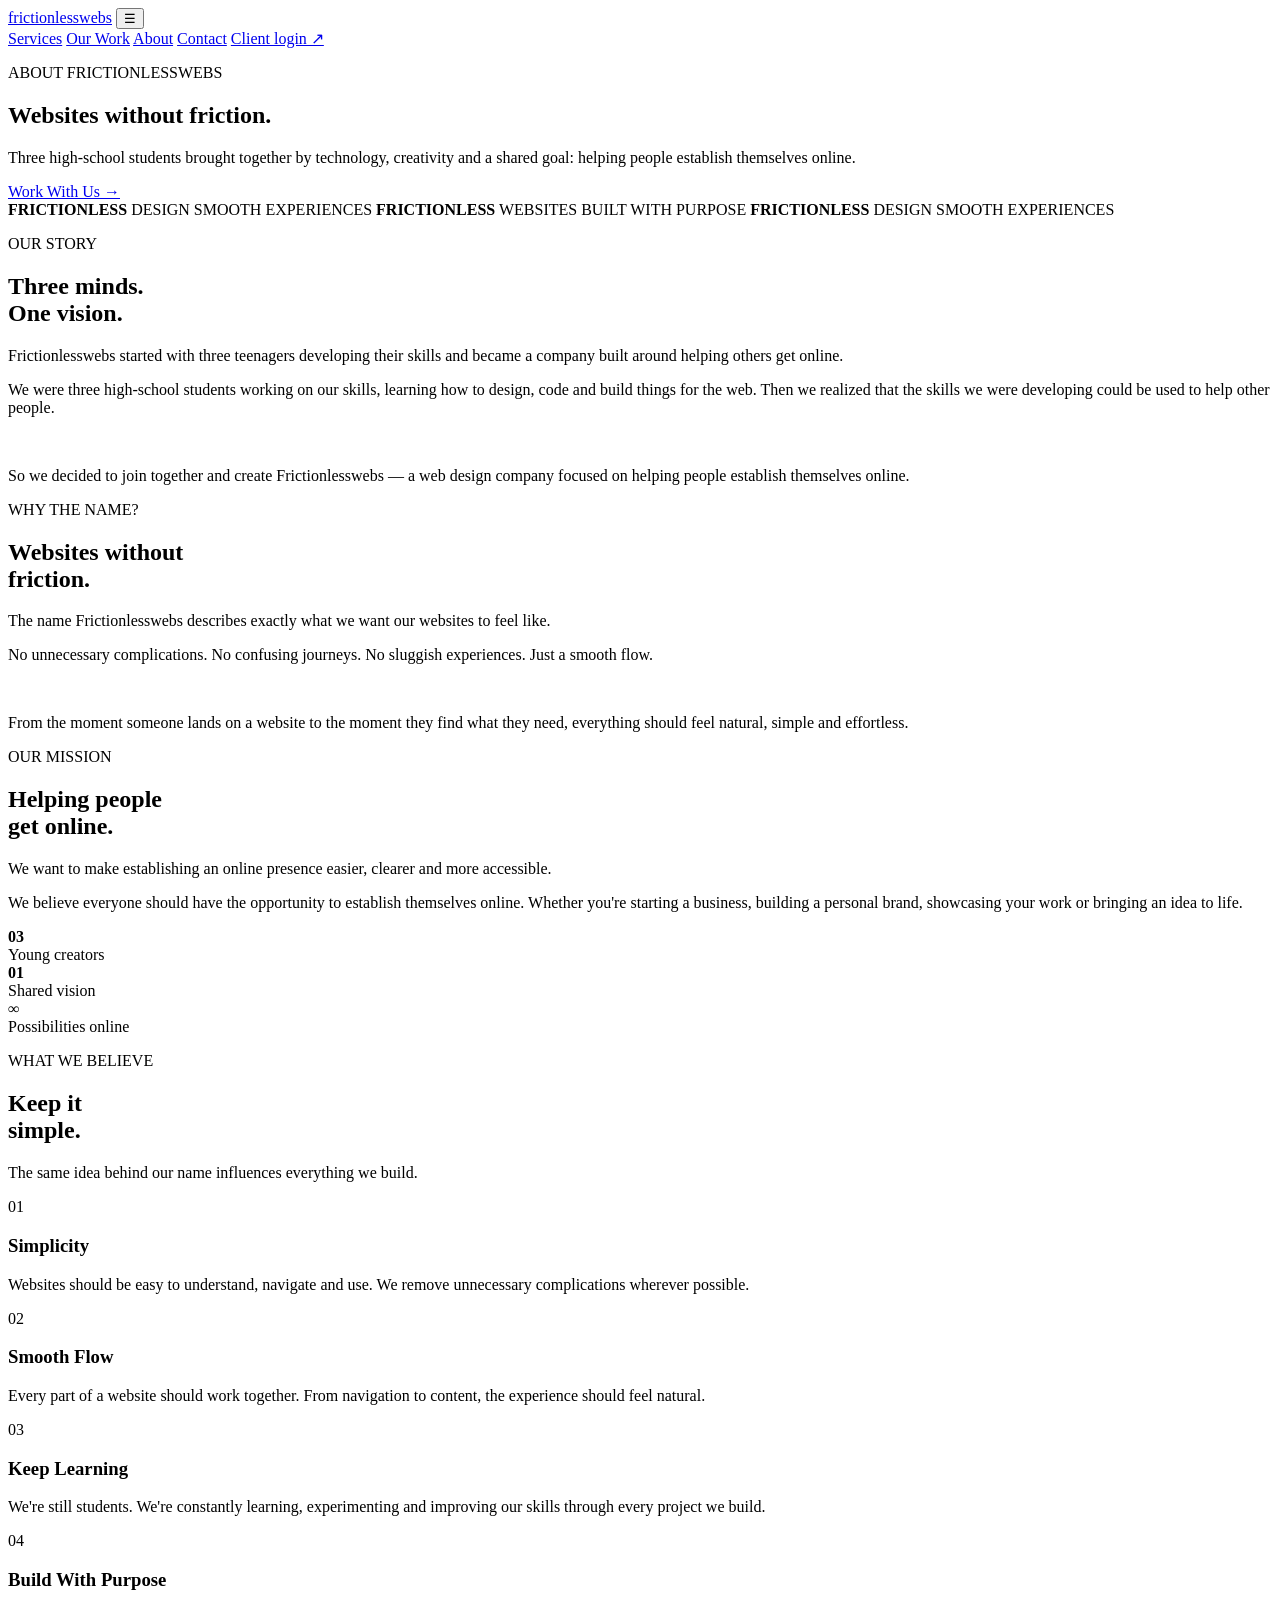
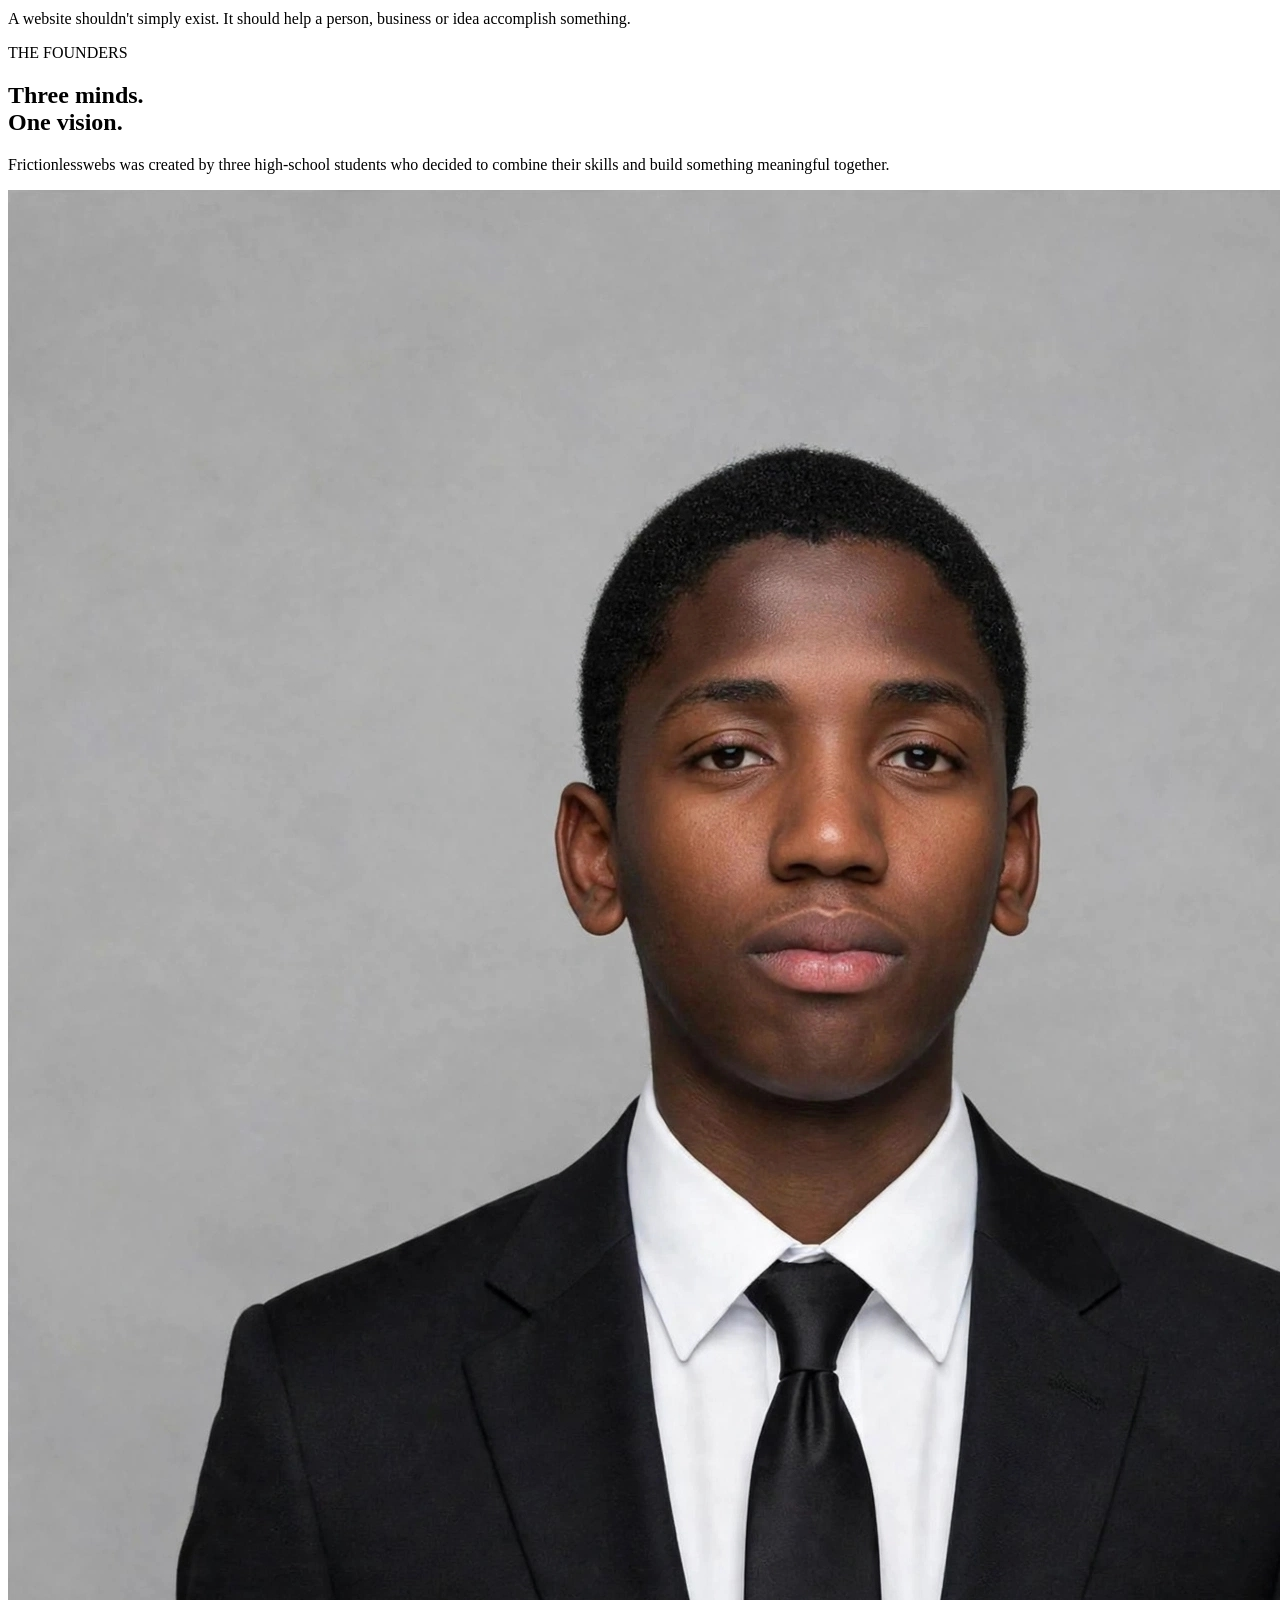
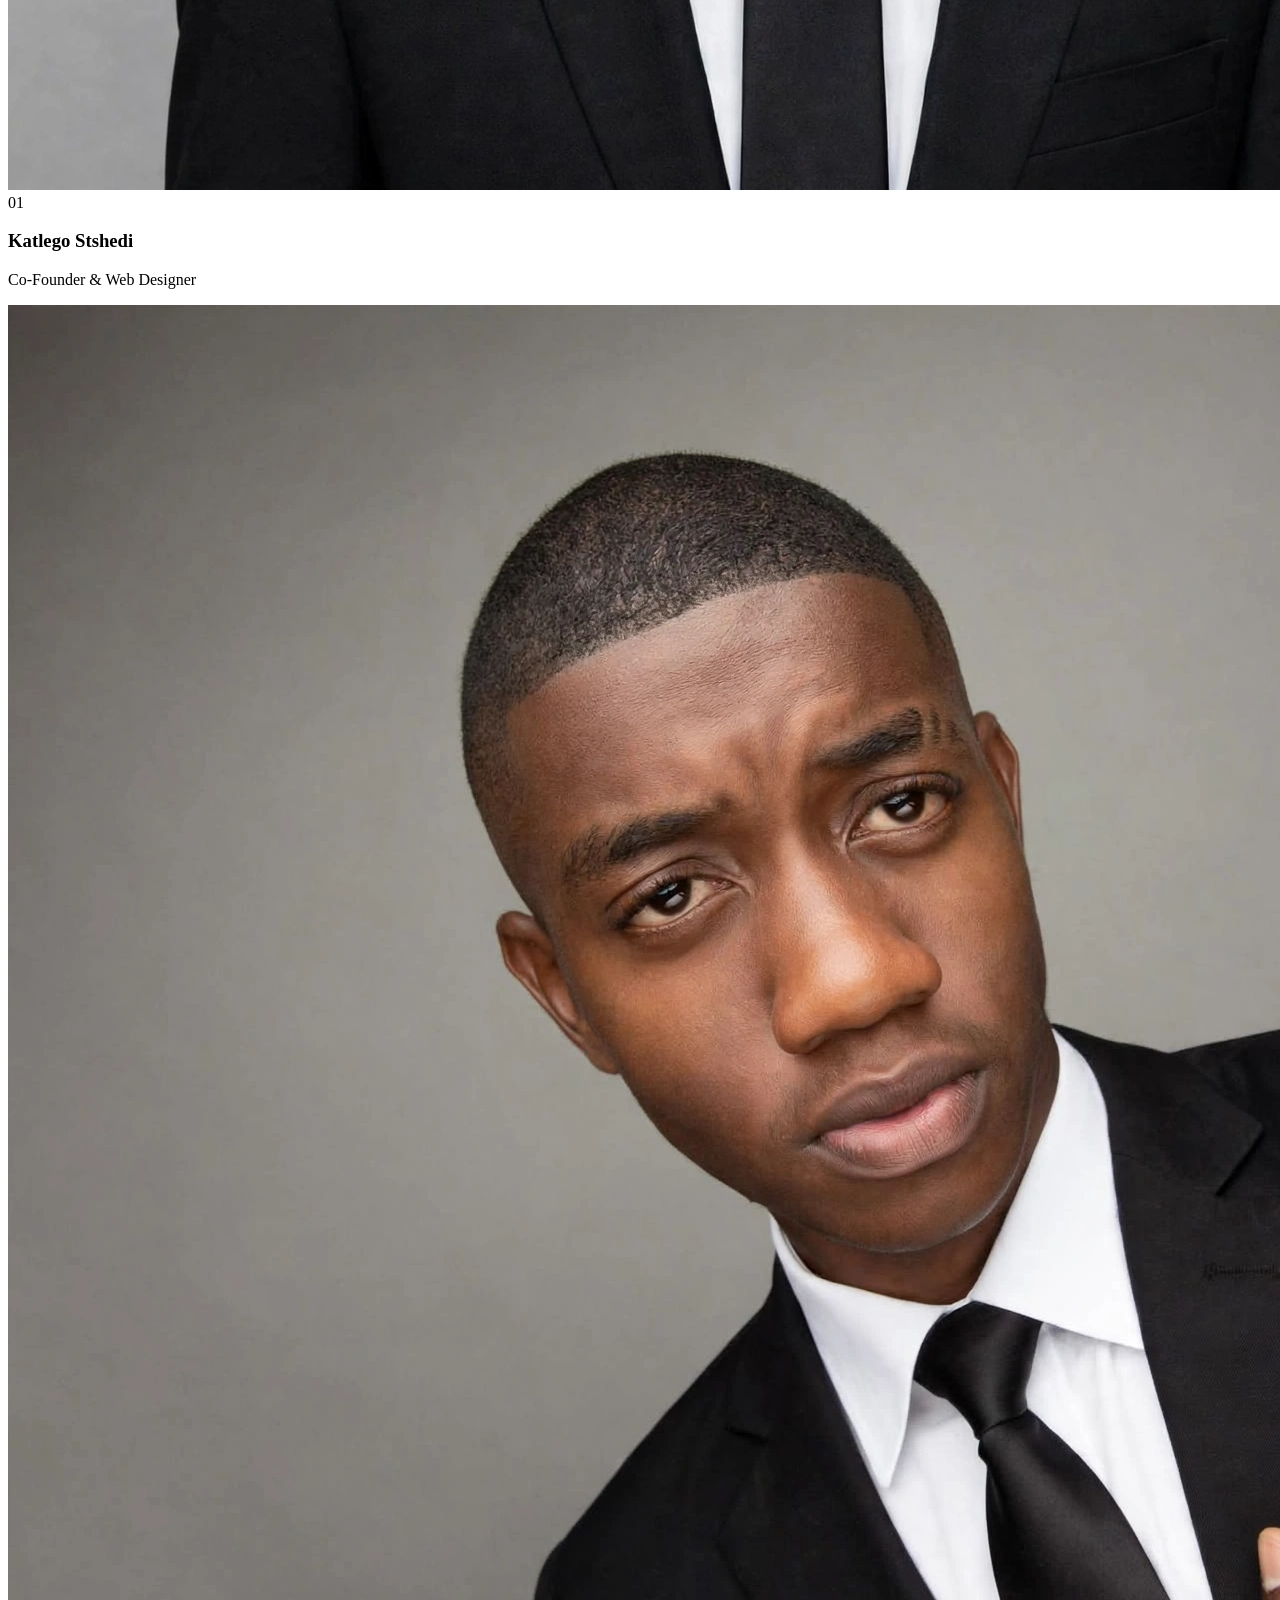
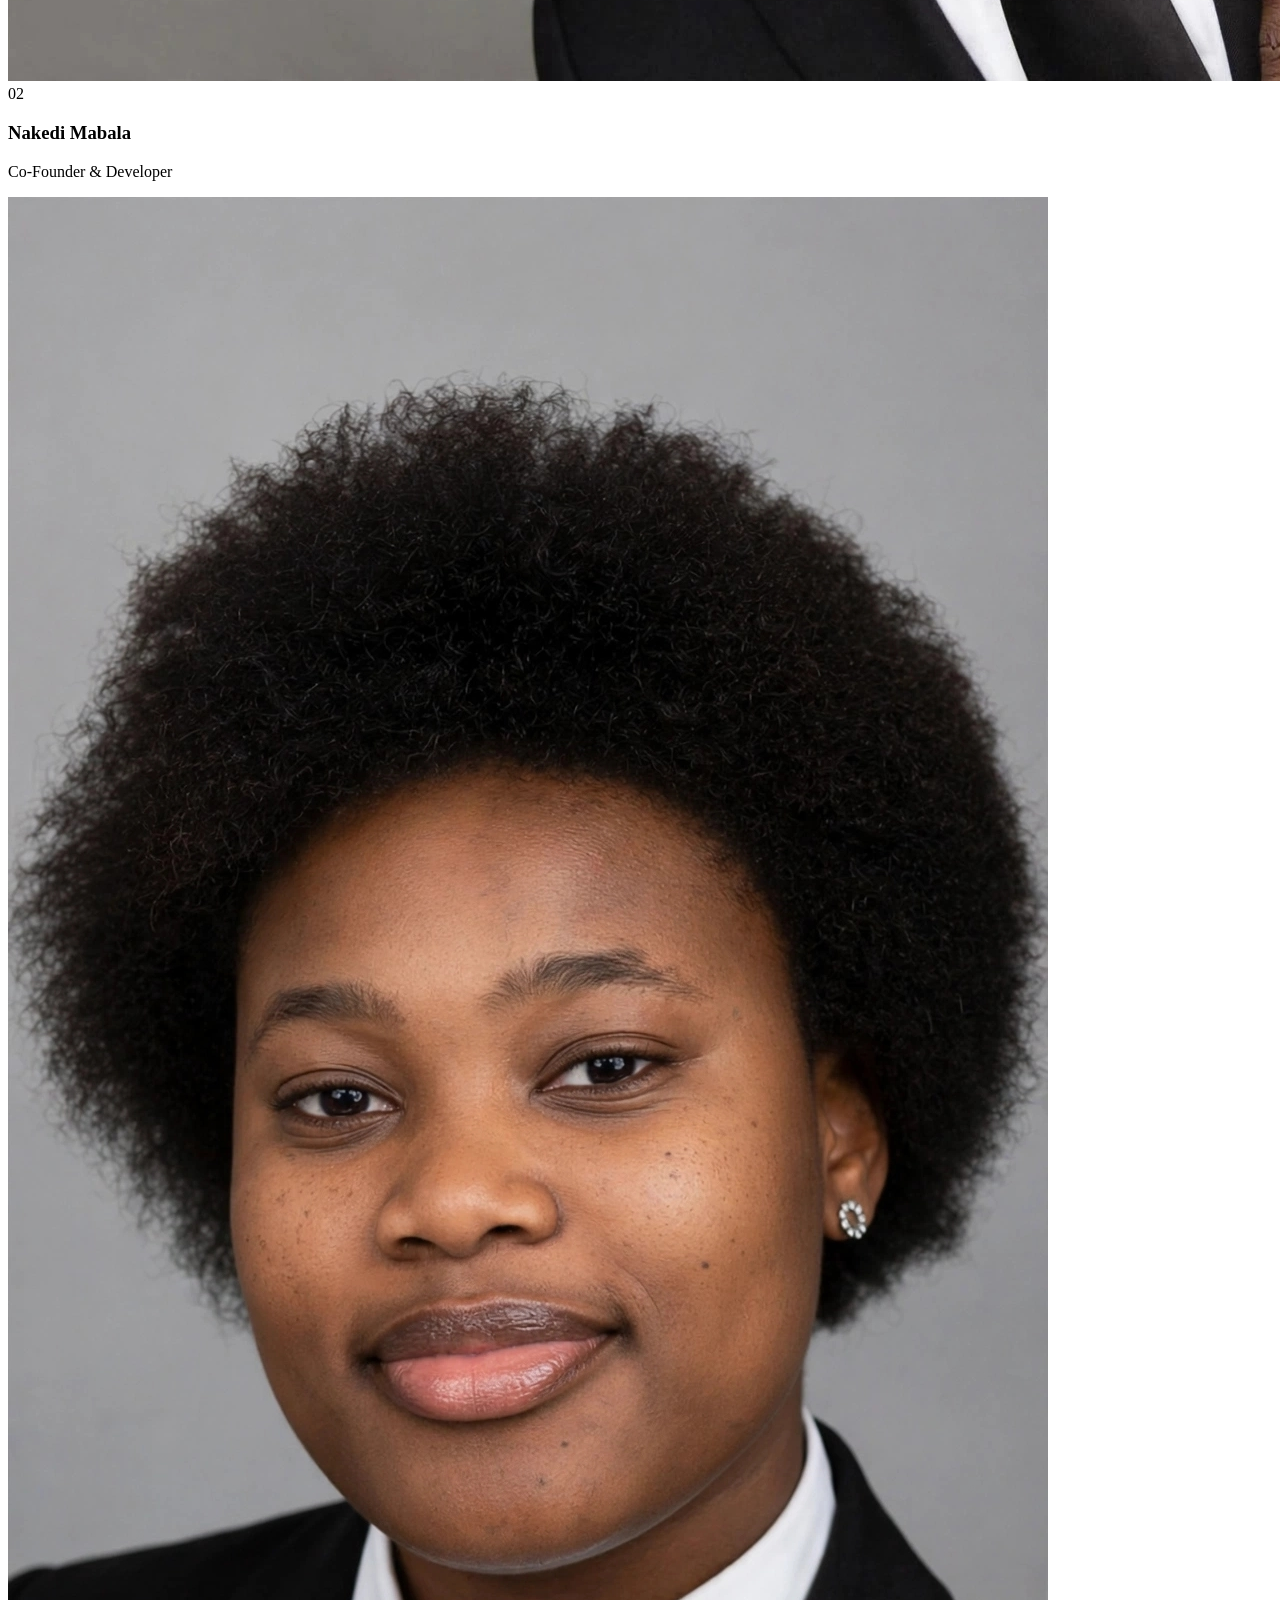
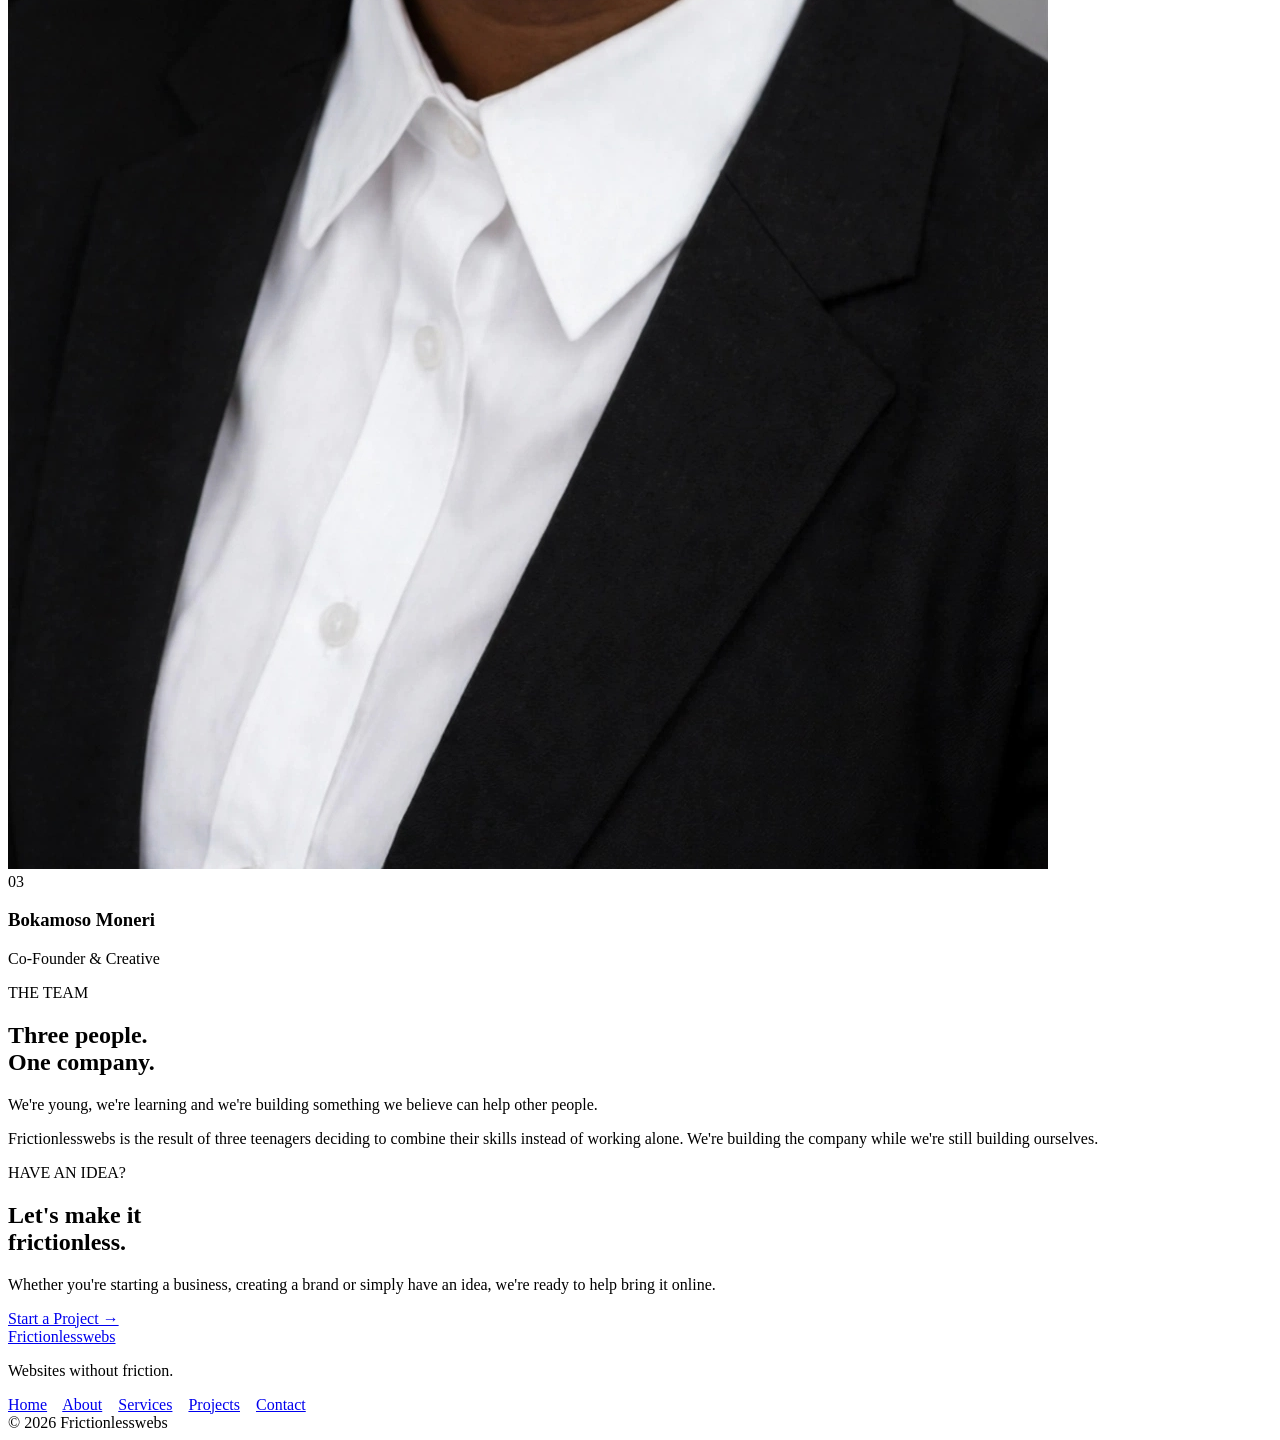
==== about.html @ 303bea0b "Add files via upload Frictionlesswebs frontend" ====
<!DOCTYPE html>

<html lang="en">

<head>
    <meta charset="UTF-8">
    <meta name="viewport" content="width=device-width, initial-scale=1.0">


<title>About | Frictionlesswebs</title>

<link rel="stylesheet" href="css/style.css"

</head>

<body>


<!-- NAVIGATION -->
<header class="wrap nav">
  <a class="brand" href="index.html">
    <i>
      
    </i>frictionlesswebs</a>
  <button class="menu" aria-label="Menu">☰</button>
  <nav class="links">
    <a href="index.html#services">Services</a>
    <a href="#work">Our Work</a>
    <a href="about.html">About</a>
    <a href="contact.html">Contact</a>
    <a class="pill" href="login.html">Client login ↗</a>
  </nav>
</header>

<!-- HERO -->
<section class="hero">

    <div class="wrap">

        <p class="eyebrow">
            ABOUT FRICTIONLESSWEBS
        </p>

        <h1>
            Websites without
            <span>friction.</span>
        </h1>

        <div class="hero-bottom">

            <p>
                Three high-school students brought together by
                technology, creativity and a shared goal:
                helping people establish themselves online.
            </p>

            <a href="contact.html" class="btn primary">
                Work With Us →
            </a>

        </div>

    </div>

    <div class="orb"></div>

</section>


<!-- TICKER -->
<div class="ticker">

    <div>

        <span>
            <b>FRICTIONLESS</b> DESIGN
        </span>

        <span>
            SMOOTH EXPERIENCES
        </span>

        <span>
            <b>FRICTIONLESS</b> WEBSITES
        </span>

        <span>
            BUILT WITH PURPOSE
        </span>

        <span>
            <b>FRICTIONLESS</b> DESIGN
        </span>

        <span>
            SMOOTH EXPERIENCES
        </span>

    </div>

</div>


<!-- OUR STORY -->
<section>

    <div class="wrap">

        <div class="section-head">

            <div>

                <p class="eyebrow">
                    OUR STORY
                </p>

                <h2>
                    Three minds.
                    <br>
                    One vision.
                </h2>

            </div>

            <p>
                Frictionlesswebs started with three teenagers
                developing their skills and became a company
                built around helping others get online.
            </p>

        </div>


        <p class="about-copy">

            We were three high-school students working on our
            skills, learning how to design, code and build
            things for the web.

            <span>
                Then we realized that the skills we were
                developing could be used to help other people.
            </span>

        </p>

        <br>

        <p class="about-copy">

            So we decided to join together and create
            Frictionlesswebs — a web design company focused
            on helping people establish themselves online.

        </p>

    </div>

</section>


<!-- WHY FRICTIONLESSWEBS -->
<section class="projects">

    <div class="wrap">

        <div class="section-head">

            <div>

                <p class="eyebrow">
                    WHY THE NAME?
                </p>

                <h2>
                    Websites without
                    <br>
                    <span>friction.</span>
                </h2>

            </div>

            <p>
                The name Frictionlesswebs describes exactly
                what we want our websites to feel like.
            </p>

        </div>


        <p class="about-copy">

            No unnecessary complications.
            No confusing journeys.
            No sluggish experiences.

            <span>
                Just a smooth flow.
            </span>

        </p>

        <br>

        <p class="about-copy">

            From the moment someone lands on a website to
            the moment they find what they need, everything
            should feel natural, simple and effortless.

        </p>

    </div>

</section>


<!-- MISSION -->
<section>

    <div class="wrap">

        <div class="section-head">

            <div>

                <p class="eyebrow">
                    OUR MISSION
                </p>

                <h2>
                    Helping people
                    <br>
                    <span>get online.</span>
                </h2>

            </div>

            <p>
                We want to make establishing an online presence
                easier, clearer and more accessible.
            </p>

        </div>


        <p class="about-copy">

            We believe everyone should have the opportunity
            to establish themselves online.

            <span>
                Whether you're starting a business,
                building a personal brand, showcasing your
                work or bringing an idea to life.
            </span>

        </p>


        <div class="stats">

            <div class="stat">

                <strong>03</strong>

                <div>
                    Young creators
                </div>

            </div>


            <div class="stat">

                <strong>01</strong>

                <div>
                    Shared vision
                </div>

            </div>


            <div class="stat">

                <strong>∞</strong>

                <div>
                    Possibilities online
                </div>

            </div>

        </div>

    </div>

</section>


<!-- VALUES -->
<section class="services">

    <div class="wrap">

        <div class="section-head">

            <div>

                <p class="eyebrow">
                    WHAT WE BELIEVE
                </p>

                <h2>
                    Keep it
                    <br>
                    <span>simple.</span>
                </h2>

            </div>

            <p>
                The same idea behind our name influences
                everything we build.
            </p>

        </div>


        <div class="service">

            <div class="num">
                01
            </div>

            <h3>
                Simplicity
            </h3>

            <p>
                Websites should be easy to understand,
                navigate and use. We remove unnecessary
                complications wherever possible.
            </p>

        </div>


        <div class="service">

            <div class="num">
                02
            </div>

            <h3>
                Smooth Flow
            </h3>

            <p>
                Every part of a website should work together.
                From navigation to content, the experience
                should feel natural.
            </p>

        </div>


        <div class="service">

            <div class="num">
                03
            </div>

            <h3>
                Keep Learning
            </h3>

            <p>
                We're still students. We're constantly learning,
                experimenting and improving our skills through
                every project we build.
            </p>

        </div>


        <div class="service">

            <div class="num">
                04
            </div>

            <h3>
                Build With Purpose
            </h3>

            <p>
                A website shouldn't simply exist. It should help
                a person, business or idea accomplish something.
            </p>

        </div>

    </div>


<!-- FOUNDERS -->
<section>

    <div class="wrap">

        <div class="section-head">

            <div>
                <div class="eyebrow">THE FOUNDERS</div>

                <h2>
                    Three minds.
                    <br>
                    One vision.
                </h2>
            </div>

            <p>
                Frictionlesswebs was created by three high-school students
                who decided to combine their skills and build something
                meaningful together.
            </p>

        </div>


        <div class="founders">

            <!-- Founder 1 -->
            <article class="founder">

                <div class="founder-image">
                    <img
                        src="founder1.jpg"
                        alt="Founder 1"
                    >
                </div>

                <div class="founder-info">

                    <div>
                        <span class="founder-number">01</span>
                    </div>

                    <div>
                        <h3>Katlego Stshedi</h3>

                        <p>
                            Co-Founder & Web Designer
                        </p>
                    </div>

                </div>

            </article>


            <!-- Founder 2 -->
            <article class="founder">

                <div class="founder-image">
                    <img
                        src="founder3.jpg"
                        alt="Founder 2"
                    >
                </div>

                <div class="founder-info">

                    <div>
                        <span class="founder-number">02</span>
                    </div>

                    <div>
                        <h3>Nakedi Mabala</h3>

                        <p>
                            Co-Founder & Developer
                        </p>
                    </div>

                </div>

            </article>


            <!-- Founder 3 -->
            <article class="founder">

                <div class="founder-image">
                    <img
                        src="founder2.jpg"
                        alt="Founder 3"
                    >
                </div>

                <div class="founder-info">

                    <div>
                        <span class="founder-number">03</span>
                    </div>

                    <div>
                        <h3>Bokamoso Moneri</h3>

                        <p>
                            Co-Founder & Creative
                        </p>
                    </div>

                </div>

            </article>

        </div>

    </div>

</section>


<!-- THE TEAM -->
<section>

    <div class="wrap">

        <div class="section-head">

            <div>

                <p class="eyebrow">
                    THE TEAM
                </p>

                <h2>
                    Three people.
                    <br>
                    <span>One company.</span>
                </h2>

            </div>

            <p>
                We're young, we're learning and we're building
                something we believe can help other people.
            </p>

        </div>


        <p class="about-copy">

            Frictionlesswebs is the result of three teenagers
            deciding to combine their skills instead of working
            alone.

            <span>
                We're building the company while we're still
                building ourselves.
            </span>

        </p>

    </div>

</section>


<!-- CTA -->
<section class="cta">

    <div class="wrap">

        <div class="section-head">

            <div>

                <p class="eyebrow">
                    HAVE AN IDEA?
                </p>

                <h2>
                    Let's make it
                    <br>
                    frictionless.
                </h2>

            </div>

            <p>
                Whether you're starting a business, creating
                a brand or simply have an idea, we're ready
                to help bring it online.
            </p>

        </div>


        <a href="contact.html" class="btn">
            Start a Project →
        </a>

    </div>

</section>


<!-- FOOTER -->
<footer class="footer">

    <div class="wrap">

        <div class="footer-row">

            <div>

                <a href="index.html" class="brand">
                    <i></i>
                    Frictionlesswebs
                </a>

                <p>
                    Websites without friction.
                </p>

            </div>


            <div>

                <a href="index.html">Home</a>

                &nbsp;&nbsp;

                <a href="about.html">About</a>

                &nbsp;&nbsp;

                <a href="services.html">Services</a>

                &nbsp;&nbsp;

                <a href="projects.html">Projects</a>

                &nbsp;&nbsp;

                <a href="contact.html">Contact</a>

            </div>


            <div>
                © 2026 Frictionlesswebs
            </div>

        </div>

    </div>

</footer>


<script src="js/config.js">
      
    </script><script src="js/app.js">
    </script>

</body>

</html>
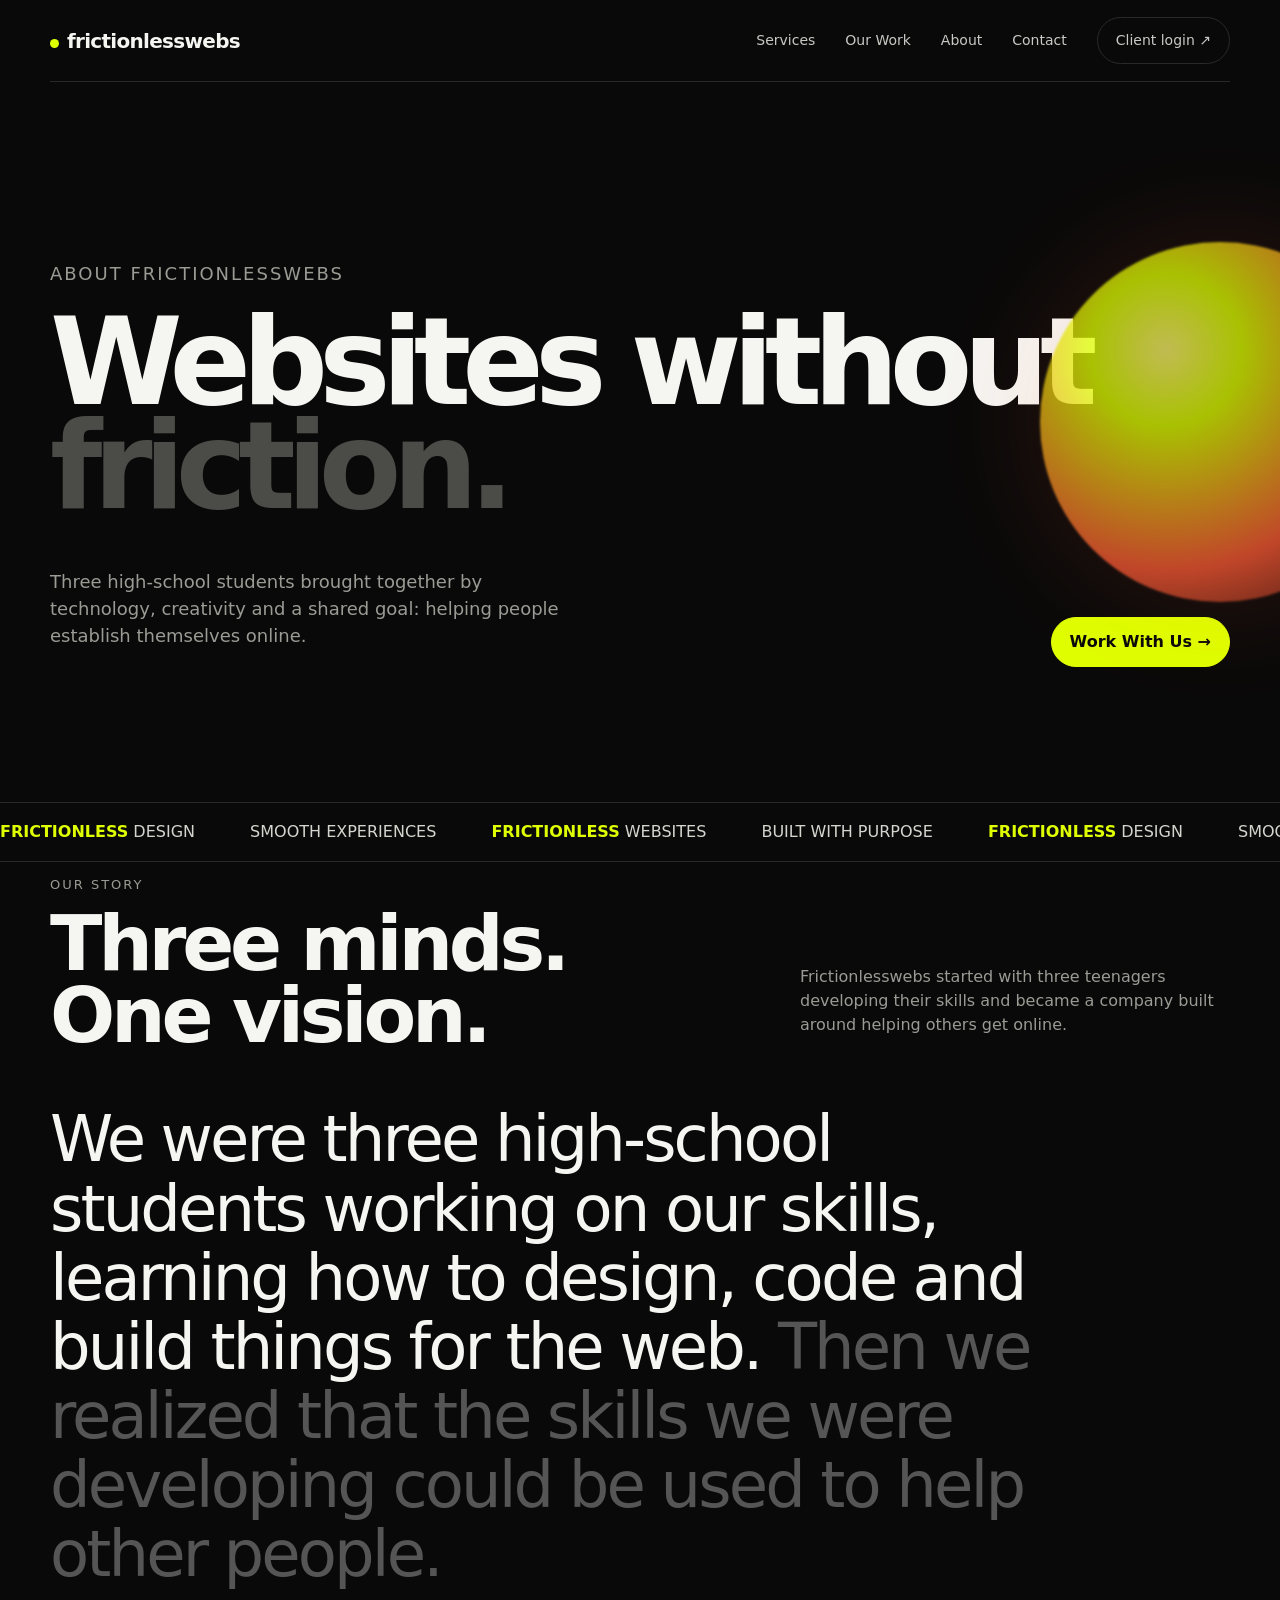
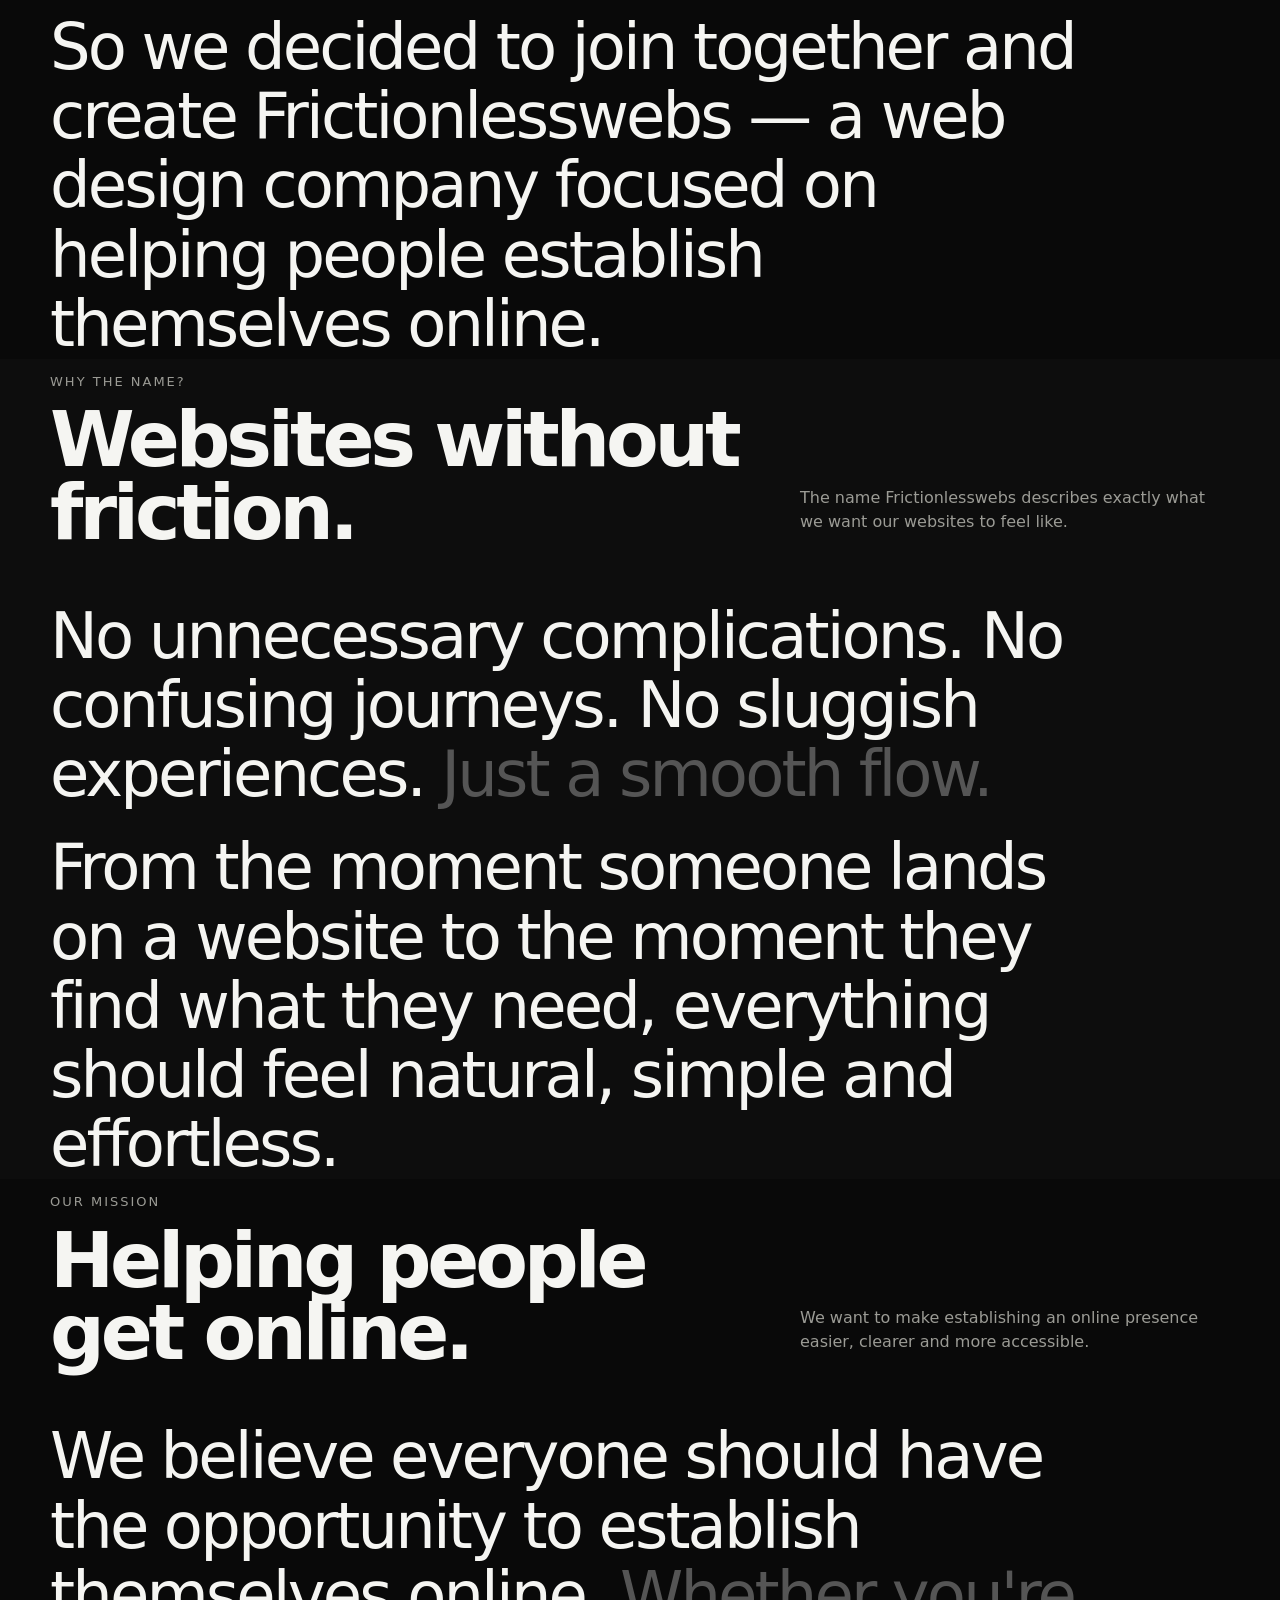
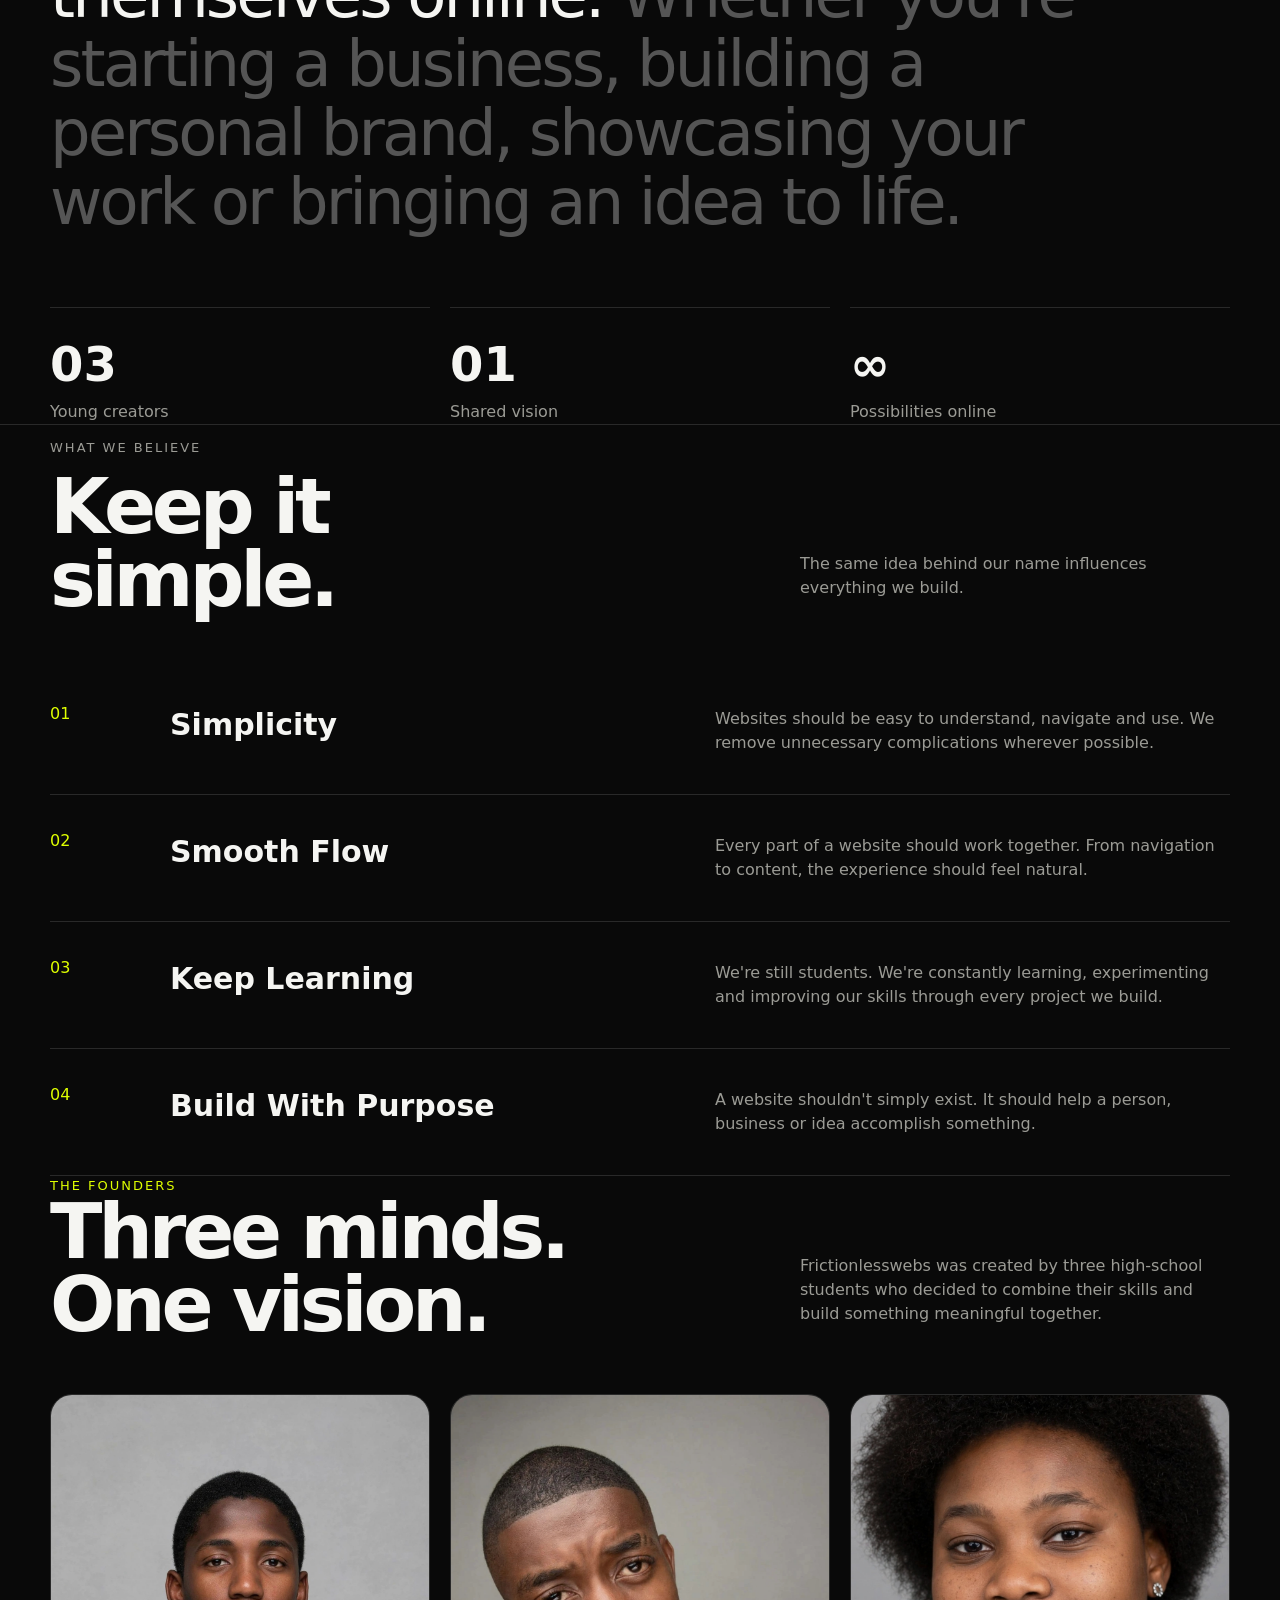
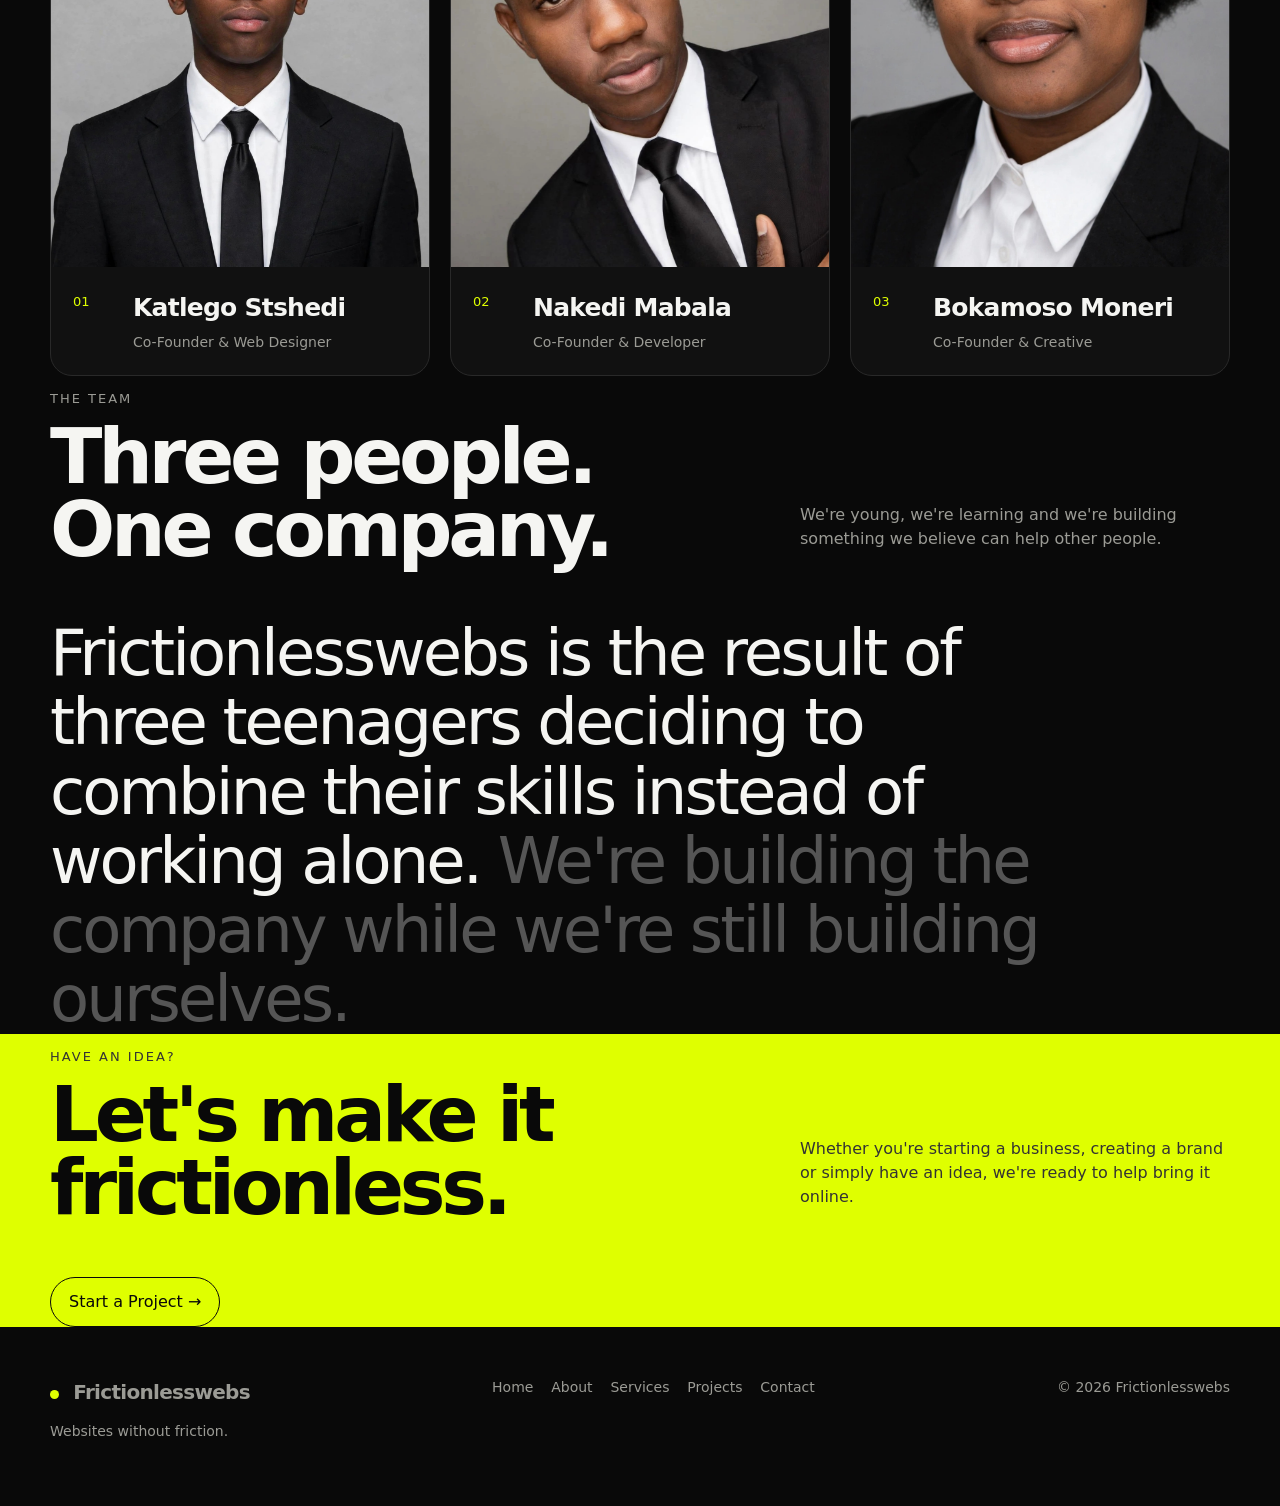
==== commit ac9568fa: "Add files via upload Frictionlesswebs front end" ====
--- a/about.html
+++ b/about.html
@@ -9,7 +9,7 @@
 
 <title>About | Frictionlesswebs</title>
 
-<link rel="stylesheet" href="css/style.css"
+<link rel="stylesheet" href="style.css"
 
 </head>
 
@@ -667,9 +667,9 @@
 </footer>
 
 
-<script src="js/config.js">
+<script src="config.js">
       
-    </script><script src="js/app.js">
+    </script><script src="app.js">
     </script>
 
 </body>
--- a/style.css
+++ b/style.css
@@ -0,0 +1,450 @@
+:root{--bg:#090909;
+      --panel:#111;
+      --panel2:#171717;
+      --panel2:#171717;
+      --text:#f5f5f2;
+      --muted:#9b9b95;
+      --line:#292929;
+      --lime:#dfff00;
+      --warm:#ff5b35;
+      --max:1180px
+     }
+*{box-sizing:border-box
+ }
+html{scroll-behavior:smooth
+    }
+body{margin:0;
+     background:var(--bg);
+     color:var(--text);
+     font-family:Inter,ui-sans-serif,system-ui,-apple-system,BlinkMacSystemFont,"Segoe UI",sans-serif;
+     line-height:1.5
+    }
+a{color:inherit;
+  text-decoration:none
+ }
+button,input,textarea,select{font:inherit
+                          }
+.wrap{width:min(var(--max),calc(100% - 40px));
+      margin:auto
+     }
+.nav{height:82px;
+     display:flex;
+     align-items:center;
+     justify-content:space-between;
+     border-bottom:1px solid var(--line);position:relative;
+     z-index:10
+    }
+.brand{font-size:20px;
+       font-weight:800;
+       letter-spacing:-.7px
+      }
+.brand i{display:inline-block;
+         width:9px;
+         height:9px;
+         border-radius:50%;
+         background:var(--lime);
+         margin-right:8px
+        }
+.links{display:flex;
+       gap:30px;
+       align-items:center;
+       font-size:14px
+      }
+.links a{color:#c8c8c4
+        }
+.links a:hover{color:#fff
+              }
+.pill,.btn{border:1px solid var(--line);border-radius:999px;
+           padding:12px 18px;
+           display:inline-flex;
+           align-items:center;
+           justify-content:center;
+           gap:8px;
+           cursor:pointer;
+           background:transparent;
+           color:#fff
+          }
+.btn.primary{background:var(--lime);
+             color:#090909;
+             border-color:var(--lime);
+             font-weight:800
+            }
+.btn.warm{background:var(--warm);
+          border-color:var(--warm);
+          font-weight:800
+         }
+.menu{display:none;
+      background:none;
+      border:0;
+      color:#fff;
+      font-size:26px
+     }
+
+/* =========================
+   FOUNDERS
+========================= */
+
+.founders {
+    display: grid;
+    grid-template-columns: repeat(3, 1fr);
+    gap: 20px;
+}
+
+.founder {
+    background: var(--panel);
+    border: 1px solid var(--line);
+    border-radius: 22px;
+    overflow: hidden;
+}
+
+.founder-image {
+    width: 100%;
+    aspect-ratio: 4 / 5;
+    overflow: hidden;
+    background: #181818;
+}
+
+.founder-image img {
+    width: 100%;
+    height: 100%;
+    display: block;
+    object-fit: cover;
+    transition: transform .5s ease;
+}
+
+.founder:hover .founder-image img {
+    transform: scale(1.04);
+}
+
+.founder-info {
+    display: grid;
+    grid-template-columns: 45px 1fr;
+    gap: 15px;
+    padding: 22px;
+}
+
+.founder-number {
+    color: var(--lime);
+    font-size: 13px;
+}
+
+.founder-info h3 {
+    margin: 0;
+    font-size: 25px;
+    letter-spacing: -.03em;
+}
+
+.founder-info p {
+    margin: 5px 0 0;
+    color: var(--muted);
+    font-size: 14px;
+}
+
+
+/* =========================
+   FOUNDERS MOBILE
+========================= */
+
+@media (max-width: 800px) {
+
+    .founders {
+        grid-template-columns: 1fr;
+        gap: 18px;
+    }
+
+    .founder-image {
+        aspect-ratio: 16 / 11;
+    }
+
+}
+/*==============
+founders
+==============*/
+
+.hero{min-height:720px;
+      display:grid;
+      align-items:center;
+      padding:85px 0 60px;
+      position:relative;
+      overflow:hidden
+     }
+.eyebrow{color:var(--lime);
+         font-size:13px;
+         text-transform:uppercase;
+         letter-spacing:2px
+        }
+.hero h1{font-size:clamp(58px,9.4vw,132px);
+         line-height:.86;
+         letter-spacing:-.075em;
+         margin:24px 0 32px;
+         max-width:1050px
+        }
+.hero h1 span{color:#4b4b48
+             }
+.hero-bottom{display:flex;
+             justify-content:space-between;
+             align-items:end;
+             gap:30px
+            }
+.hero p{max-width:520px;
+        color:var(--muted);
+        font-size:18px
+       }
+.orb{position:absolute;
+     width:360px;
+     height:360px;
+     border-radius:50%;
+     right:-120px;
+     top:160px;
+     background:radial-gradient(circle at 35% 30%,#fff76b 0,#dfff00 22%,#ff5b35 64%,#361310 100%);
+     filter:blur(1px);
+     opacity:.75;
+     box-shadow:0 0 120px #ff5b3530
+    }
+.ticker{border-block:1px solid var(--line);
+        overflow:hidden;
+        padding:17px 0;
+        color:#d5d5cf;
+        white-space:nowrap
+       }
+.ticker div{display:inline-block;
+            animation:move 22s linear infinite
+           }
+.ticker span{margin-right:50px
+            }
+.ticker b{color:var(--lime)
+         }
+@keyframes move{to{transform:translateX(-50%)}
+               }
+.section{padding:110px 0
+       }
+
+.section-head{display:flex;
+              justify-content:space-between;
+              gap:30px;
+              align-items:end;
+              margin-bottom:52px
+             }
+.section-head h2{font-size:clamp(42px,6vw,78px);
+                 letter-spacing:-.055em;
+                 line-height:.95;
+                 margin:0
+                }
+.section-head p{max-width:430px;
+                color:var(--muted)
+               }
+.services{border-top:1px solid var(--line)
+         }
+.service{display:grid;
+         grid-template-columns:90px 1fr 1fr;
+         gap:30px;
+         padding:34px 0;
+         border-bottom:1px solid var(--line);
+         align-items:start
+        }
+.service .num{color:var(--lime)
+             }
+.service h3{font-size:30px;
+            margin:0
+           }
+.service p{color:var(--muted);
+           margin:5px 0
+          }
+.projects{background:#0d0d0d
+         }
+.grid{display:grid;
+      grid-template-columns:1.25fr .75fr;
+      gap:20px
+     }
+.project{min-height:420px;
+         background:linear-gradient(145deg,#202020,#101010);
+         border:1px solid var(--line);border-radius:24px;
+         padding:28px;
+         display:flex;
+         flex-direction:column;
+         justify-content:space-between;
+         overflow:hidden;
+         position:relative
+        }
+.project:nth-child(2),.project:nth-child(3){min-height:340px
+                                           }
+.project .mock{height:230px;
+               border-radius:14px;
+               background:linear-gradient(135deg,#dfff00,#666 55%,#151515);
+               transform:rotate(-4deg) translate(30px,30px);
+               border:1px solid #ffffff30
+              }
+.project:nth-child(2) .mock{background:linear-gradient(135deg,#ff5b35,#522 55%,#111)
+                           }
+.project:nth-child(3) .mock{background:linear-gradient(135deg,#eaeaea,#555 55%,#111)
+                           }
+.project h3{font-size:30px;
+            margin:0
+           }
+.project small{color:var(--muted)
+              }
+.about-copy{font-size:clamp(34px,5vw,66px);
+            line-height:1.08;
+            letter-spacing:-.045em;
+            max-width:1050px;
+            margin:0
+           }
+.about-copy span{color:#555
+                }
+.stats{display:grid;
+       grid-template-columns:repeat(3,1fr);
+       gap:20px;
+       margin-top:70px
+      }
+.stat{border-top:1px solid var(--line);
+      padding-top:20px
+     }
+.stat strong{font-size:48px
+            }
+.stat div{color:var(--muted)
+         }
+.cta{background:var(--lime);
+     color:#090909
+    }
+.cta .section-head p{color:#333
+                    }
+.cta .btn{color:#090909;
+          border-color:#090909
+         }
+.footer{padding:50px 0
+       }
+.footer-row{display:flex;
+            justify-content:space-between;
+            gap:25px;
+            color:var(--muted);
+            font-size:14px
+           }
+.auth-shell{min-height:100vh;
+            display:grid;
+            grid-template-columns:1fr 1fr
+           }
+.auth-art{padding:42px;
+          background:radial-gradient(circle at 30% 20%,#dfff0038,transparent 25%),radial-gradient(circle at 70% 70%,#ff5b3540,transparent 30%),#0c0c0c;
+          display:flex;
+          flex-direction:column;
+          justify-content:space-between
+         }
+.auth-art h1{font-size:clamp(52px,7vw,96px);
+             line-height:.9;
+             letter-spacing:-.06em;margin:0
+            }
+.auth-panel{display:grid;
+            place-items:center;
+            padding:40px
+           }
+.form-card{width:min(480px,100%)
+          }
+.form-card h2{font-size:44px;
+              letter-spacing:-.04em;
+              margin:0 0 8px
+             }
+.muted{color:var(--muted)
+      }
+.field{margin:20px 0
+      }
+.field label{display:block;
+             font-size:13px;
+             margin-bottom:8px;
+             color:#c5c5bf
+            }
+.field input,.field textarea,.field select{width:100%;background:#111;
+                                           border:1px solid var(--line);
+                                           border-radius:12px;
+                                           padding:14px;color:#fff;
+                                           outline:none
+                                          }
+.field textarea{min-height:130px;
+                resize:vertical
+               }
+.field input:focus,.field textarea:focus,.field select:focus{border-color:var(--lime)
+                                                            }
+.full{width:100%
+     }
+.notice{min-height:24px;
+        margin-top:14px;
+        font-size:14px
+       }
+.notice.ok{color:var(--lime)
+          }
+.notice.err{color:#ff7b64
+           }
+.contact-grid{display:grid;
+              grid-template-columns:.8fr 1.2fr;
+              gap:70px
+             }
+.contact-grid h2{font-size:clamp(48px,7vw,92px);
+                 line-height:.9;
+                 letter-spacing:-.06em;
+                 margin-top:0
+                }
+.dashboard{padding:60px 0
+          }
+.cards{display:grid;
+       grid-template-columns:repeat(3,1fr);
+       gap:18px
+      }
+.card{background:var(--panel);
+      border:1px solid var(--line);
+      border-radius:18px;
+      padding:24px
+     }
+.message{border-bottom:1px solid var(--line);
+         padding:22px 0
+        }
+.message:last-child{border:0
+                   }
+.message p{white-space:pre-wrap;
+           color:#d4d4cf
+          }
+.message small{color:var(--muted)
+              }
+@media(max-width:800px){
+  .wrap{width:min(100% - 28px,var(--max))
+       }
+  .menu{display:block
+       }
+  .links{display:none;
+         position:absolute;
+         top:82px;
+         left:0;
+         right:0;
+         background:#0b0b0b;
+         border-bottom:1px solid var(--line);
+         padding:22px;
+         flex-direction:column;
+         align-items:flex-start
+        }
+  .links.open{display:flex
+             }
+  .hero{min-height:620px;
+        padding-top:60px
+       }
+  .hero-bottom,.section-head,.footer-row{align-items:flex-start;
+                                         flex-direction:column
+                                        }
+  .orb{width:250px;
+       height:250px;
+       right:-140px
+      }
+  .service{grid-template-columns:50px 1fr
+          }
+  .service p{grid-column:2
+            }
+  .grid,.stats,.cards,.contact-grid{grid-template-columns:1fr
+                                   }
+  .auth-shell{grid-template-columns:1fr
+             }
+  .auth-art{min-height:280px
+           }
+  .auth-art h1{font-size:52px
+              }
+  .auth-panel{padding:50px 22px
+             }
+  section{padding:80px 0
+         }
+}
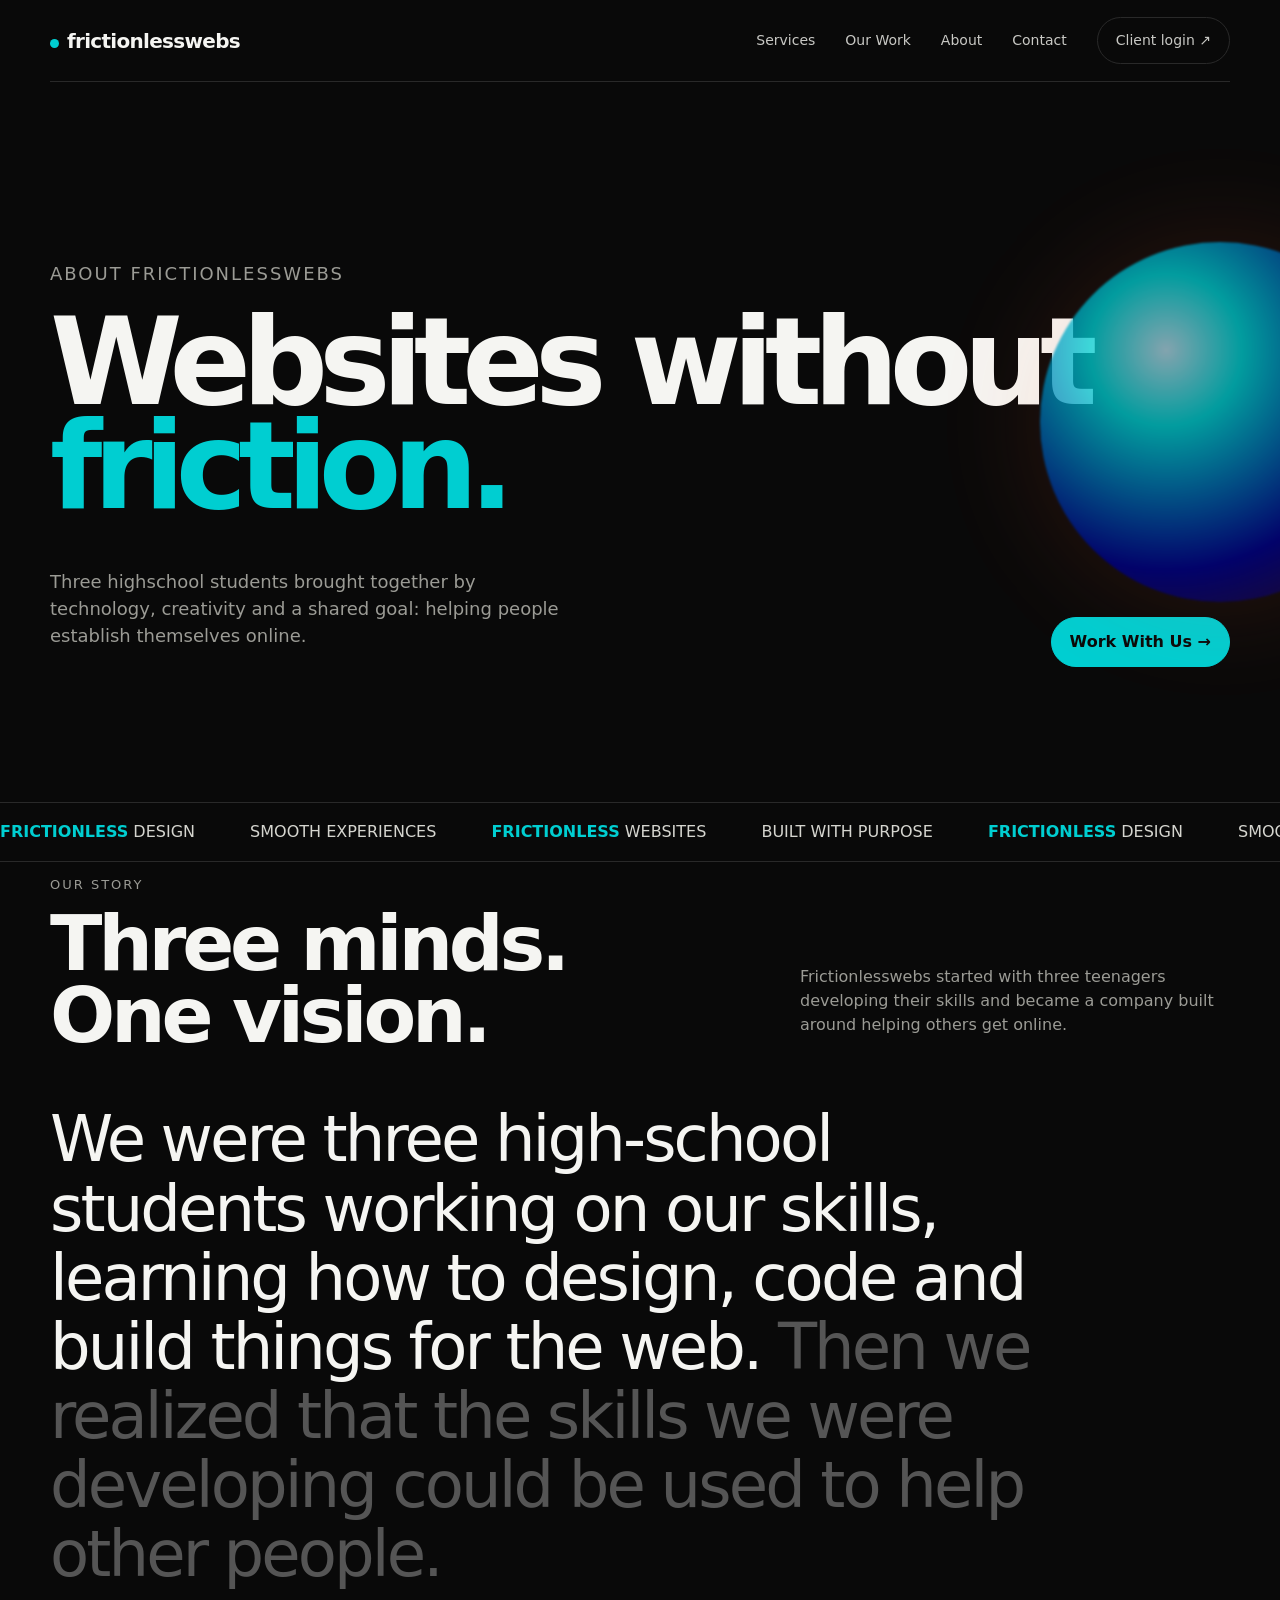
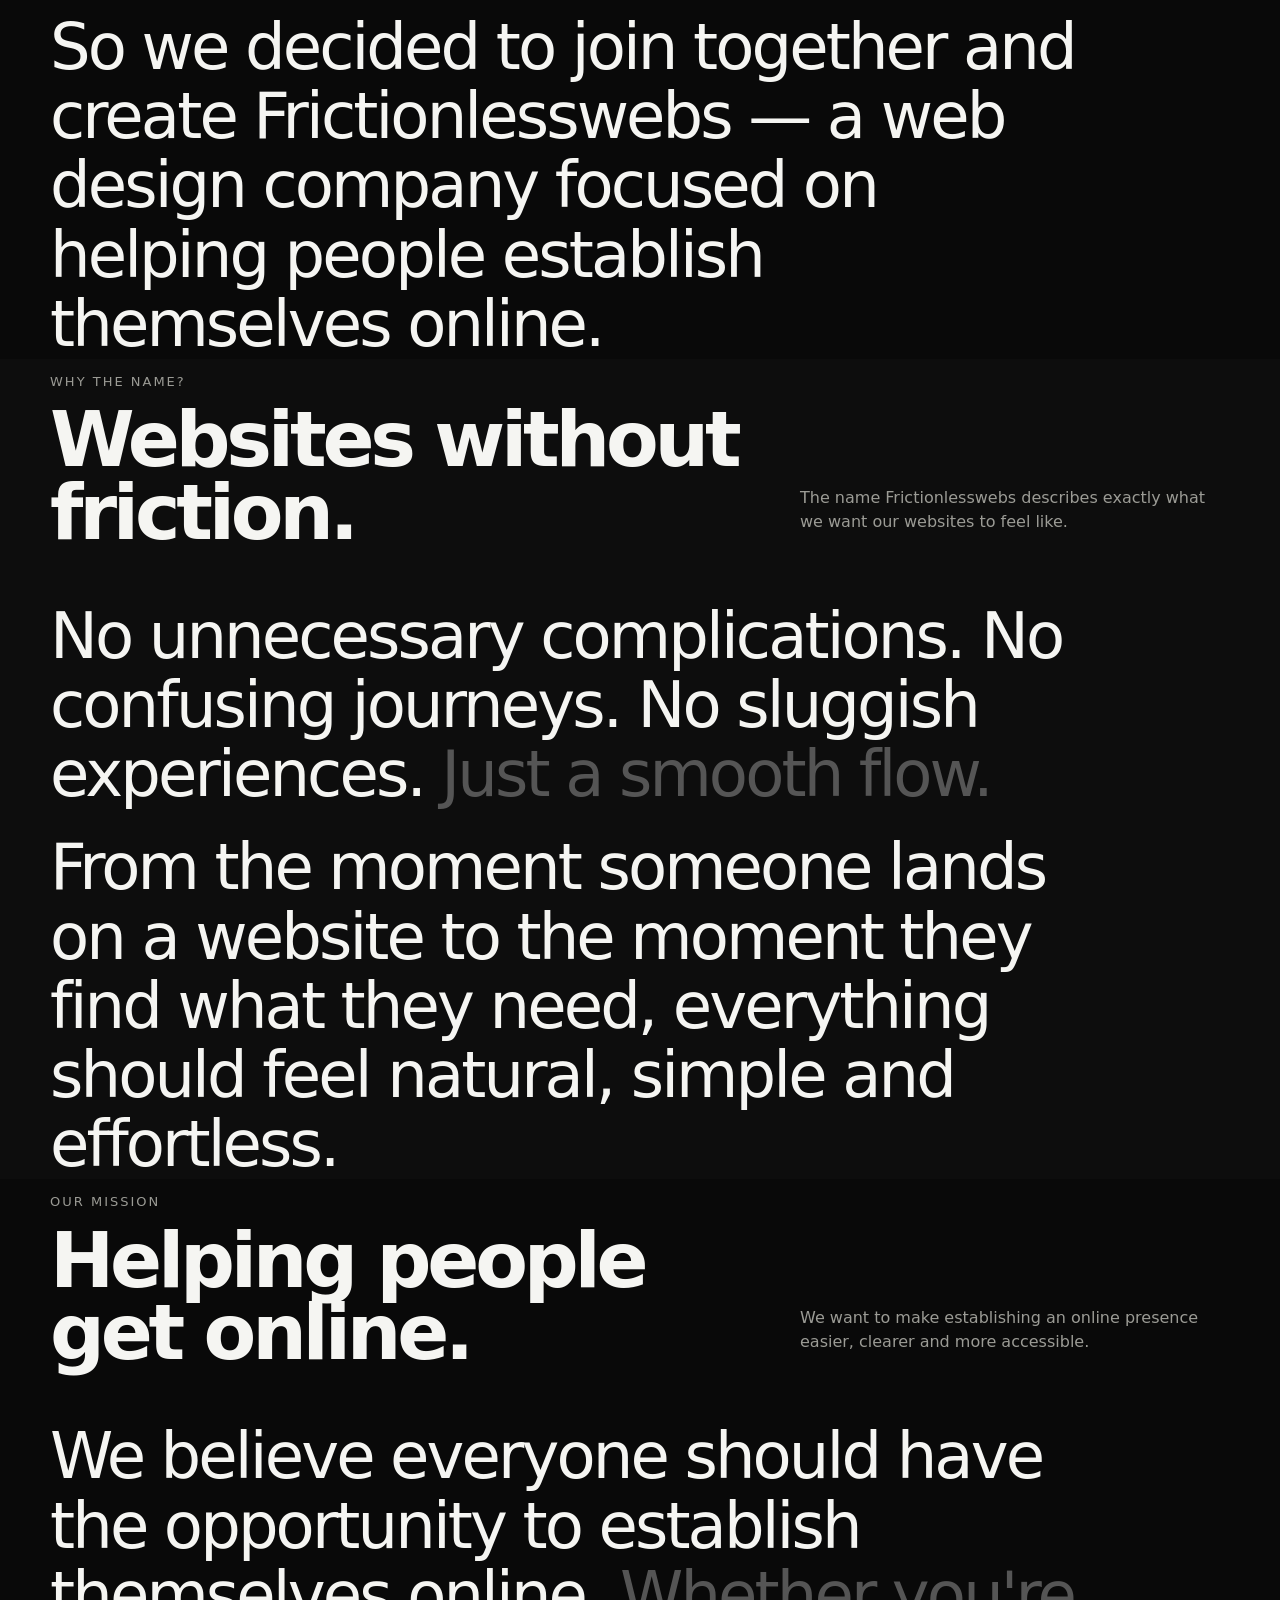
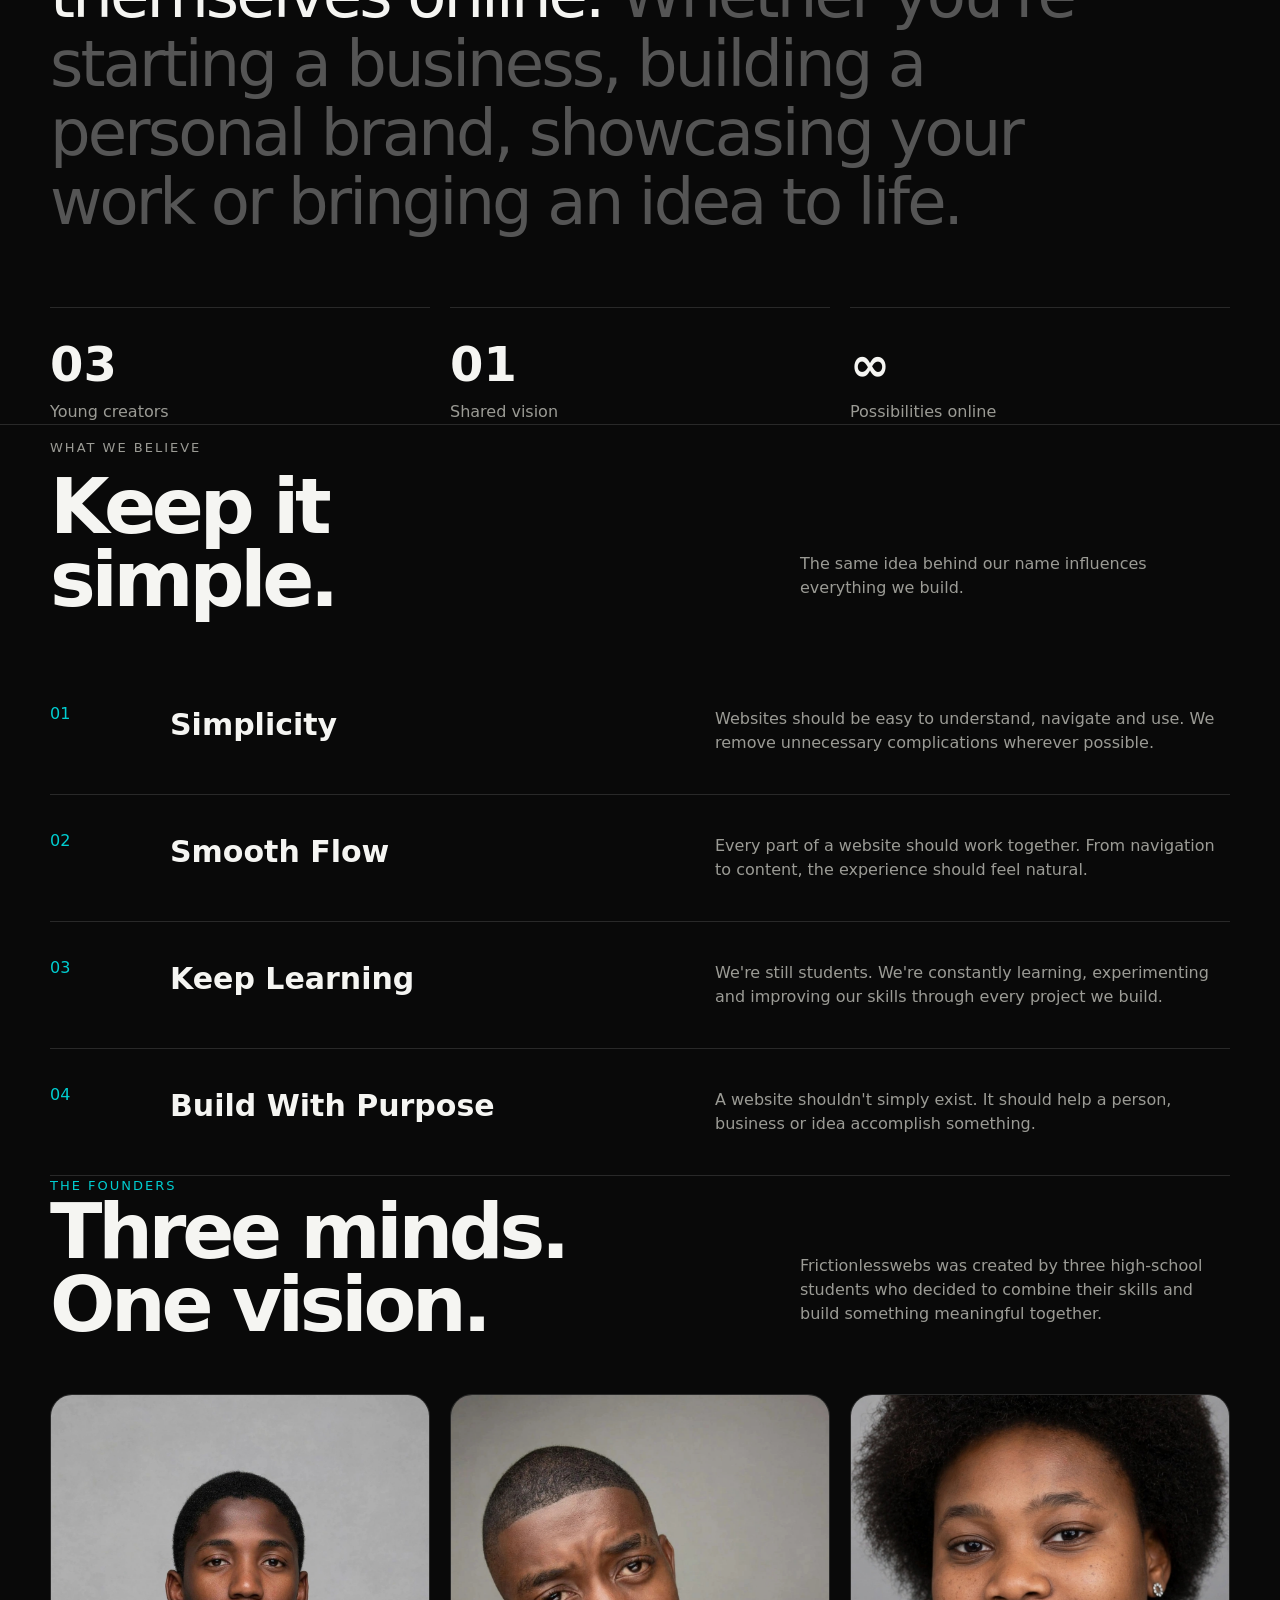
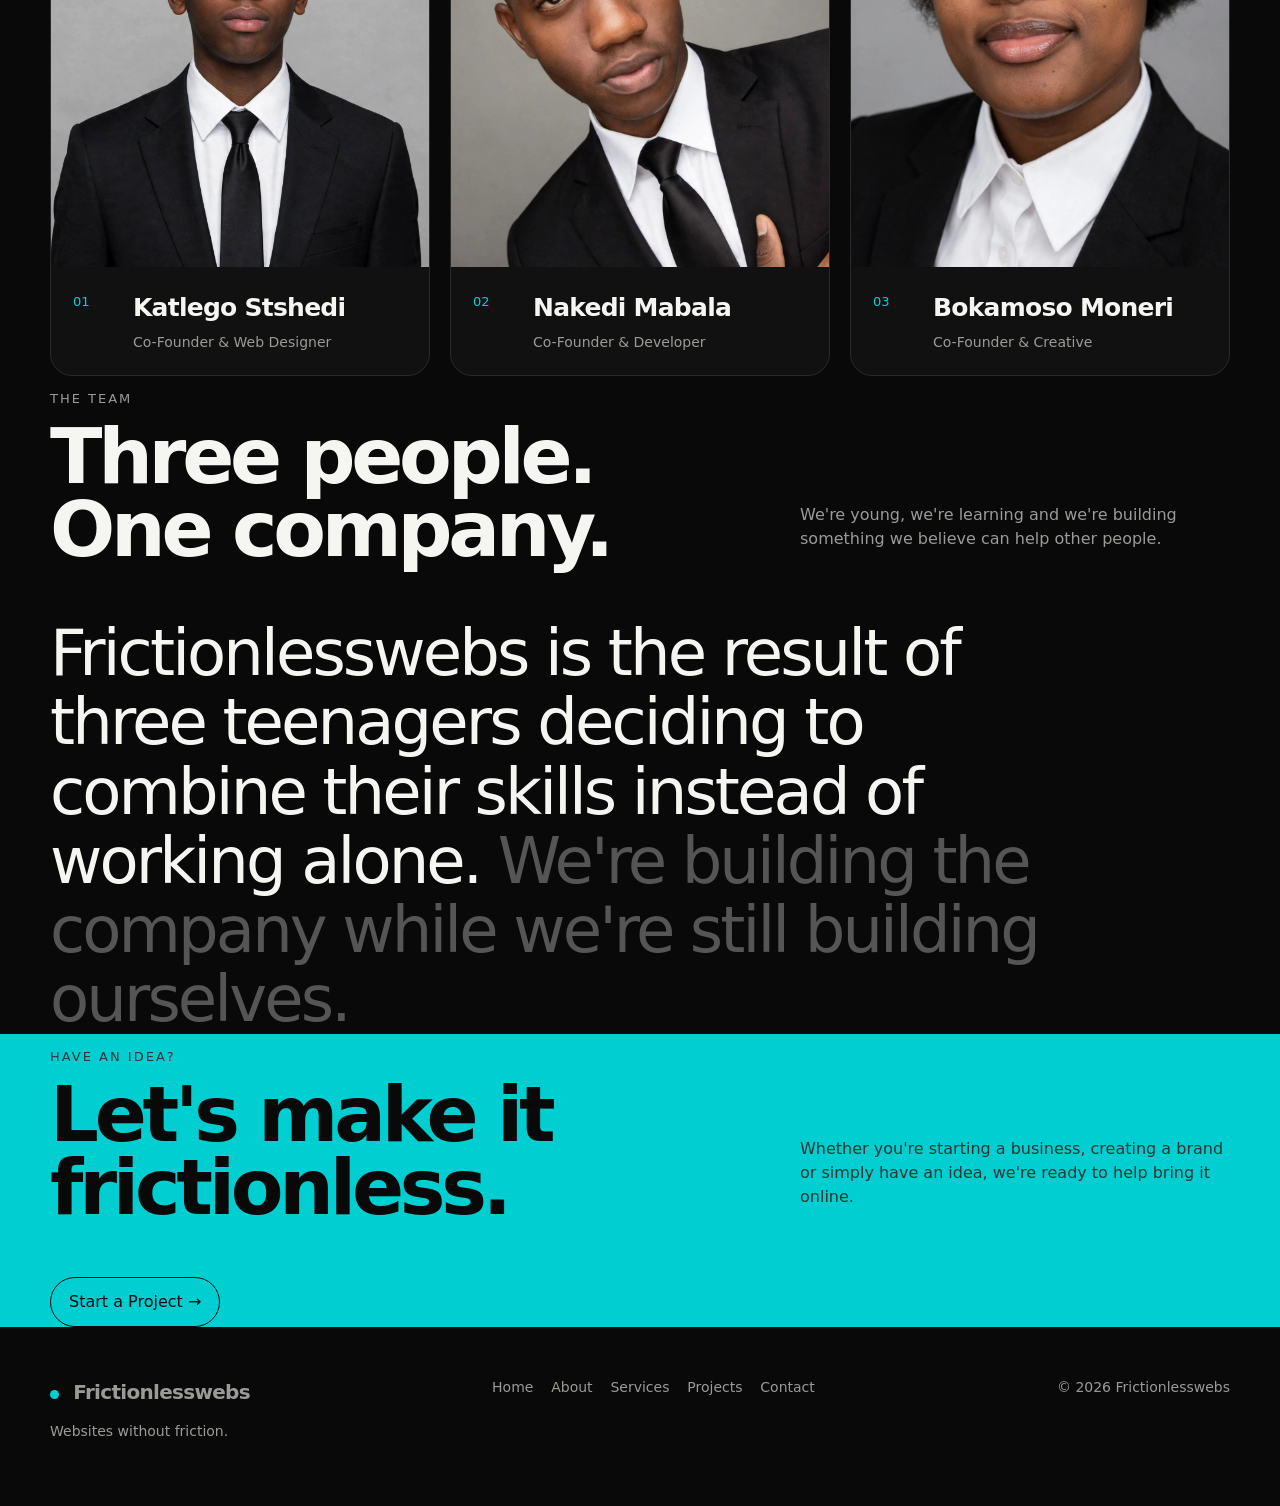
==== commit 01f8e1e5: "Add files via upload" ====
--- a/about.html
+++ b/about.html
@@ -7,9 +7,19 @@
     <meta name="viewport" content="width=device-width, initial-scale=1.0">
 
 
-<title>About | Frictionlesswebs</title>
-
-<link rel="stylesheet" href="style.css"
+<title>About Frictionlesswebs | South African Web Design Team</title>
+    <meta name="description" content="Meet Frictionlesswebs, a South African web design team focused on creating smooth, responsive and purposeful websites for businesses.">
+    <meta name="robots" content="index, follow, max-image-preview:large">
+    <link rel="canonical" href="https://frictionlesswebs.onrender.com/about.html">
+    <meta property="og:type" content="website">
+    <meta property="og:site_name" content="Frictionlesswebs">
+    <meta property="og:title" content="About Frictionlesswebs | South African Web Design Team">
+    <meta property="og:description" content="Meet Frictionlesswebs, a South African web design team focused on creating smooth, responsive and purposeful websites for businesses.">
+    <meta property="og:url" content="https://frictionlesswebs.onrender.com/about.html">
+    <meta name="twitter:card" content="summary">
+
+
+<link rel="stylesheet" href="style.css">
 
 </head>
 
@@ -25,7 +35,7 @@
   <button class="menu" aria-label="Menu">☰</button>
   <nav class="links">
     <a href="index.html#services">Services</a>
-    <a href="#work">Our Work</a>
+    <a href="work.html">Our Work</a>
     <a href="about.html">About</a>
     <a href="contact.html">Contact</a>
     <a class="pill" href="login.html">Client login ↗</a>
@@ -49,7 +59,7 @@
         <div class="hero-bottom">
 
             <p>
-                Three high-school students brought together by
+                Three highschool students brought together by
                 technology, creativity and a shared goal:
                 helping people establish themselves online.
             </p>
--- a/style.css
+++ b/style.css
@@ -5,8 +5,8 @@
       --text:#f5f5f2;
       --muted:#9b9b95;
       --line:#292929;
-      --lime:#dfff00;
-      --warm:#ff5b35;
+      --lime:darkturquoise;
+      --warm:paleturquoise;
       --max:1180px
      }
 *{box-sizing:border-box
@@ -69,6 +69,13 @@
              border-color:var(--lime);
              font-weight:800
             }
+
+.btn.secondary{background:transparent;
+             color:#fff;
+             border-color:var(--lime);
+             font-weight:800
+            }
+
 .btn.warm{background:var(--warm);
           border-color:var(--warm);
           font-weight:800
@@ -179,7 +186,7 @@
          margin:24px 0 32px;
          max-width:1050px
         }
-.hero h1 span{color:#4b4b48
+.hero h1 span{color:darkturquoise
              }
 .hero-bottom{display:flex;
              justify-content:space-between;
@@ -196,7 +203,7 @@
      border-radius:50%;
      right:-120px;
      top:160px;
-     background:radial-gradient(circle at 35% 30%,#fff76b 0,#dfff00 22%,#ff5b35 64%,#361310 100%);
+     background:radial-gradient(circle at 35% 30%,lightblue 0,darkturquoise 22%,darkblue 64%,#361310 100%);
      filter:blur(1px);
      opacity:.75;
      box-shadow:0 0 120px #ff5b3530
@@ -448,3 +455,3052 @@
   section{padding:80px 0
          }
 }
+
+/* ==================================================
+   FRICTIONLESSWEBS CLIENT PORTAL
+================================================== */
+
+.portal-body {
+  background:
+    radial-gradient(
+      circle at 80% 0%,
+      rgba(223, 255, 0, 0.055),
+      transparent 28rem
+    ),
+    #090909;
+
+  min-height: 100vh;
+}
+
+
+/* TOP BAR */
+
+.portal-topbar {
+  height: 76px;
+
+  display: flex;
+  align-items: center;
+  justify-content: space-between;
+
+  padding: 0 28px;
+
+  border-bottom: 1px solid var(--line);
+  background: rgba(9, 9, 9, 0.94);
+
+  position: sticky;
+  top: 0;
+
+  z-index: 100;
+}
+
+
+.portal-top-actions {
+  display: flex;
+  align-items: center;
+  gap: 18px;
+}
+
+
+.notification-button {
+  position: relative;
+
+  width: 42px;
+  height: 42px;
+
+  border-radius: 50%;
+
+  border: 1px solid var(--line);
+
+  background: var(--panel);
+  color: var(--text);
+
+  cursor: pointer;
+}
+
+
+.notification-dot {
+  position: absolute;
+
+  width: 7px;
+  height: 7px;
+
+  border-radius: 50%;
+
+  background: var(--lime);
+
+  right: 7px;
+  top: 6px;
+}
+
+
+.top-profile {
+  display: flex;
+  align-items: center;
+  gap: 10px;
+}
+
+
+.avatar,
+.sidebar-avatar,
+.large-profile-avatar {
+  display: grid;
+  place-items: center;
+
+  background: var(--lime);
+  color: #090909;
+
+  font-weight: 800;
+}
+
+
+.avatar {
+  width: 38px;
+  height: 38px;
+
+  border-radius: 50%;
+}
+
+
+.top-profile-text {
+  display: flex;
+  flex-direction: column;
+}
+
+
+.top-profile-text small {
+  color: var(--muted);
+  font-size: 11px;
+}
+
+
+.top-profile-text strong {
+  font-size: 13px;
+}
+
+
+.admin-link {
+  color: var(--lime);
+  text-decoration: none;
+  font-size: 13px;
+}
+
+
+/* PORTAL LAYOUT */
+
+.portal-layout {
+  display: grid;
+
+  grid-template-columns: 245px minmax(0, 1fr);
+
+  min-height: calc(100vh - 76px);
+}
+
+
+/* SIDEBAR */
+
+.portal-sidebar {
+  border-right: 1px solid var(--line);
+
+  background: #0c0c0c;
+
+  padding: 25px 16px;
+
+  display: flex;
+  flex-direction: column;
+
+  position: sticky;
+
+  top: 76px;
+
+  height: calc(100vh - 76px);
+}
+
+
+.sidebar-profile {
+  display: flex;
+  align-items: center;
+  gap: 12px;
+
+  padding: 10px 8px 25px;
+
+  border-bottom: 1px solid var(--line);
+
+  margin-bottom: 20px;
+}
+
+
+.sidebar-avatar {
+  width: 42px;
+  height: 42px;
+
+  border-radius: 12px;
+}
+
+
+.sidebar-profile small {
+  color: var(--muted);
+
+  font-size: 9px;
+
+  letter-spacing: 1.5px;
+}
+
+
+.sidebar-profile h3 {
+  margin: 4px 0 0;
+
+  font-size: 14px;
+}
+
+
+.portal-nav {
+  display: flex;
+  flex-direction: column;
+
+  gap: 5px;
+}
+
+
+.portal-nav-link {
+  width: 100%;
+
+  border: 0;
+
+  background: transparent;
+
+  color: var(--muted);
+
+  display: flex;
+  align-items: center;
+
+  gap: 12px;
+
+  padding: 13px 14px;
+
+  border-radius: 10px;
+
+  text-decoration: none;
+
+  cursor: pointer;
+
+  font: inherit;
+  font-size: 13px;
+
+  text-align: left;
+
+  transition: 0.2s;
+}
+
+
+.portal-nav-link:hover {
+  background: #161616;
+  color: var(--text);
+}
+
+
+.portal-nav-link.active {
+  background: rgba(223, 255, 0, 0.08);
+
+  color: var(--lime);
+}
+
+
+.portal-nav-link span:first-child {
+  width: 20px;
+
+  font-size: 16px;
+}
+
+
+.nav-badge {
+  margin-left: auto;
+
+  background: #222;
+
+  color: var(--text);
+
+  padding: 3px 7px;
+
+  border-radius: 20px;
+
+  font-size: 10px;
+}
+
+
+.sidebar-bottom {
+  margin-top: auto;
+
+  padding-top: 20px;
+
+  border-top: 1px solid var(--line);
+}
+
+
+/* MAIN AREA */
+
+.portal-main {
+  padding: 55px;
+
+  width: 100%;
+
+  max-width: 1450px;
+}
+
+
+.portal-section {
+  display: none;
+
+  animation: portalFade 0.3s ease;
+}
+
+
+.portal-section.active {
+  display: block;
+}
+
+
+@keyframes portalFade {
+
+  from {
+    opacity: 0;
+    transform: translateY(5px);
+  }
+
+  to {
+    opacity: 1;
+    transform: translateY(0);
+  }
+
+}
+
+
+/* WELCOME */
+
+.dashboard-welcome {
+  display: flex;
+
+  align-items: flex-end;
+  justify-content: space-between;
+
+  gap: 30px;
+
+  margin-bottom: 40px;
+}
+
+
+.dashboard-welcome h1 {
+  font-size: clamp(38px, 5vw, 66px);
+
+  letter-spacing: -3px;
+
+  margin: 10px 0;
+}
+
+
+.dashboard-welcome p {
+  max-width: 620px;
+
+  line-height: 1.7;
+}
+
+
+.account-status,
+.profile-status {
+  display: flex;
+  align-items: center;
+
+  gap: 8px;
+
+  border: 1px solid var(--line);
+
+  padding: 9px 14px;
+
+  border-radius: 30px;
+
+  color: var(--muted);
+
+  font-size: 12px;
+
+  white-space: nowrap;
+}
+
+
+.account-status span,
+.profile-status span {
+  width: 7px;
+  height: 7px;
+
+  border-radius: 50%;
+
+  background: var(--lime);
+
+  box-shadow: 0 0 12px var(--lime);
+}
+
+
+/* STATS */
+
+.dashboard-stat-grid {
+  display: grid;
+
+  grid-template-columns: repeat(3, 1fr);
+
+  gap: 15px;
+
+  margin-bottom: 15px;
+}
+
+
+.dashboard-stat {
+  border: 1px solid var(--line);
+
+  background: linear-gradient(
+    145deg,
+    #111,
+    #0d0d0d
+  );
+
+  padding: 23px;
+
+  border-radius: 15px;
+
+  display: flex;
+
+  gap: 17px;
+
+  min-height: 135px;
+}
+
+
+.stat-icon {
+  width: 42px;
+  height: 42px;
+
+  flex-shrink: 0;
+
+  display: grid;
+  place-items: center;
+
+  border-radius: 10px;
+
+  background: rgba(223, 255, 0, 0.08);
+
+  color: var(--lime);
+}
+
+
+.dashboard-stat small,
+.section-label {
+  color: var(--muted);
+
+  letter-spacing: 1.5px;
+
+  font-size: 9px;
+}
+
+
+.dashboard-stat h2 {
+  margin: 8px 0 5px;
+
+  font-size: 25px;
+}
+
+
+.dashboard-stat p {
+  color: var(--muted);
+
+  margin: 0;
+
+  font-size: 11px;
+}
+
+
+/* CARDS */
+
+.dashboard-content-grid {
+  display: grid;
+
+  grid-template-columns: 1.5fr 0.8fr;
+
+  gap: 15px;
+
+  margin-bottom: 15px;
+}
+
+
+.workspace-card {
+  border: 1px solid var(--line);
+
+  background: var(--panel);
+
+  border-radius: 15px;
+
+  padding: 27px;
+}
+
+
+.workspace-card-header {
+  display: flex;
+
+  justify-content: space-between;
+
+  align-items: flex-start;
+
+  gap: 20px;
+}
+
+
+.workspace-card h2 {
+  margin: 8px 0 10px;
+
+  font-size: 20px;
+}
+
+
+.project-status {
+  padding: 7px 11px;
+
+  border-radius: 20px;
+
+  background: #1b1b1b;
+
+  color: var(--muted);
+
+  font-size: 10px;
+}
+
+
+/* PROGRESS */
+
+.project-progress {
+  margin: 30px 0;
+}
+
+
+.progress-information {
+  display: flex;
+
+  justify-content: space-between;
+
+  margin-bottom: 10px;
+
+  font-size: 12px;
+}
+
+
+.progress-track {
+  height: 7px;
+
+  border-radius: 20px;
+
+  background: #252525;
+
+  overflow: hidden;
+}
+
+
+.progress-bar {
+  height: 100%;
+
+  background: var(--lime);
+
+  border-radius: inherit;
+}
+
+
+.project-details {
+  display: grid;
+
+  grid-template-columns: repeat(3, 1fr);
+
+  gap: 15px;
+
+  margin-bottom: 25px;
+}
+
+
+.project-details div {
+  border-top: 1px solid var(--line);
+
+  padding-top: 15px;
+
+  display: flex;
+  flex-direction: column;
+
+  gap: 7px;
+}
+
+
+.project-details small {
+  color: var(--muted);
+
+  font-size: 8px;
+
+  letter-spacing: 1px;
+}
+
+
+.project-details strong {
+  font-size: 12px;
+}
+
+
+.dashboard-action-button,
+.dashboard-primary-button {
+  border: 0;
+
+  background: var(--lime);
+
+  color: #090909;
+
+  font-weight: 700;
+
+  border-radius: 9px;
+
+  padding: 13px 17px;
+
+  cursor: pointer;
+
+  text-decoration: none;
+
+  display: inline-flex;
+
+  align-items: center;
+
+  justify-content: space-between;
+
+  gap: 30px;
+}
+
+
+/* QUICK ACTIONS */
+
+.quick-actions {
+  margin-top: 18px;
+
+  display: flex;
+  flex-direction: column;
+}
+
+
+.quick-actions button {
+  display: flex;
+
+  align-items: center;
+
+  gap: 12px;
+
+  width: 100%;
+
+  padding: 15px 5px;
+
+  background: transparent;
+
+  border: 0;
+
+  border-bottom: 1px solid var(--line);
+
+  color: var(--text);
+
+  cursor: pointer;
+
+  text-align: left;
+}
+
+
+.quick-actions button > span {
+  width: 35px;
+  height: 35px;
+
+  display: grid;
+  place-items: center;
+
+  border-radius: 8px;
+
+  background: #1b1b1b;
+
+  color: var(--lime);
+}
+
+
+.quick-actions div {
+  display: flex;
+  flex-direction: column;
+
+  gap: 3px;
+
+  flex: 1;
+}
+
+
+.quick-actions small {
+  color: var(--muted);
+
+  font-size: 10px;
+}
+
+
+/* ACTIVITY */
+
+.activity-preview {
+  margin-bottom: 20px;
+}
+
+
+.text-button {
+  background: transparent;
+
+  border: 0;
+
+  color: var(--lime);
+
+  cursor: pointer;
+}
+
+
+.activity-list {
+  margin-top: 20px;
+}
+
+
+.activity-item {
+  display: grid;
+
+  grid-template-columns: 12px 1fr auto;
+
+  gap: 15px;
+
+  align-items: flex-start;
+
+  padding: 16px 0;
+
+  border-bottom: 1px solid var(--line);
+}
+
+
+.activity-dot {
+  width: 8px;
+  height: 8px;
+
+  border-radius: 50%;
+
+  background: var(--lime);
+
+  margin-top: 5px;
+}
+
+
+.activity-item strong {
+  font-size: 13px;
+}
+
+
+.activity-item p {
+  color: var(--muted);
+
+  margin: 5px 0 0;
+
+  font-size: 11px;
+}
+
+
+.activity-item > small {
+  color: var(--muted);
+
+  font-size: 10px;
+}
+
+
+/* INNER PAGES */
+
+.section-heading {
+  margin-bottom: 35px;
+}
+
+
+.section-heading h1 {
+  font-size: clamp(36px, 5vw, 60px);
+
+  margin: 8px 0;
+
+  letter-spacing: -2px;
+}
+
+
+.section-heading p {
+  max-width: 600px;
+}
+
+
+.empty-workspace {
+  min-height: 420px;
+
+  border: 1px dashed #303030;
+
+  border-radius: 15px;
+
+  display: flex;
+  flex-direction: column;
+
+  justify-content: center;
+  align-items: center;
+
+  text-align: center;
+
+  padding: 40px;
+
+  background: #0d0d0d;
+}
+
+
+.empty-icon {
+  width: 60px;
+  height: 60px;
+
+  display: grid;
+  place-items: center;
+
+  border-radius: 15px;
+
+  background: rgba(223, 255, 0, 0.08);
+
+  color: var(--lime);
+
+  font-size: 25px;
+
+  margin-bottom: 20px;
+}
+
+
+.empty-workspace h2 {
+  margin: 0 0 10px;
+}
+
+
+.empty-workspace p {
+  max-width: 450px;
+
+  color: var(--muted);
+
+  line-height: 1.7;
+
+  margin-bottom: 25px;
+}
+
+
+/* MESSAGES */
+
+.message-workspace {
+  border: 1px solid var(--line);
+
+  border-radius: 15px;
+
+  overflow: hidden;
+
+  background: var(--panel);
+}
+
+
+.message-history {
+  min-height: 420px;
+
+  padding: 30px;
+
+  display: grid;
+
+  place-items: center;
+}
+
+
+.empty-messages {
+  text-align: center;
+
+  color: var(--muted);
+}
+
+
+.empty-messages > span {
+  font-size: 30px;
+}
+
+
+.empty-messages h2 {
+  color: var(--text);
+}
+
+
+.portal-message-form {
+  border-top: 1px solid var(--line);
+
+  padding: 20px;
+
+  display: flex;
+
+  gap: 12px;
+
+  align-items: flex-end;
+}
+
+
+.portal-message-form textarea {
+  flex: 1;
+
+  resize: none;
+
+  background: #0b0b0b;
+
+  border: 1px solid var(--line);
+
+  color: var(--text);
+
+  border-radius: 10px;
+
+  padding: 15px;
+
+  font: inherit;
+
+  outline: none;
+}
+
+
+.portal-message-form textarea:focus {
+  border-color: var(--lime);
+}
+
+
+.portal-message-form button {
+  background: var(--lime);
+
+  color: #090909;
+
+  border: 0;
+
+  padding: 14px 20px;
+
+  border-radius: 9px;
+
+  font-weight: 700;
+
+  cursor: pointer;
+}
+
+
+/* PROFILE */
+
+.profile-card {
+  display: flex;
+
+  align-items: center;
+
+  gap: 20px;
+}
+
+
+.large-profile-avatar {
+  width: 70px;
+  height: 70px;
+
+  border-radius: 18px;
+
+  font-size: 25px;
+}
+
+
+.profile-information {
+  flex: 1;
+}
+
+
+.profile-information small {
+  color: var(--muted);
+
+  letter-spacing: 1.5px;
+
+  font-size: 9px;
+}
+
+
+.profile-information h2 {
+  margin: 5px 0;
+}
+
+
+/* MOBILE MENU */
+
+.portal-menu-button {
+  display: none;
+}
+
+
+/* ==================================================
+   TABLET
+================================================== */
+
+@media (max-width: 950px) {
+
+  .portal-layout {
+    grid-template-columns: 200px 1fr;
+  }
+
+  .portal-main {
+    padding: 35px 25px;
+  }
+
+  .dashboard-stat-grid {
+    grid-template-columns: 1fr 1fr;
+  }
+
+  .dashboard-content-grid {
+    grid-template-columns: 1fr;
+  }
+
+}
+
+
+/* ==================================================
+   MOBILE
+================================================== */
+
+@media (max-width: 720px) {
+
+  .portal-topbar {
+    height: 68px;
+
+    padding: 0 18px;
+  }
+
+  .top-profile,
+  .notification-button,
+  .admin-link {
+    display: none;
+  }
+
+  .portal-layout {
+    display: block;
+  }
+
+  .portal-menu-button {
+    display: grid;
+    place-items: center;
+
+    position: fixed;
+
+    right: 18px;
+    bottom: 18px;
+
+    width: 52px;
+    height: 52px;
+
+    z-index: 150;
+
+    border-radius: 50%;
+
+    border: 0;
+
+    background: var(--lime);
+
+    color: #090909;
+
+    font-size: 20px;
+
+    box-shadow: 0 10px 40px #000;
+
+    cursor: pointer;
+  }
+
+  .portal-sidebar {
+    position: fixed;
+
+    top: 68px;
+    bottom: 0;
+
+    left: -290px;
+
+    width: 260px;
+
+    height: calc(100vh - 68px);
+
+    z-index: 120;
+
+    transition: left 0.3s ease;
+
+    box-shadow: 20px 0 50px rgba(0,0,0,.4);
+  }
+
+  .portal-sidebar.open {
+    left: 0;
+  }
+
+  .portal-main {
+    padding: 35px 18px 90px;
+  }
+
+  .dashboard-welcome {
+    align-items: flex-start;
+    flex-direction: column;
+  }
+
+  .dashboard-welcome h1 {
+    letter-spacing: -2px;
+  }
+
+  .dashboard-stat-grid {
+    grid-template-columns: 1fr;
+  }
+
+  .dashboard-stat {
+    min-height: auto;
+  }
+
+  .dashboard-content-grid {
+    grid-template-columns: 1fr;
+  }
+
+  .project-details {
+    grid-template-columns: 1fr;
+  }
+
+  .workspace-card {
+    padding: 20px;
+  }
+
+  .workspace-card-header {
+    flex-direction: column;
+  }
+
+  .activity-item {
+    grid-template-columns: 10px 1fr;
+  }
+
+  .activity-item > small {
+    grid-column: 2;
+  }
+
+  .portal-message-form {
+    flex-direction: column;
+    align-items: stretch;
+  }
+
+  .profile-card {
+    align-items: flex-start;
+    flex-direction: column;
+  }
+
+  .profile-status {
+    margin-top: 10px;
+  }
+
+}
+
+
+/* EXTRA SMALL PHONES */
+
+@media (max-width: 400px) {
+
+  .portal-topbar .brand {
+    font-size: 14px;
+  }
+
+  .portal-main {
+    padding-left: 14px;
+    padding-right: 14px;
+  }
+
+  .dashboard-welcome h1 {
+    font-size: 38px;
+  }
+
+  .section-heading h1 {
+    font-size: 36px;
+  }
+
+      }
+
+/* ==========================================================
+   FRICTIONLESSWEBS — ADMIN DASHBOARD
+========================================================== */
+
+.admin-body {
+  min-height: 100vh;
+  background:
+    radial-gradient(
+      circle at 100% 0%,
+      rgba(0, 206, 209, 0.06),
+      transparent 32rem
+    ),
+    var(--bg);
+  overflow-x: hidden;
+}
+
+/* =========================
+   SIDEBAR
+========================= */
+
+.admin-sidebar {
+  position: fixed;
+  top: 0;
+  bottom: 0;
+  left: 0;
+
+  width: 255px;
+
+  display: flex;
+  flex-direction: column;
+
+  padding: 24px 16px;
+
+  background: #0c0c0c;
+  border-right: 1px solid var(--line);
+
+  z-index: 300;
+}
+
+.admin-sidebar-top {
+  display: flex;
+  align-items: center;
+  justify-content: space-between;
+
+  padding: 0 8px 24px;
+
+  border-bottom: 1px solid var(--line);
+}
+
+.admin-brand {
+  display: flex;
+  align-items: center;
+
+  gap: 11px;
+}
+
+.admin-brand-mark {
+  width: 10px;
+  height: 10px;
+
+  flex-shrink: 0;
+
+  border-radius: 50%;
+
+  background: var(--lime);
+
+  box-shadow:
+    0 0 18px rgba(0, 206, 209, 0.35);
+}
+
+.admin-brand > span:last-child {
+  display: flex;
+  flex-direction: column;
+}
+
+.admin-brand strong {
+  font-size: 15px;
+
+  letter-spacing: -0.3px;
+}
+
+.admin-brand small {
+  color: var(--muted);
+
+  margin-top: 2px;
+
+  font-size: 9px;
+
+  letter-spacing: 1.3px;
+
+  text-transform: uppercase;
+}
+
+.admin-sidebar-close {
+  display: none;
+
+  border: 0;
+
+  background: transparent;
+
+  color: var(--text);
+
+  font-size: 28px;
+
+  cursor: pointer;
+}
+
+/* =========================
+   SIDEBAR NAVIGATION
+========================= */
+
+.admin-nav {
+  display: flex;
+  flex-direction: column;
+
+  gap: 5px;
+
+  margin-top: 25px;
+}
+
+.admin-nav-item {
+  width: 100%;
+
+  display: flex;
+  align-items: center;
+
+  gap: 12px;
+
+  padding: 13px 14px;
+
+  border: 0;
+  border-radius: 10px;
+
+  background: transparent;
+
+  color: var(--muted);
+
+  text-align: left;
+
+  font-size: 13px;
+
+  cursor: pointer;
+
+  transition:
+    background .2s ease,
+    color .2s ease;
+}
+
+.admin-nav-item > span:first-child {
+  width: 19px;
+
+  color: #777;
+
+  font-size: 15px;
+}
+
+.admin-nav-item:hover {
+  background: #151515;
+
+  color: var(--text);
+}
+
+.admin-nav-item.active {
+  background:
+    rgba(0, 206, 209, 0.08);
+
+  color: var(--lime);
+}
+
+.admin-nav-item.active > span:first-child {
+  color: var(--lime);
+}
+
+.admin-nav-count {
+  min-width: 21px;
+
+  margin-left: auto;
+
+  padding: 2px 6px;
+
+  border-radius: 20px;
+
+  background: #222;
+
+  color: var(--text);
+
+  text-align: center;
+
+  font-size: 9px;
+}
+
+.admin-sidebar-bottom {
+  display: flex;
+  flex-direction: column;
+
+  gap: 8px;
+
+  margin-top: auto;
+
+  padding-top: 20px;
+
+  border-top: 1px solid var(--line);
+}
+
+.admin-back-link,
+.admin-logout {
+  width: 100%;
+
+  padding: 12px 13px;
+
+  border: 0;
+  border-radius: 9px;
+
+  background: transparent;
+
+  color: var(--muted);
+
+  text-align: left;
+
+  font-size: 12px;
+
+  cursor: pointer;
+}
+
+.admin-back-link:hover,
+.admin-logout:hover {
+  background: #151515;
+
+  color: var(--text);
+}
+
+.admin-logout {
+  color: #ff8c7b;
+}
+
+/* =========================
+   MAIN SHELL
+========================= */
+
+.admin-shell {
+  min-height: 100vh;
+
+  margin-left: 255px;
+}
+
+/* =========================
+   HEADER
+========================= */
+
+.admin-header {
+  height: 76px;
+
+  display: flex;
+  align-items: center;
+  justify-content: space-between;
+
+  padding: 0 34px;
+
+  position: sticky;
+  top: 0;
+
+  z-index: 200;
+
+  border-bottom: 1px solid var(--line);
+
+  background:
+    rgba(9, 9, 9, 0.93);
+
+  backdrop-filter: blur(15px);
+}
+
+.admin-header-left {
+  display: flex;
+  align-items: center;
+
+  gap: 15px;
+}
+
+.admin-header-left > div {
+  display: flex;
+  flex-direction: column;
+}
+
+.admin-header-left strong {
+  font-size: 13px;
+}
+
+.admin-header-label {
+  color: var(--muted);
+
+  font-size: 8px;
+
+  letter-spacing: 1.5px;
+}
+
+.admin-mobile-menu {
+  display: none;
+
+  width: 40px;
+  height: 40px;
+
+  place-items: center;
+
+  border: 1px solid var(--line);
+  border-radius: 9px;
+
+  background: var(--panel);
+
+  color: var(--text);
+
+  cursor: pointer;
+}
+
+.admin-profile {
+  display: flex;
+  align-items: center;
+
+  gap: 10px;
+}
+
+.admin-avatar {
+  width: 38px;
+  height: 38px;
+
+  display: grid;
+  place-items: center;
+
+  border-radius: 10px;
+
+  background: var(--lime);
+
+  color: #071111;
+
+  font-weight: 800;
+}
+
+.admin-profile > div:last-child {
+  display: flex;
+  flex-direction: column;
+}
+
+.admin-profile strong {
+  font-size: 12px;
+}
+
+.admin-profile small {
+  color: var(--muted);
+
+  font-size: 9px;
+}
+
+/* =========================
+   MAIN CONTENT
+========================= */
+
+.admin-main {
+  width: 100%;
+  max-width: 1500px;
+
+  padding: 52px 45px 80px;
+}
+
+.admin-page {
+  display: none;
+
+  animation:
+    adminFade .25s ease;
+}
+
+.admin-page.active {
+  display: block;
+}
+
+@keyframes adminFade {
+
+  from {
+    opacity: 0;
+    transform: translateY(5px);
+  }
+
+  to {
+    opacity: 1;
+    transform: translateY(0);
+  }
+}
+
+/* =========================
+   PAGE HEADINGS
+========================= */
+
+.admin-page-heading {
+  display: flex;
+  align-items: flex-end;
+  justify-content: space-between;
+
+  gap: 30px;
+
+  margin-bottom: 35px;
+}
+
+.admin-page-heading h1 {
+  margin: 9px 0 8px;
+
+  font-size:
+    clamp(38px, 5vw, 64px);
+
+  line-height: .98;
+
+  letter-spacing: -3px;
+}
+
+.admin-page-heading p {
+  max-width: 620px;
+
+  margin: 0;
+
+  color: var(--muted);
+
+  font-size: 14px;
+
+  line-height: 1.7;
+}
+
+/* =========================
+   BUTTONS
+========================= */
+
+.admin-primary-btn,
+.admin-secondary-btn,
+.admin-danger-btn,
+.admin-small-btn {
+  display: inline-flex;
+  align-items: center;
+  justify-content: center;
+
+  border-radius: 9px;
+
+  cursor: pointer;
+
+  transition:
+    transform .15s ease,
+    border-color .15s ease,
+    background .15s ease;
+}
+
+.admin-primary-btn {
+  padding: 12px 17px;
+
+  border: 1px solid var(--lime);
+
+  background: var(--lime);
+
+  color: #071111;
+
+  font-weight: 750;
+
+  font-size: 12px;
+}
+
+.admin-primary-btn:hover {
+  transform: translateY(-1px);
+}
+
+.admin-secondary-btn {
+  padding: 10px 14px;
+
+  border: 1px solid var(--line);
+
+  background: #151515;
+
+  color: var(--text);
+
+  font-size: 11px;
+}
+
+.admin-secondary-btn:hover {
+  border-color: #555;
+}
+
+.admin-danger-btn {
+  padding: 10px 14px;
+
+  border: 1px solid #492823;
+
+  background: rgba(255, 91, 53, .06);
+
+  color: #ff8b76;
+
+  font-size: 11px;
+}
+
+.admin-small-btn {
+  padding: 8px 11px;
+
+  border: 1px solid var(--line);
+
+  background: #151515;
+
+  color: var(--text);
+
+  font-size: 10px;
+}
+
+.admin-text-btn {
+  padding: 5px;
+
+  border: 0;
+
+  background: transparent;
+
+  color: var(--lime);
+
+  font-size: 11px;
+
+  cursor: pointer;
+}
+
+/* =========================
+   STAT CARDS
+========================= */
+
+.admin-stats {
+  display: grid;
+
+  grid-template-columns:
+    repeat(4, minmax(0, 1fr));
+
+  gap: 14px;
+
+  margin-bottom: 14px;
+}
+
+.admin-stat-card {
+  min-height: 160px;
+
+  display: flex;
+  flex-direction: column;
+  justify-content: space-between;
+
+  padding: 22px;
+
+  border: 1px solid var(--line);
+  border-radius: 15px;
+
+  background:
+    linear-gradient(
+      145deg,
+      #121212,
+      #0d0d0d
+    );
+}
+
+.admin-stat-top {
+  display: flex;
+  align-items: center;
+  justify-content: space-between;
+
+  gap: 15px;
+
+  color: var(--muted);
+
+  font-size: 8px;
+
+  letter-spacing: 1.3px;
+}
+
+.admin-stat-icon {
+  width: 31px;
+  height: 31px;
+
+  display: grid;
+  place-items: center;
+
+  border-radius: 8px;
+
+  background:
+    rgba(0, 206, 209, .07);
+
+  color: var(--lime);
+
+  font-size: 13px;
+}
+
+.admin-stat-card > strong {
+  margin-top: 15px;
+
+  font-size: 35px;
+
+  line-height: 1;
+}
+
+.admin-stat-card > small {
+  color: var(--muted);
+
+  font-size: 10px;
+}
+
+/* =========================
+   PANELS
+========================= */
+
+.admin-panel {
+  border: 1px solid var(--line);
+  border-radius: 15px;
+
+  background: var(--panel);
+
+  overflow: hidden;
+}
+
+.admin-panel-heading {
+  display: flex;
+  align-items: center;
+  justify-content: space-between;
+
+  gap: 20px;
+
+  padding: 22px 24px;
+
+  border-bottom: 1px solid var(--line);
+}
+
+.admin-panel-label {
+  color: var(--muted);
+
+  font-size: 8px;
+
+  letter-spacing: 1.5px;
+}
+
+.admin-panel-heading h2 {
+  margin: 5px 0 0;
+
+  font-size: 17px;
+}
+
+.admin-overview-grid {
+  display: grid;
+
+  grid-template-columns:
+    minmax(0, 1fr)
+    minmax(0, 1fr);
+
+  gap: 14px;
+}
+
+/* =========================
+   MINI ENQUIRY ROWS
+========================= */
+
+.admin-mini-row {
+  display: grid;
+
+  grid-template-columns:
+    40px minmax(0, 1fr) auto;
+
+  align-items: center;
+
+  gap: 12px;
+
+  padding: 17px 23px;
+
+  border-bottom: 1px solid var(--line);
+}
+
+.admin-mini-row:last-child {
+  border-bottom: 0;
+}
+
+.admin-mini-avatar,
+.admin-client-avatar {
+  display: grid;
+  place-items: center;
+
+  flex-shrink: 0;
+
+  background:
+    rgba(0, 206, 209, .08);
+
+  color: var(--lime);
+
+  font-weight: 800;
+}
+
+.admin-mini-avatar {
+  width: 38px;
+  height: 38px;
+
+  border-radius: 10px;
+}
+
+.admin-mini-content {
+  min-width: 0;
+
+  display: flex;
+  flex-direction: column;
+}
+
+.admin-mini-content strong {
+  overflow: hidden;
+
+  font-size: 12px;
+
+  text-overflow: ellipsis;
+  white-space: nowrap;
+}
+
+.admin-mini-content span {
+  overflow: hidden;
+
+  color: var(--muted);
+
+  font-size: 10px;
+
+  text-overflow: ellipsis;
+  white-space: nowrap;
+}
+
+.admin-mini-meta {
+  display: flex;
+  align-items: flex-end;
+  flex-direction: column;
+
+  gap: 5px;
+}
+
+.admin-mini-meta small {
+  color: var(--muted);
+
+  font-size: 8px;
+}
+
+/* =========================
+   STATUS BADGES
+========================= */
+
+.admin-status {
+  display: inline-flex;
+
+  width: fit-content;
+
+  padding: 5px 8px;
+
+  border: 1px solid var(--line);
+  border-radius: 30px;
+
+  background: #181818;
+
+  color: var(--muted);
+
+  font-size: 8px;
+
+  text-transform: uppercase;
+
+  letter-spacing: .6px;
+}
+
+.status-new,
+.status-active {
+  border-color:
+    rgba(0, 206, 209, .2);
+
+  background:
+    rgba(0, 206, 209, .06);
+
+  color: var(--lime);
+}
+
+.status-completed {
+  border-color:
+    rgba(79, 213, 133, .2);
+
+  color: #6ee7a0;
+}
+
+.status-contacted,
+.status-review {
+  border-color:
+    rgba(255, 200, 70, .2);
+
+  color: #ffd36e;
+}
+
+.status-closed,
+.status-cancelled {
+  color: #888;
+}
+
+.status-paused {
+  color: #ff9c7e;
+}
+
+/* =========================
+   OVERVIEW PROJECTS
+========================= */
+
+.admin-project-mini {
+  padding: 19px 23px;
+
+  border-bottom: 1px solid var(--line);
+}
+
+.admin-project-mini:last-child {
+  border-bottom: 0;
+}
+
+.admin-project-mini-top {
+  display: flex;
+  justify-content: space-between;
+
+  gap: 15px;
+
+  margin-bottom: 13px;
+}
+
+.admin-project-mini-top > div {
+  display: flex;
+  flex-direction: column;
+}
+
+.admin-project-mini-top strong {
+  font-size: 12px;
+}
+
+.admin-project-mini-top span {
+  color: var(--muted);
+
+  font-size: 9px;
+}
+
+.admin-project-mini-bottom {
+  display: flex;
+  justify-content: space-between;
+
+  margin-top: 9px;
+
+  color: var(--muted);
+
+  font-size: 9px;
+}
+
+/* =========================
+   PROGRESS
+========================= */
+
+.admin-progress {
+  width: 100%;
+  height: 6px;
+
+  overflow: hidden;
+
+  border-radius: 20px;
+
+  background: #292929;
+}
+
+.admin-progress span {
+  display: block;
+
+  height: 100%;
+
+  border-radius: inherit;
+
+  background:
+    linear-gradient(
+      90deg,
+      var(--lime),
+      paleturquoise
+    );
+}
+
+/* =========================
+   TOOLBAR
+========================= */
+
+.admin-toolbar {
+  min-height: 70px;
+
+  display: flex;
+  align-items: center;
+  justify-content: space-between;
+
+  gap: 20px;
+
+  padding: 14px 20px;
+
+  border-bottom: 1px solid var(--line);
+}
+
+.admin-search {
+  width: min(350px, 100%);
+}
+
+.admin-search input {
+  width: 100%;
+
+  padding: 11px 13px;
+
+  border: 1px solid var(--line);
+  border-radius: 9px;
+
+  outline: none;
+
+  background: #0d0d0d;
+
+  color: var(--text);
+}
+
+.admin-search input:focus {
+  border-color: var(--lime);
+}
+
+.admin-result-count {
+  color: var(--muted);
+
+  font-size: 10px;
+}
+
+/* =========================
+   FILTERS
+========================= */
+
+.admin-filter-group {
+  display: flex;
+  flex-wrap: wrap;
+
+  gap: 6px;
+}
+
+.admin-filter {
+  padding: 8px 12px;
+
+  border: 1px solid var(--line);
+  border-radius: 30px;
+
+  background: transparent;
+
+  color: var(--muted);
+
+  font-size: 10px;
+
+  cursor: pointer;
+}
+
+.admin-filter.active {
+  border-color:
+    rgba(0, 206, 209, .3);
+
+  background:
+    rgba(0, 206, 209, .08);
+
+  color: var(--lime);
+}
+
+/* =========================
+   CLIENT TABLE
+========================= */
+
+.admin-table-wrap {
+  width: 100%;
+
+  overflow-x: auto;
+}
+
+.admin-table {
+  width: 100%;
+
+  border-collapse: collapse;
+
+  min-width: 650px;
+}
+
+.admin-table th {
+  padding: 14px 20px;
+
+  border-bottom: 1px solid var(--line);
+
+  color: var(--muted);
+
+  text-align: left;
+
+  font-size: 8px;
+
+  letter-spacing: 1px;
+
+  font-weight: 500;
+}
+
+.admin-table td {
+  padding: 17px 20px;
+
+  border-bottom: 1px solid var(--line);
+
+  color: #d4d4cf;
+
+  font-size: 11px;
+}
+
+.admin-table tbody tr:last-child td {
+  border-bottom: 0;
+}
+
+.admin-table tbody tr:hover {
+  background: #131313;
+}
+
+.admin-client-cell {
+  display: flex;
+  align-items: center;
+
+  gap: 12px;
+}
+
+.admin-client-avatar {
+  width: 37px;
+  height: 37px;
+
+  border-radius: 10px;
+}
+
+.admin-client-cell > div:last-child {
+  min-width: 0;
+
+  display: flex;
+  flex-direction: column;
+}
+
+.admin-client-cell strong {
+  color: var(--text);
+
+  font-size: 11px;
+}
+
+.admin-client-cell span,
+.admin-client-cell a {
+  color: var(--muted);
+
+  font-size: 9px;
+}
+
+/* =========================
+   ENQUIRIES
+========================= */
+
+.admin-enquiry {
+  padding: 24px;
+
+  border-bottom: 1px solid var(--line);
+}
+
+.admin-enquiry:last-child {
+  border-bottom: 0;
+}
+
+.admin-enquiry-top {
+  display: flex;
+  align-items: flex-start;
+  justify-content: space-between;
+
+  gap: 20px;
+}
+
+.admin-enquiry-details {
+  display: flex;
+  flex-wrap: wrap;
+
+  gap: 30px;
+
+  margin: 22px 0;
+}
+
+.admin-enquiry-details span {
+  display: flex;
+  flex-direction: column;
+
+  gap: 4px;
+
+  color: #d2d2ce;
+
+  font-size: 10px;
+}
+
+.admin-enquiry-details small {
+  color: var(--muted);
+
+  font-size: 7px;
+
+  letter-spacing: 1px;
+}
+
+.admin-enquiry-message {
+  max-width: 850px;
+
+  margin: 0 0 22px;
+
+  color: #c7c7c2;
+
+  line-height: 1.75;
+
+  white-space: pre-wrap;
+
+  font-size: 12px;
+}
+
+.admin-enquiry-actions {
+  display: flex;
+  align-items: center;
+
+  gap: 10px;
+}
+
+.admin-status-select {
+  padding: 9px 12px;
+
+  border: 1px solid var(--line);
+  border-radius: 9px;
+
+  outline: none;
+
+  background: #151515;
+
+  color: var(--text);
+
+  font-size: 10px;
+}
+
+/* =========================
+   PROJECT GRID
+========================= */
+
+.admin-project-grid {
+  display: grid;
+
+  grid-template-columns:
+    repeat(2, minmax(0, 1fr));
+
+  gap: 14px;
+}
+
+.admin-project-card {
+  padding: 24px;
+
+  border: 1px solid var(--line);
+  border-radius: 15px;
+
+  background:
+    linear-gradient(
+      145deg,
+      #121212,
+      #0d0d0d
+    );
+}
+
+.admin-project-card-top {
+  display: flex;
+  align-items: center;
+  justify-content: space-between;
+
+  gap: 15px;
+}
+
+.admin-project-percent {
+  color: var(--lime);
+
+  font-size: 12px;
+
+  font-weight: 700;
+}
+
+.admin-project-card h2 {
+  margin: 22px 0 3px;
+
+  font-size: 22px;
+
+  letter-spacing: -1px;
+}
+
+.admin-project-client {
+  margin: 0 0 18px;
+
+  color: var(--lime);
+
+  font-size: 10px;
+}
+
+.admin-project-description {
+  min-height: 48px;
+
+  margin-bottom: 24px;
+
+  color: var(--muted);
+
+  line-height: 1.65;
+
+  font-size: 11px;
+}
+
+.admin-project-info {
+  display: grid;
+
+  grid-template-columns:
+    repeat(2, 1fr);
+
+  gap: 15px;
+
+  margin-top: 22px;
+}
+
+.admin-project-info > div {
+  display: flex;
+  flex-direction: column;
+
+  gap: 5px;
+
+  padding-top: 13px;
+
+  border-top: 1px solid var(--line);
+}
+
+.admin-project-info small {
+  color: var(--muted);
+
+  font-size: 7px;
+
+  letter-spacing: 1px;
+}
+
+.admin-project-info strong {
+  font-size: 10px;
+}
+
+.admin-project-actions {
+  display: flex;
+
+  gap: 8px;
+
+  margin-top: 22px;
+}
+
+/* =========================
+   ACTIVITY
+========================= */
+
+.admin-activity-row {
+  display: grid;
+
+  grid-template-columns:
+    12px minmax(0, 1fr);
+
+  gap: 15px;
+
+  padding: 19px 23px;
+
+  border-bottom: 1px solid var(--line);
+}
+
+.admin-activity-row:last-child {
+  border-bottom: 0;
+}
+
+.admin-activity-dot {
+  width: 8px;
+  height: 8px;
+
+  margin-top: 5px;
+
+  border-radius: 50%;
+
+  background: var(--lime);
+
+  box-shadow:
+    0 0 12px rgba(0, 206, 209, .3);
+}
+
+.admin-activity-content > div {
+  display: flex;
+  justify-content: space-between;
+
+  gap: 20px;
+}
+
+.admin-activity-content strong {
+  font-size: 12px;
+}
+
+.admin-activity-content small {
+  color: var(--muted);
+
+  font-size: 8px;
+}
+
+.admin-activity-content p {
+  margin: 5px 0;
+
+  color: #c5c5c0;
+
+  font-size: 11px;
+}
+
+.admin-activity-content > span {
+  color: var(--muted);
+
+  font-size: 9px;
+}
+
+/* =========================
+   EMPTY / LOADING
+========================= */
+
+.admin-loading {
+  padding: 40px;
+
+  color: var(--muted);
+
+  text-align: center;
+
+  font-size: 11px;
+}
+
+.admin-empty {
+  min-height: 240px;
+
+  display: flex;
+  align-items: center;
+  justify-content: center;
+  flex-direction: column;
+
+  padding: 35px;
+
+  text-align: center;
+}
+
+.admin-empty-icon {
+  width: 50px;
+  height: 50px;
+
+  display: grid;
+  place-items: center;
+
+  margin-bottom: 15px;
+
+  border-radius: 13px;
+
+  background:
+    rgba(0, 206, 209, .07);
+
+  color: var(--lime);
+
+  font-size: 20px;
+}
+
+.admin-empty strong {
+  font-size: 13px;
+}
+
+.admin-empty p {
+  max-width: 340px;
+
+  margin: 7px 0 0;
+
+  color: var(--muted);
+
+  font-size: 10px;
+
+  line-height: 1.6;
+}
+
+/* =========================
+   MODAL
+========================= */
+
+body.modal-open {
+  overflow: hidden;
+}
+
+.admin-modal[hidden] {
+  display: none;
+}
+
+.admin-modal {
+  position: fixed;
+
+  inset: 0;
+
+  z-index: 1000;
+
+  display: grid;
+  place-items: center;
+
+  padding: 20px;
+}
+
+.admin-modal-backdrop {
+  position: absolute;
+
+  inset: 0;
+
+  background:
+    rgba(0, 0, 0, .75);
+
+  backdrop-filter: blur(6px);
+}
+
+.admin-modal-card {
+  width: min(620px, 100%);
+
+  max-height:
+    calc(100vh - 40px);
+
+  overflow-y: auto;
+
+  position: relative;
+
+  z-index: 2;
+
+  padding: 25px;
+
+  border: 1px solid var(--line);
+  border-radius: 17px;
+
+  background: #101010;
+
+  box-shadow:
+    0 30px 100px rgba(0, 0, 0, .6);
+}
+
+.admin-modal-heading {
+  display: flex;
+  align-items: flex-start;
+  justify-content: space-between;
+
+  gap: 20px;
+
+  margin-bottom: 25px;
+}
+
+.admin-modal-heading h2 {
+  margin: 5px 0 0;
+
+  font-size: 24px;
+
+  letter-spacing: -1px;
+}
+
+.admin-modal-close {
+  width: 35px;
+  height: 35px;
+
+  display: grid;
+  place-items: center;
+
+  border: 1px solid var(--line);
+  border-radius: 9px;
+
+  background: #171717;
+
+  color: var(--text);
+
+  font-size: 20px;
+
+  cursor: pointer;
+}
+
+/* =========================
+   FORM
+========================= */
+
+.admin-field {
+  display: flex;
+  flex-direction: column;
+
+  gap: 7px;
+
+  margin-bottom: 17px;
+}
+
+.admin-field > span {
+  display: flex;
+  justify-content: space-between;
+
+  color: #c5c5c0;
+
+  font-size: 10px;
+}
+
+.admin-field > span strong {
+  color: var(--lime);
+}
+
+.admin-field input:not([type="range"]),
+.admin-field select,
+.admin-field textarea {
+  width: 100%;
+
+  padding: 12px 13px;
+
+  border: 1px solid var(--line);
+  border-radius: 9px;
+
+  outline: none;
+
+  background: #0b0b0b;
+
+  color: var(--text);
+}
+
+.admin-field textarea {
+  resize: vertical;
+}
+
+.admin-field input:focus,
+.admin-field select:focus,
+.admin-field textarea:focus {
+  border-color: var(--lime);
+}
+
+.admin-field input[type="range"] {
+  width: 100%;
+
+  accent-color: var(--lime);
+}
+
+.admin-form-grid {
+  display: grid;
+
+  grid-template-columns:
+    repeat(2, minmax(0, 1fr));
+
+  gap: 13px;
+}
+
+.admin-modal-actions {
+  display: flex;
+  justify-content: flex-end;
+
+  gap: 8px;
+
+  margin-top: 25px;
+
+  padding-top: 20px;
+
+  border-top: 1px solid var(--line);
+}
+
+/* =========================
+   MOBILE OVERLAY
+========================= */
+
+.admin-overlay {
+  display: none;
+
+  position: fixed;
+
+  inset: 0;
+
+  z-index: 250;
+
+  background:
+    rgba(0, 0, 0, .65);
+}
+
+.admin-overlay.show {
+  display: block;
+}
+
+/* ==========================================================
+   ADMIN TABLET
+========================================================== */
+
+@media (max-width: 1050px) {
+
+  .admin-stats {
+    grid-template-columns:
+      repeat(2, 1fr);
+  }
+
+  .admin-overview-grid {
+    grid-template-columns: 1fr;
+  }
+
+  .admin-project-grid {
+    grid-template-columns: 1fr;
+  }
+
+}
+
+/* ==========================================================
+   ADMIN MOBILE
+========================================================== */
+
+@media (max-width: 780px) {
+
+  .admin-sidebar {
+    width: 270px;
+
+    left: -290px;
+
+    transition: left .25s ease;
+
+    box-shadow:
+      20px 0 60px rgba(0, 0, 0, .55);
+  }
+
+  .admin-sidebar.open {
+    left: 0;
+  }
+
+  .admin-sidebar-close {
+    display: block;
+  }
+
+  .admin-shell {
+    margin-left: 0;
+  }
+
+  .admin-header {
+    height: 68px;
+
+    padding: 0 17px;
+  }
+
+  .admin-mobile-menu {
+    display: grid;
+  }
+
+  .admin-profile > div:last-child {
+    display: none;
+  }
+
+  .admin-main {
+    padding:
+      35px 17px 80px;
+  }
+
+  .admin-page-heading {
+    align-items: flex-start;
+    flex-direction: column;
+
+    margin-bottom: 28px;
+  }
+
+  .admin-page-heading h1 {
+    font-size: 42px;
+
+    letter-spacing: -2px;
+  }
+
+  .admin-stats {
+    grid-template-columns:
+      repeat(2, 1fr);
+  }
+
+  .admin-stat-card {
+    min-height: 145px;
+
+    padding: 18px;
+  }
+
+  .admin-stat-card > strong {
+    font-size: 30px;
+  }
+
+  .admin-toolbar {
+    align-items: flex-start;
+    flex-direction: column;
+  }
+
+  .admin-search {
+    width: 100%;
+  }
+
+  .admin-enquiry {
+    padding: 19px;
+  }
+
+  .admin-enquiry-top {
+    flex-direction: column;
+  }
+
+  .admin-enquiry-details {
+    gap: 18px;
+  }
+
+  .admin-enquiry-actions {
+    align-items: stretch;
+    flex-direction: column;
+  }
+
+  .admin-status-select {
+    width: 100%;
+  }
+
+  .admin-project-card {
+    padding: 20px;
+  }
+
+  .admin-form-grid {
+    grid-template-columns: 1fr;
+  }
+
+  .admin-modal {
+    padding: 10px;
+  }
+
+  .admin-modal-card {
+    max-height:
+      calc(100vh - 20px);
+
+    padding: 20px;
+  }
+
+}
+
+/* ==========================================================
+   ADMIN SMALL PHONES
+========================================================== */
+
+@media (max-width: 480px) {
+
+  .admin-header-label {
+    display: none;
+  }
+
+  .admin-header-left strong {
+    font-size: 11px;
+  }
+
+  .admin-main {
+    padding-left: 14px;
+    padding-right: 14px;
+  }
+
+  .admin-page-heading h1 {
+    font-size: 37px;
+  }
+
+  .admin-stats {
+    grid-template-columns: 1fr;
+  }
+
+  .admin-stat-card {
+    min-height: 125px;
+  }
+
+  .admin-panel-heading {
+    padding: 18px;
+  }
+
+  .admin-mini-row {
+    grid-template-columns:
+      36px minmax(0, 1fr);
+
+    padding: 15px 18px;
+  }
+
+  .admin-mini-meta {
+    grid-column: 2;
+
+    align-items: flex-start;
+    flex-direction: row;
+  }
+
+  .admin-project-info {
+    grid-template-columns: 1fr;
+  }
+
+  .admin-project-actions {
+    align-items: stretch;
+    flex-direction: column;
+  }
+
+  .admin-project-actions button {
+    width: 100%;
+  }
+
+  .admin-activity-content > div {
+    flex-direction: column;
+
+    gap: 3px;
+  }
+
+      }
+/* ==================================================
+   CLIENT PORTAL — LIVE ADMIN DATA
+================================================== */
+
+.client-project-list {
+  display: grid;
+  gap: 16px;
+}
+
+.client-project-card {
+  width: 100%;
+}
+
+.client-project-card + .client-project-card {
+  margin-top: 0;
+}
+
+
+/* CLIENT ENQUIRIES */
+
+.client-message-list {
+  display: flex;
+  flex-direction: column;
+}
+
+.client-message-card {
+  padding: 25px;
+
+  border-bottom: 1px solid var(--line);
+}
+
+.client-message-card:last-child {
+  border-bottom: 0;
+}
+
+.client-message-top {
+  display: flex;
+  align-items: flex-start;
+  justify-content: space-between;
+
+  gap: 20px;
+
+  margin-bottom: 18px;
+}
+
+.client-message-top h3 {
+  margin: 6px 0 0;
+
+  font-size: 18px;
+}
+
+.client-message-card > p {
+  max-width: 800px;
+
+  margin: 0;
+
+  color: #c9c9c5;
+
+  line-height: 1.7;
+
+  white-space: pre-wrap;
+
+  font-size: 12px;
+}
+
+.client-message-meta {
+  display: flex;
+  flex-wrap: wrap;
+
+  gap: 25px;
+
+  margin-top: 20px;
+
+  padding-top: 15px;
+
+  border-top: 1px solid var(--line);
+
+  color: var(--muted);
+
+  font-size: 10px;
+}
+
+.client-message-meta strong {
+  color: var(--text);
+}
+
+
+/* MOBILE */
+
+@media (max-width: 720px) {
+
+  .client-message-card {
+    padding: 20px;
+  }
+
+  .client-message-top {
+    flex-direction: column;
+  }
+
+  .client-message-meta {
+    flex-direction: column;
+
+    gap: 8px;
+  }
+
+} 
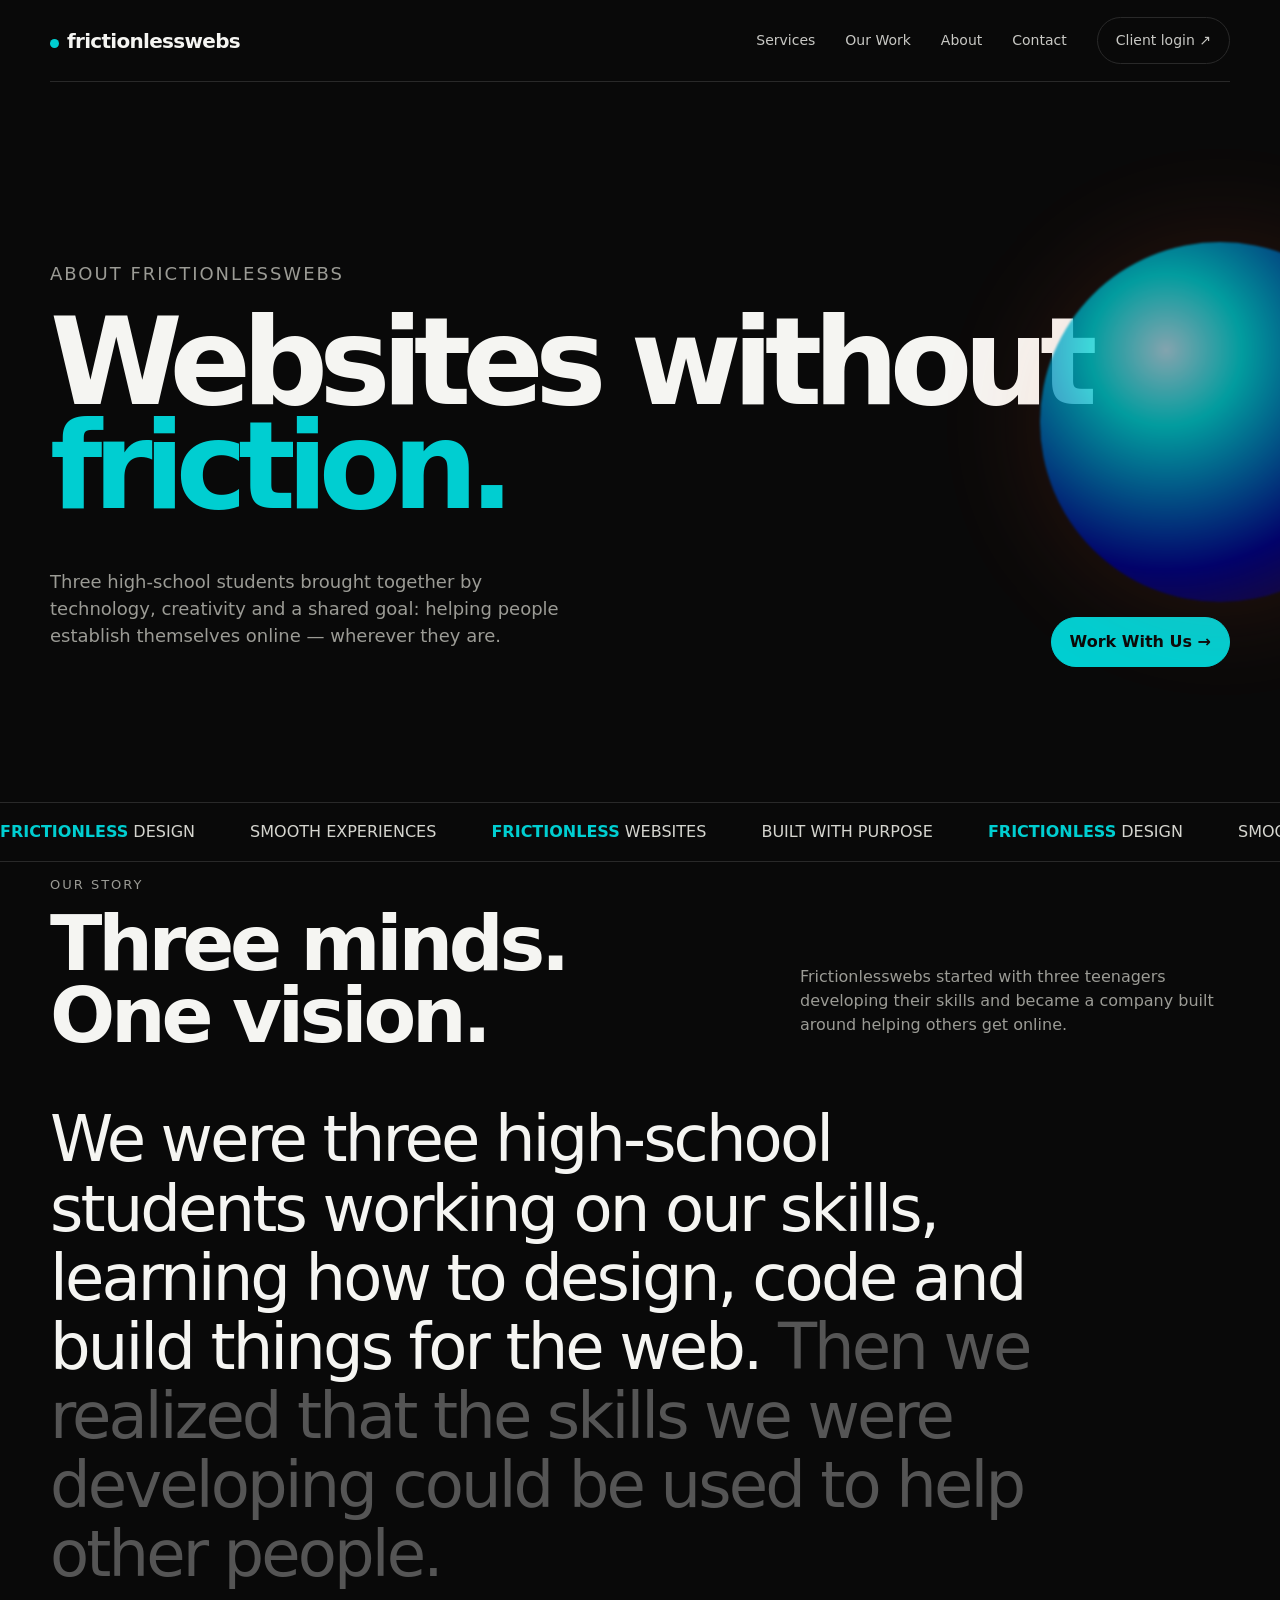
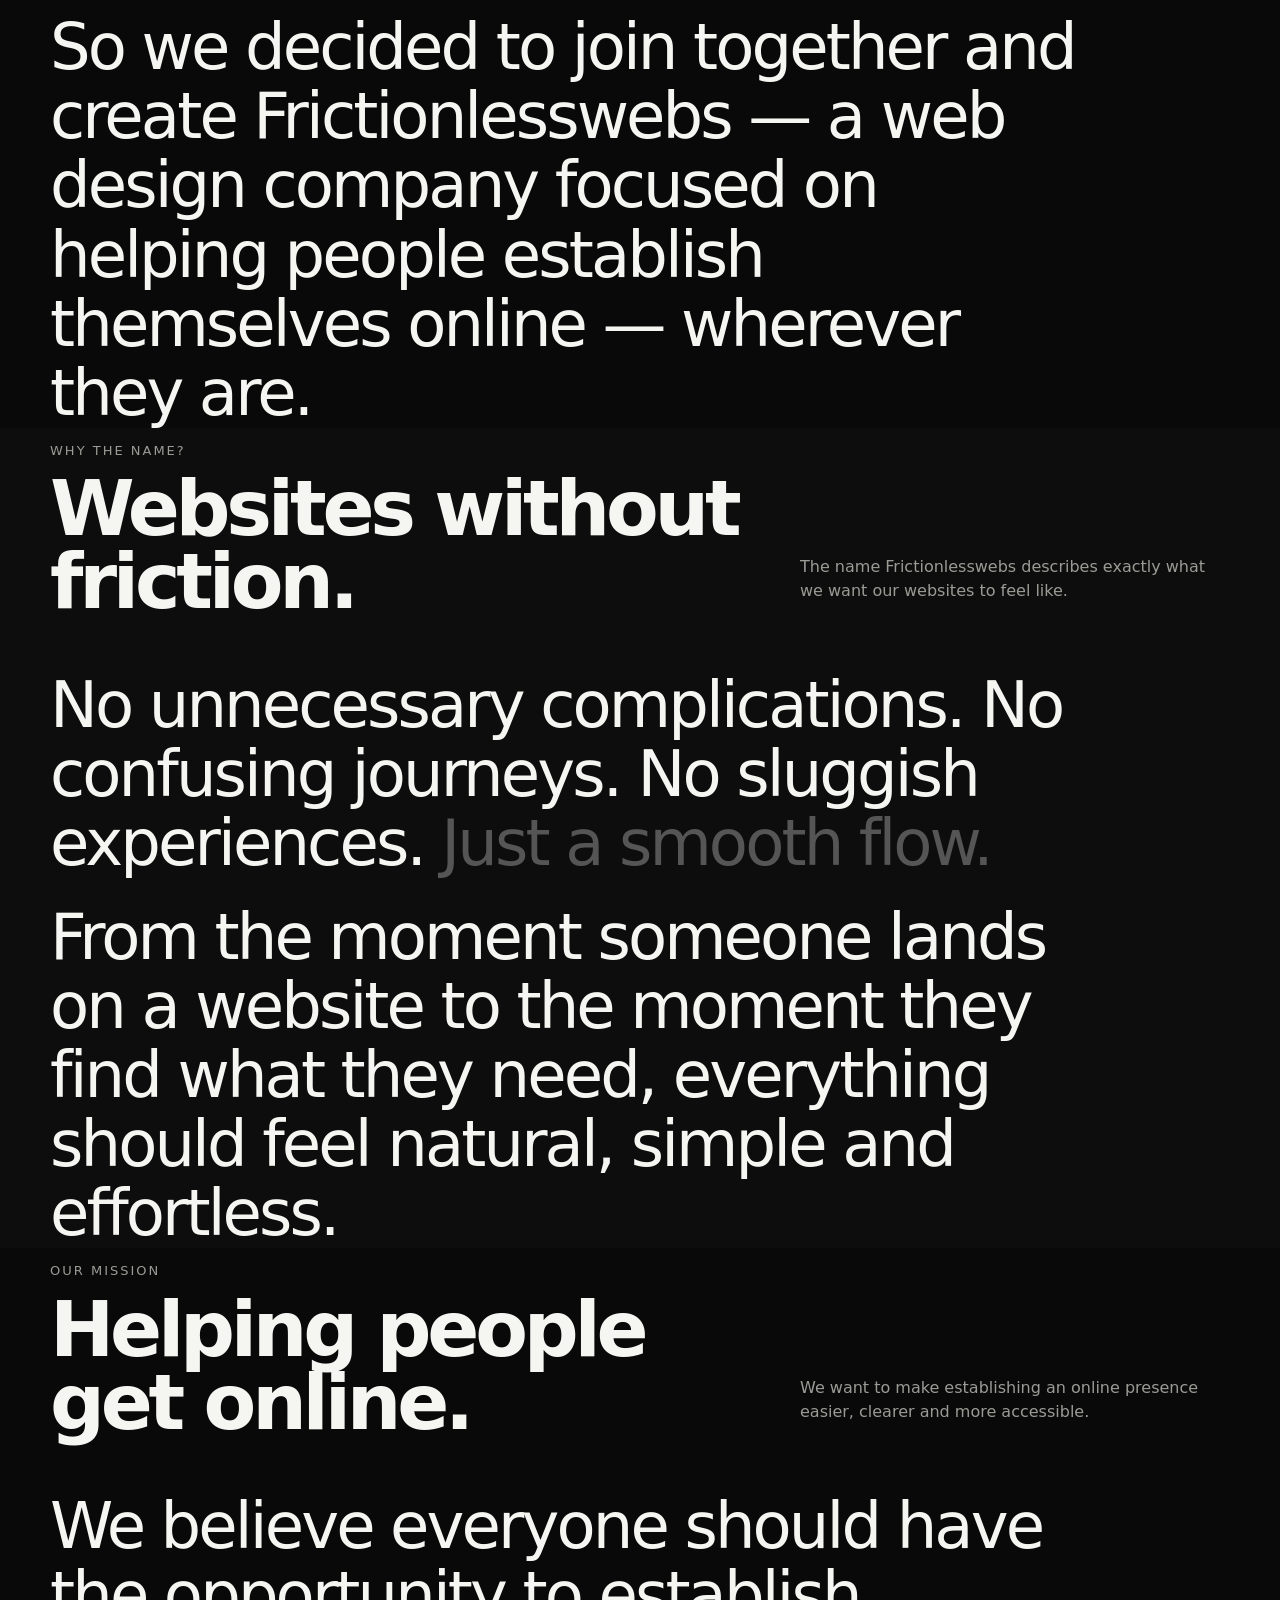
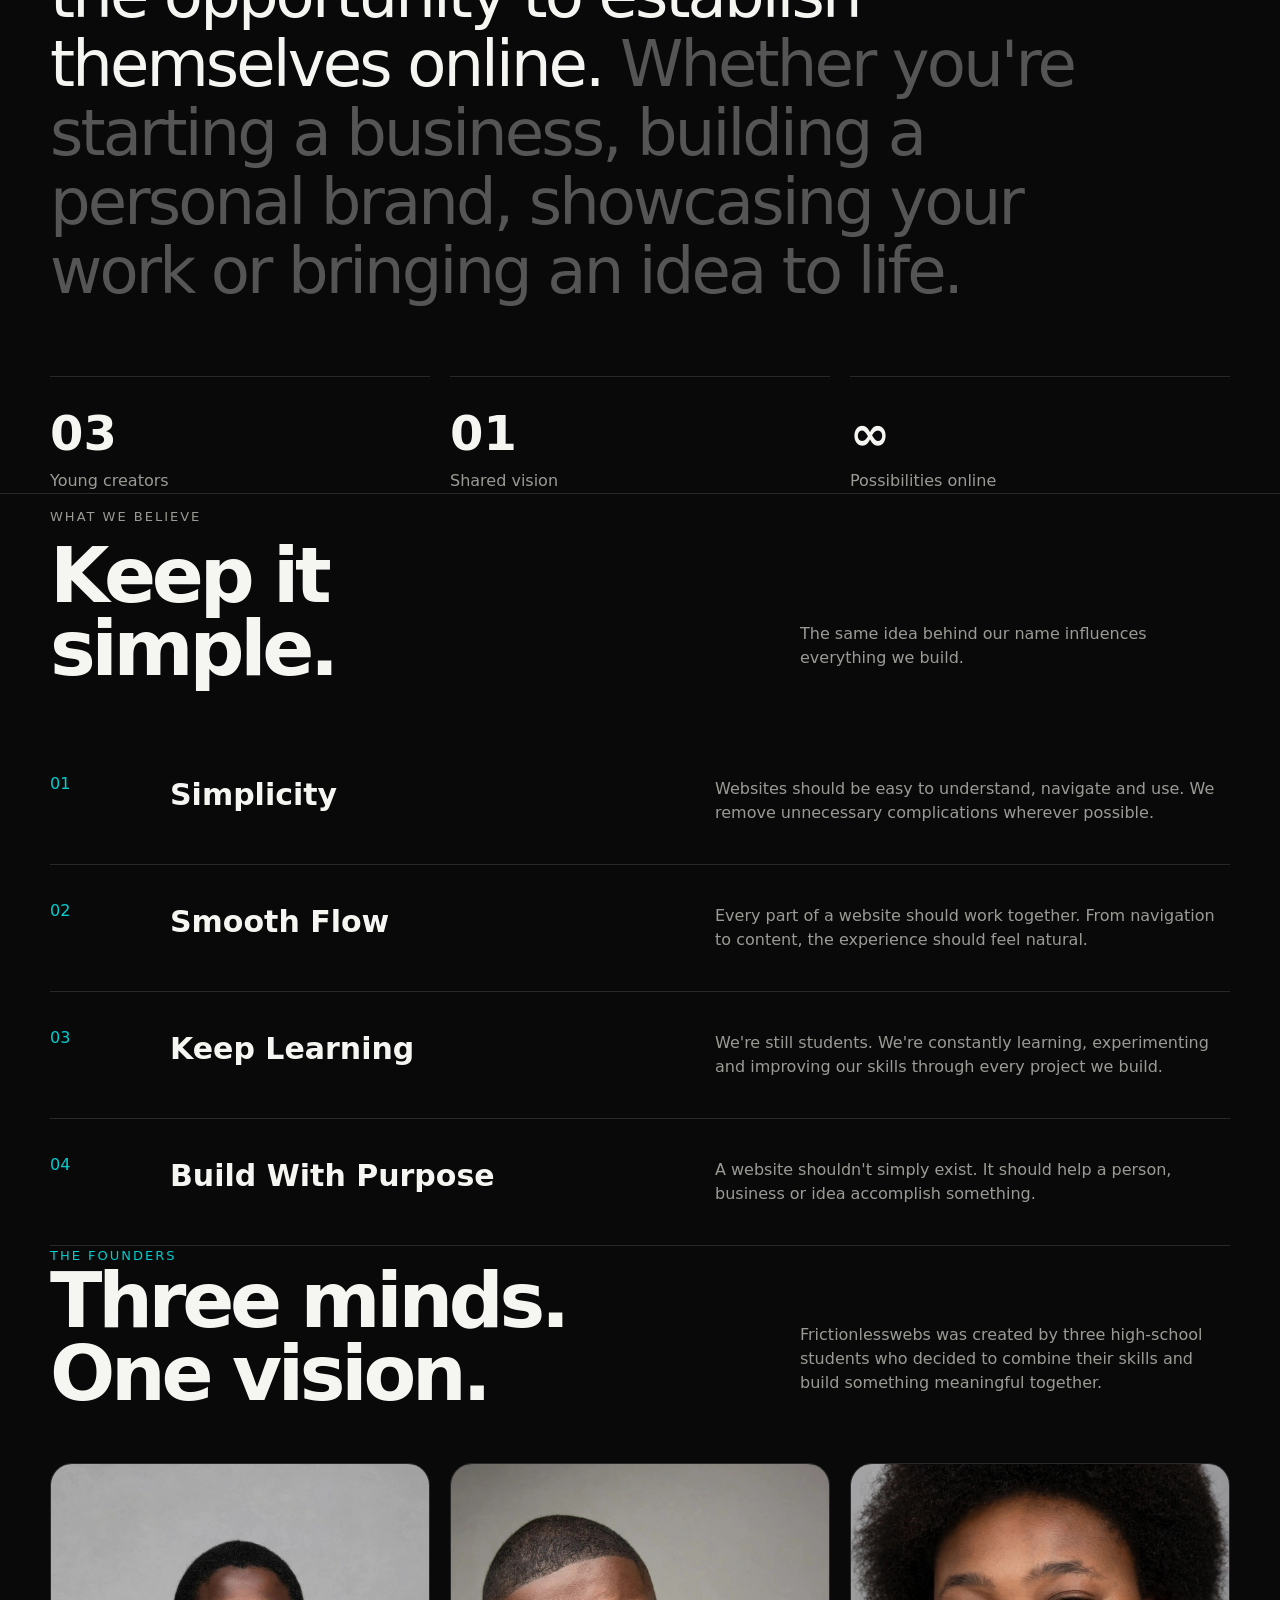
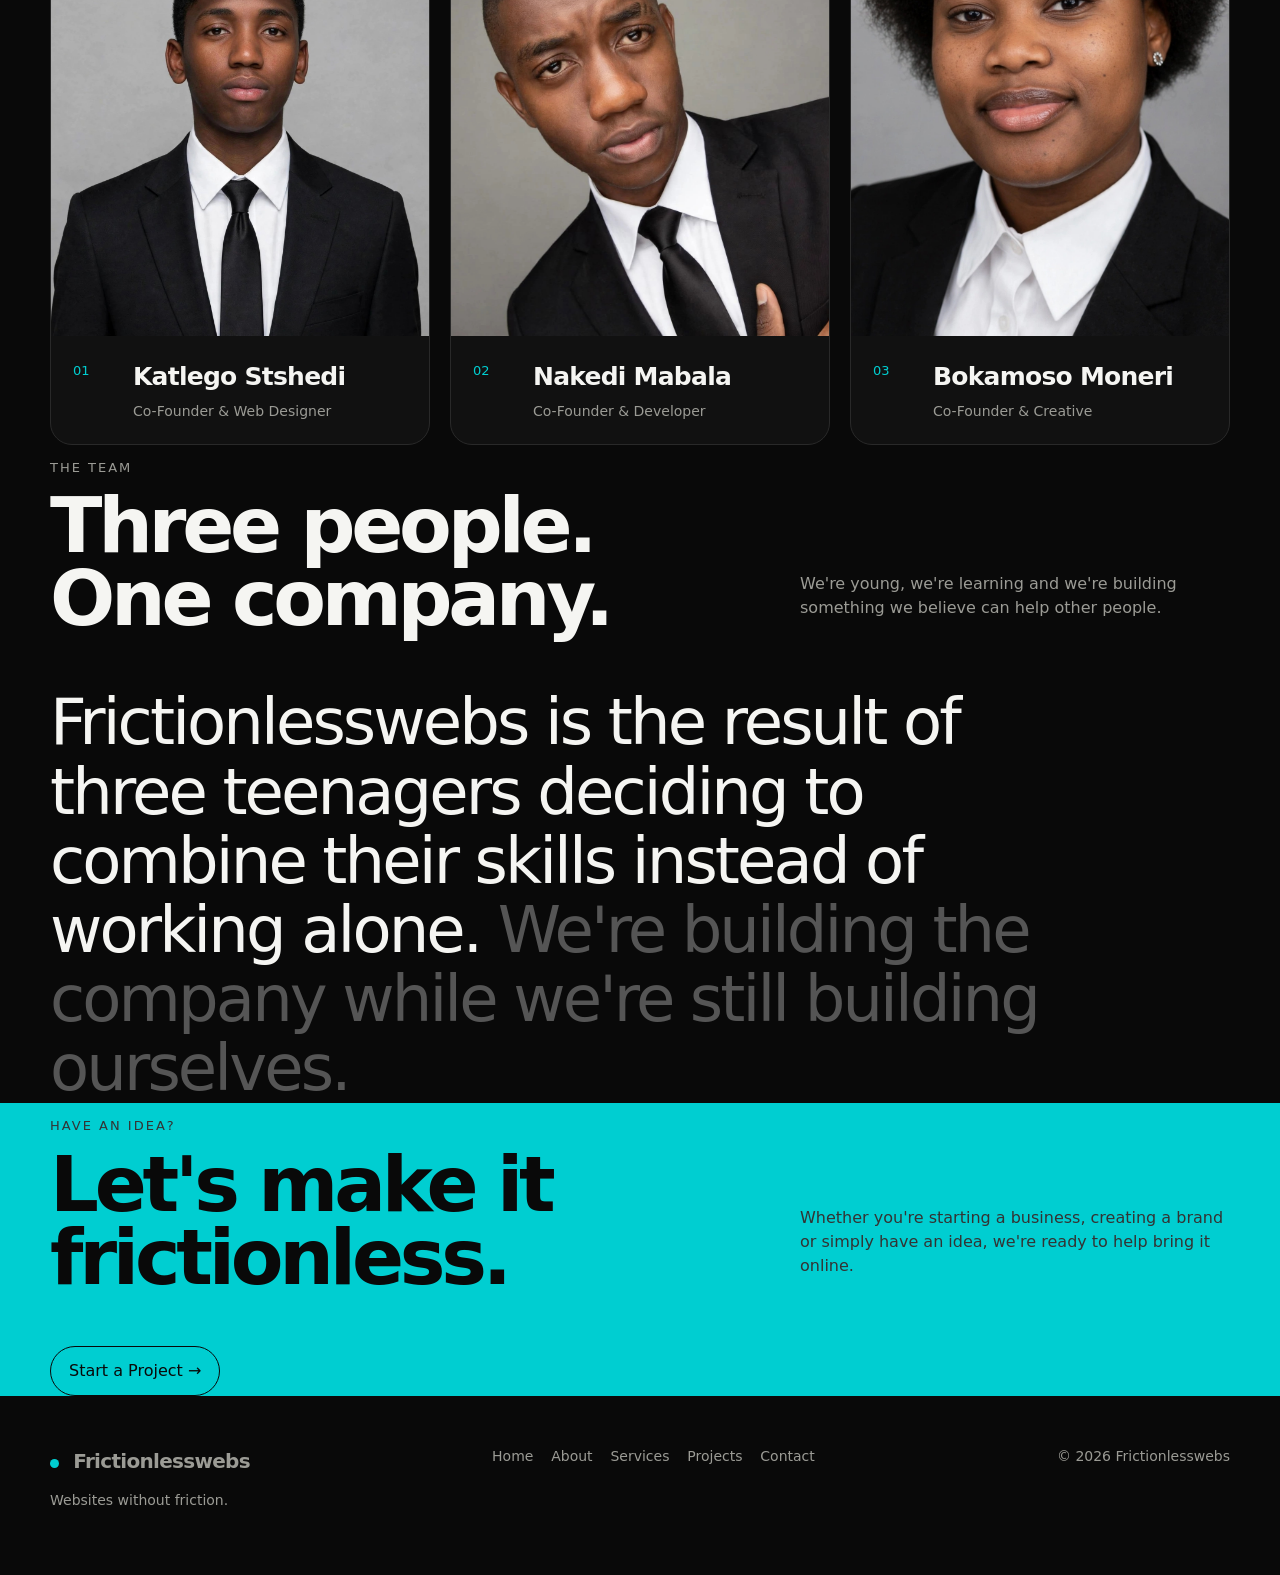
==== commit e2f99956: "Add files via upload" ====
--- a/about.html
+++ b/about.html
@@ -7,14 +7,14 @@
     <meta name="viewport" content="width=device-width, initial-scale=1.0">
 
 
-<title>About Frictionlesswebs | South African Web Design Team</title>
-    <meta name="description" content="Meet Frictionlesswebs, a South African web design team focused on creating smooth, responsive and purposeful websites for businesses.">
+<title>About Frictionlesswebs | South African Web Design Studio</title>
+    <meta name="description" content="Meet Frictionlesswebs, a South African web design studio creating smooth, responsive and purposeful websites for clients locally and worldwide.">
     <meta name="robots" content="index, follow, max-image-preview:large">
     <link rel="canonical" href="https://frictionlesswebs.onrender.com/about.html">
     <meta property="og:type" content="website">
     <meta property="og:site_name" content="Frictionlesswebs">
-    <meta property="og:title" content="About Frictionlesswebs | South African Web Design Team">
-    <meta property="og:description" content="Meet Frictionlesswebs, a South African web design team focused on creating smooth, responsive and purposeful websites for businesses.">
+    <meta property="og:title" content="About Frictionlesswebs | South African Web Design Studio">
+    <meta property="og:description" content="Meet Frictionlesswebs, a South African web design studio creating smooth, responsive and purposeful websites for clients locally and worldwide.">
     <meta property="og:url" content="https://frictionlesswebs.onrender.com/about.html">
     <meta name="twitter:card" content="summary">
 
@@ -35,7 +35,7 @@
   <button class="menu" aria-label="Menu">☰</button>
   <nav class="links">
     <a href="index.html#services">Services</a>
-    <a href="work.html">Our Work</a>
+    <a href="#work">Our Work</a>
     <a href="about.html">About</a>
     <a href="contact.html">Contact</a>
     <a class="pill" href="login.html">Client login ↗</a>
@@ -59,9 +59,9 @@
         <div class="hero-bottom">
 
             <p>
-                Three highschool students brought together by
+                Three high-school students brought together by
                 technology, creativity and a shared goal:
-                helping people establish themselves online.
+                helping people establish themselves online — wherever they are.
             </p>
 
             <a href="contact.html" class="btn primary">
@@ -160,7 +160,7 @@
 
             So we decided to join together and create
             Frictionlesswebs — a web design company focused
-            on helping people establish themselves online.
+            on helping people establish themselves online — wherever they are.
 
         </p>
 
--- a/style.css
+++ b/style.css
@@ -3504,3 +3504,110 @@
   }
 
 } 
+
+/* ==========================================================
+   RESPONSIVE POLISH — public site, auth, portal and admin
+   Added 2026-10-23
+========================================================== */
+
+html, body { width: 100%; max-width: 100%; overflow-x: hidden; }
+img, picture, video, canvas, svg { max-width: 100%; height: auto; }
+button, input, textarea, select { max-width: 100%; }
+.wrap { width: min(var(--max), calc(100% - 40px)); }
+.hero h1, .section-head h2, .about-copy, .contact-grid h2 { overflow-wrap: break-word; }
+
+@media (max-width: 1024px) {
+  .section { padding: 88px 0; }
+  .hero { min-height: 650px; }
+  .grid { grid-template-columns: 1fr 1fr; }
+  .project { min-width: 0; }
+}
+
+@media (max-width: 800px) {
+  .nav { min-height: 72px; height: 72px; }
+  .links { top: 72px; width: 100%; max-height: calc(100vh - 72px); overflow-y: auto; }
+  .links a, .links .pill, .links .btn { min-height: 44px; }
+
+  .hero { min-height: auto; padding: 72px 0 52px; }
+  .hero h1 { font-size: clamp(48px, 12vw, 78px); line-height: .92; margin: 20px 0 26px; }
+  .hero p { font-size: 16px; }
+  .hero-bottom { gap: 20px; }
+
+  .section { padding: 76px 0; }
+  .section-head { margin-bottom: 36px; }
+  .section-head h2 { font-size: clamp(38px, 9vw, 58px); }
+
+  .grid { grid-template-columns: 1fr; }
+  .project, .project:nth-child(2), .project:nth-child(3) { min-height: 320px; }
+  .project .mock { transform: rotate(-3deg) translate(18px, 22px); }
+  .stats { margin-top: 48px; }
+
+  .contact-grid { gap: 38px; }
+  .contact-grid h2 { font-size: clamp(46px, 12vw, 68px); }
+  .form-card h2 { font-size: clamp(34px, 9vw, 44px); }
+
+  .auth-art { padding: 30px 22px; }
+  .auth-panel { padding: 42px 22px; }
+
+  .footer-row { gap: 12px; }
+}
+
+@media (max-width: 600px) {
+  .wrap { width: calc(100% - 28px); }
+  .brand { font-size: 17px; }
+  .menu { min-width: 44px; min-height: 44px; padding: 6px; }
+
+  .hero { padding-top: 54px; }
+  .hero h1 { font-size: clamp(42px, 14vw, 62px); letter-spacing: -.06em; }
+  .orb { width: 210px; height: 210px; opacity: .55; }
+
+  .ticker { font-size: 13px; }
+  .ticker span { margin-right: 30px; }
+
+  .section { padding: 62px 0; }
+  .section-head { gap: 16px; }
+  .section-head p { margin: 0; }
+
+  .service { grid-template-columns: 36px minmax(0, 1fr); gap: 14px; padding: 26px 0; }
+  .service h3 { font-size: 25px; }
+  .service p { grid-column: 2; }
+
+  .project { padding: 20px; border-radius: 18px; }
+  .project h3 { font-size: 25px; }
+  .project .mock { height: 190px; }
+
+  .about-copy { font-size: clamp(31px, 9vw, 44px); }
+  .stats { grid-template-columns: 1fr; gap: 24px; }
+  .stat strong { font-size: 40px; }
+
+  .founder-info { grid-template-columns: 34px minmax(0, 1fr); padding: 18px; }
+  .founder-info h3 { font-size: 22px; }
+
+  .pill, .btn { min-height: 44px; }
+  .cta .section-head .btn { width: 100%; }
+
+  .auth-art { min-height: 220px; }
+  .auth-art h1 { font-size: clamp(42px, 13vw, 58px); }
+  .auth-panel { place-items: start stretch; }
+
+  .portal-main { width: 100%; min-width: 0; }
+  .portal-message-form textarea { width: 100%; }
+  .message-workspace, .workspace-card, .profile-card { min-width: 0; }
+
+  .admin-main, .admin-panel, .admin-table-wrap { min-width: 0; max-width: 100%; }
+  .admin-table-wrap { overflow-x: auto; -webkit-overflow-scrolling: touch; }
+  .admin-table-wrap table { min-width: 650px; }
+}
+
+@media (max-width: 400px) {
+  .wrap { width: calc(100% - 22px); }
+  .brand { font-size: 15px; letter-spacing: -.4px; }
+  .hero h1 { font-size: 39px; }
+  .hero p { font-size: 15px; }
+  .section-head h2 { font-size: 36px; }
+  .contact-grid h2 { font-size: 42px; }
+  .service { grid-template-columns: 30px minmax(0, 1fr); gap: 10px; }
+  .project .mock { height: 165px; }
+  .auth-panel { padding-left: 16px; padding-right: 16px; }
+  .portal-main, .admin-main { padding-left: 12px; padding-right: 12px; }
+}
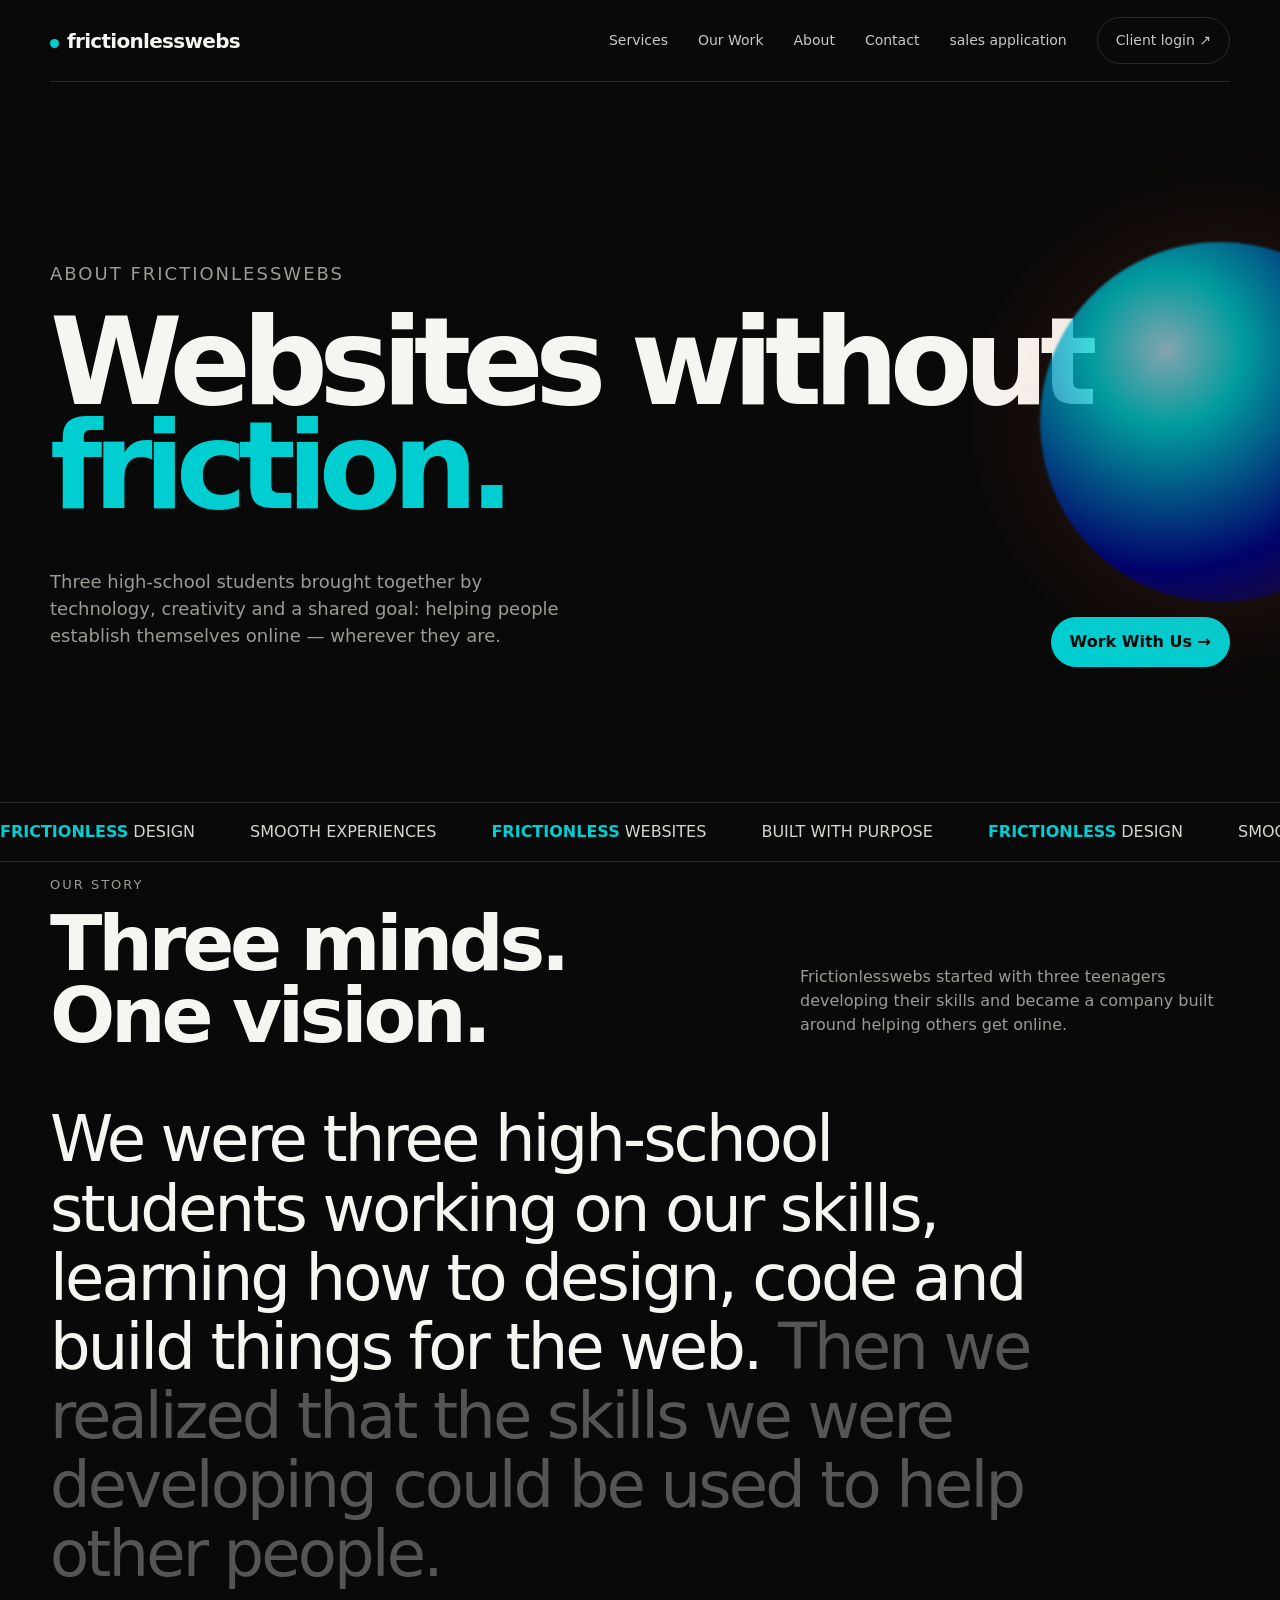
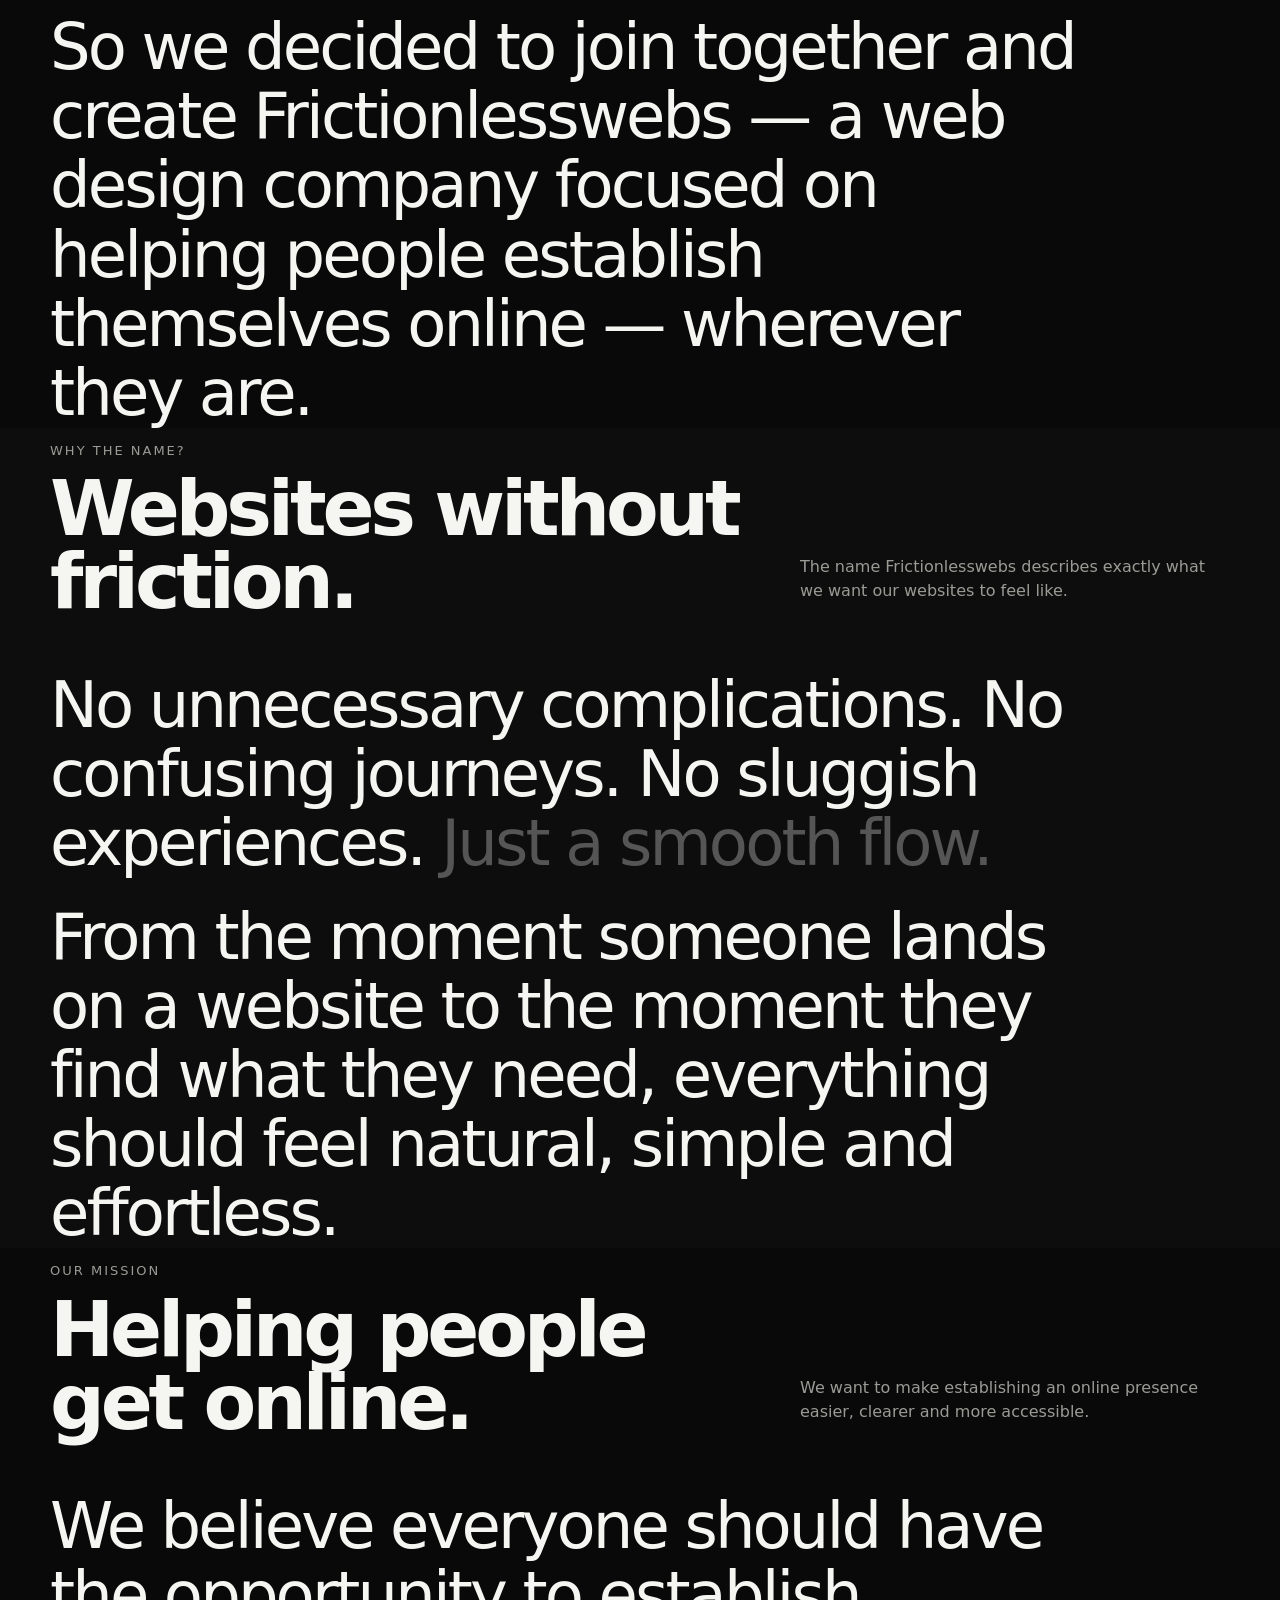
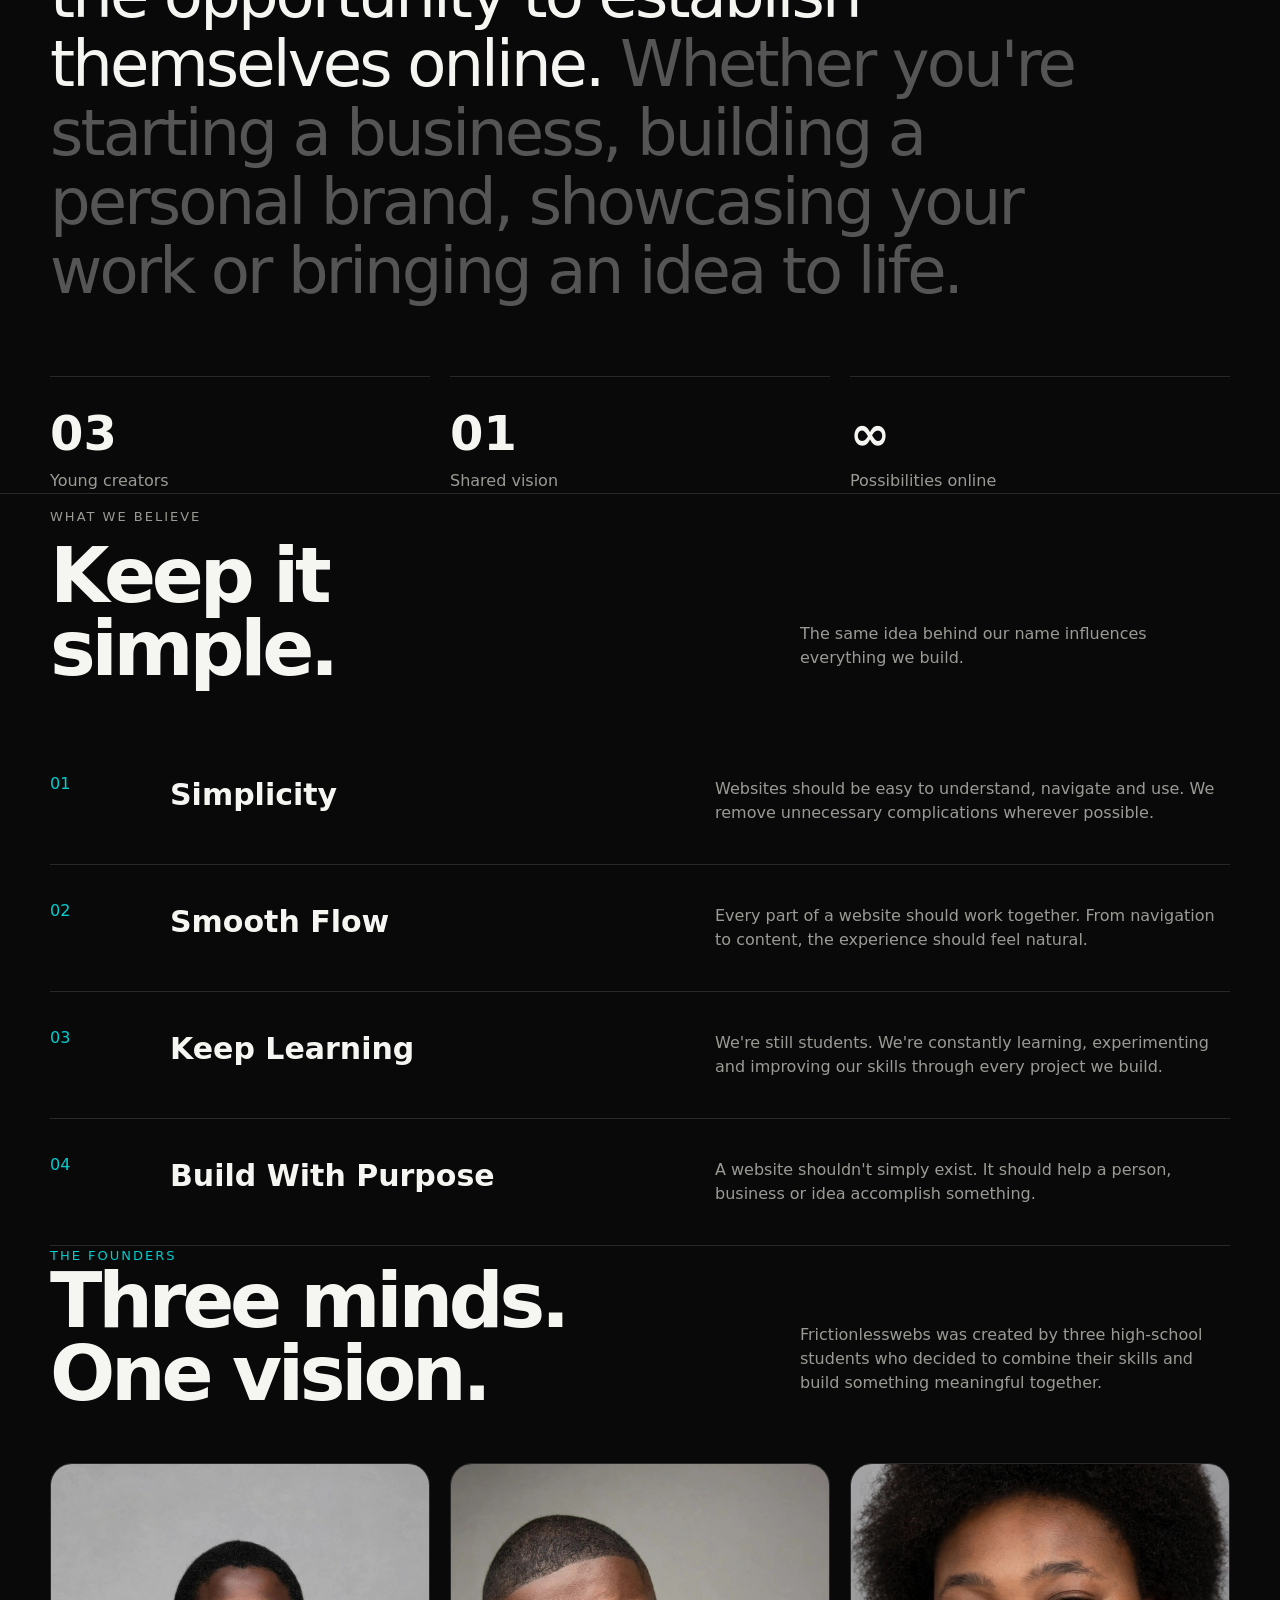
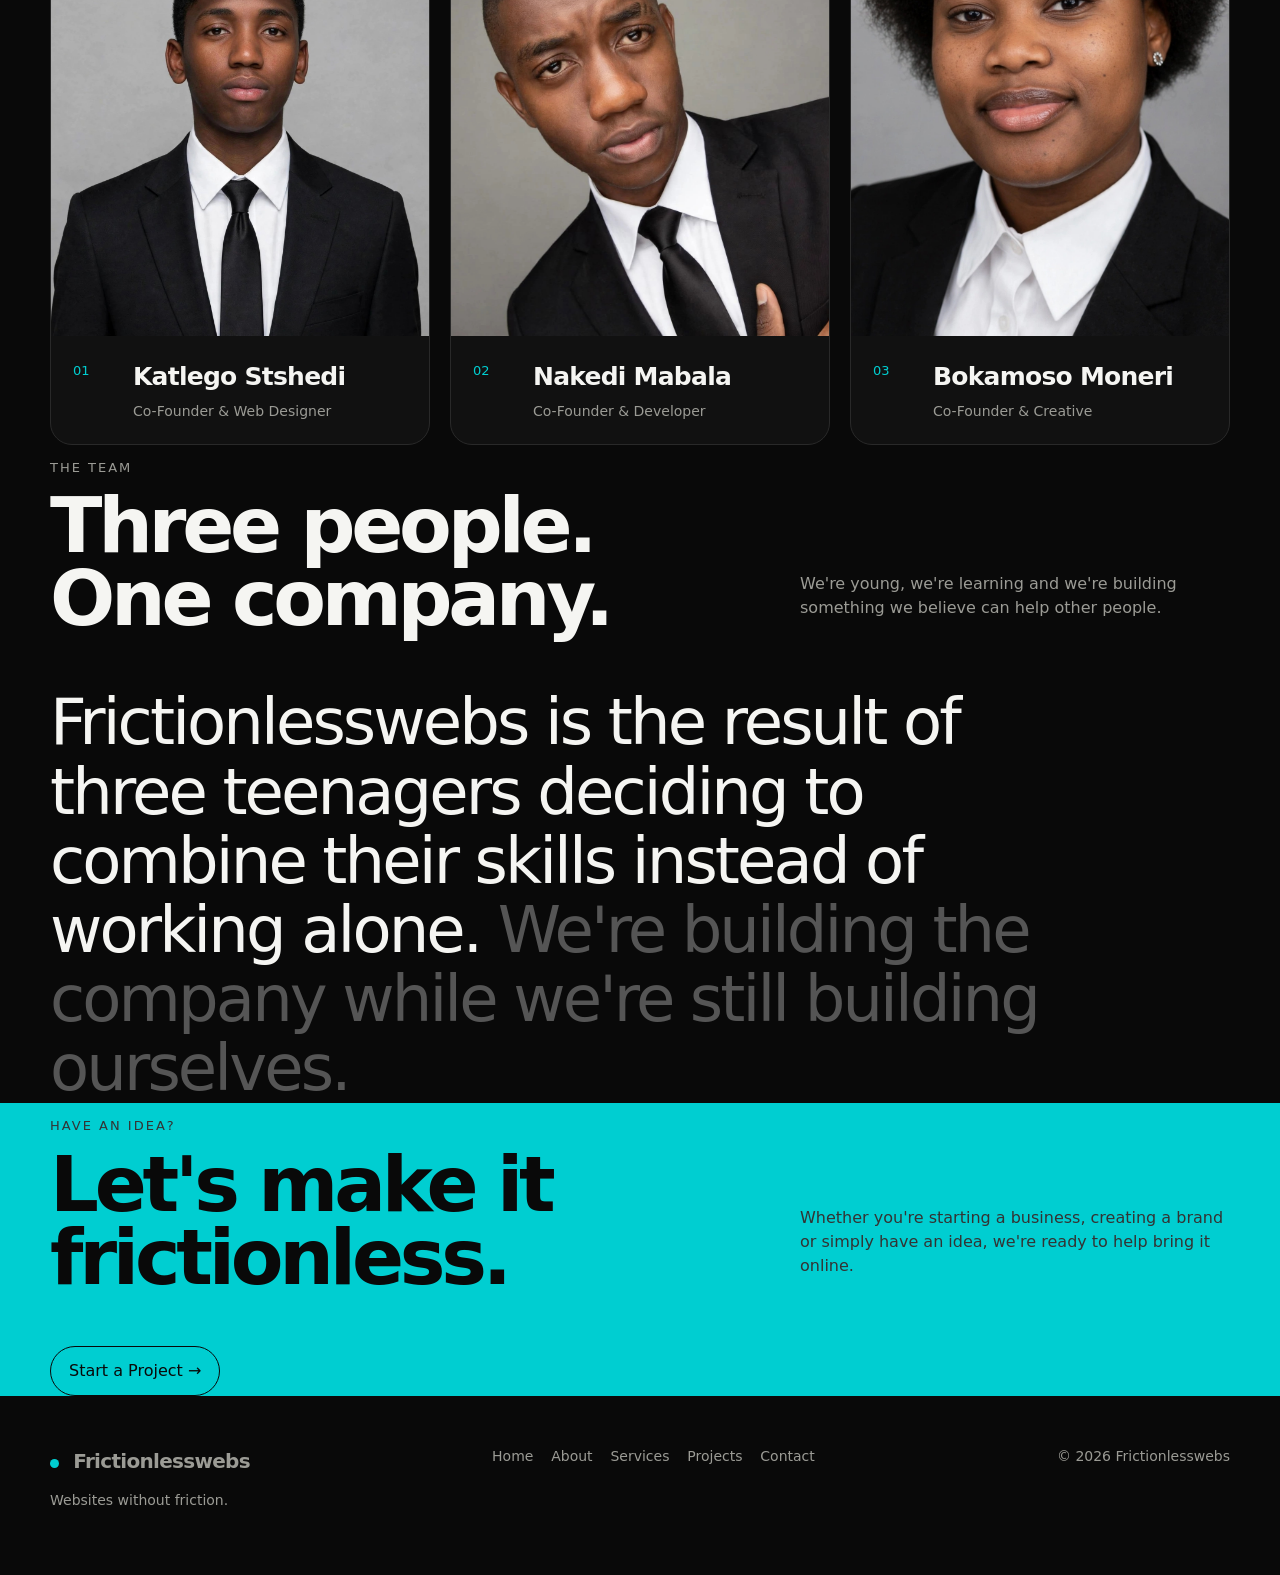
==== commit 612d53a6: "Update about.html" ====
--- a/about.html
+++ b/about.html
@@ -38,6 +38,7 @@
     <a href="#work">Our Work</a>
     <a href="about.html">About</a>
     <a href="contact.html">Contact</a>
+    <a href="sales-apply.html">sales application</a>
     <a class="pill" href="login.html">Client login ↗</a>
   </nav>
 </header>
--- a/style.css
+++ b/style.css
@@ -3611,3 +3611,31 @@
   .auth-panel { padding-left: 16px; padding-right: 16px; }
   .portal-main, .admin-main { padding-left: 12px; padding-right: 12px; }
 }
+
+
+/* ===== Sales portal ===== */
+.sales-page{background:#090909;color:#f5f5f2;min-height:100vh}
+.sales-wrap{width:min(1120px,calc(100% - 32px));margin:auto}
+.sales-shell{padding:64px 0}
+.sales-hero{padding:72px 0 36px}
+.sales-hero h1,.sales-shell h1{font-size:clamp(2.4rem,7vw,5.5rem);line-height:.94;letter-spacing:-.055em;margin:.2em 0}
+.sales-kicker{color:#dfff00;text-transform:uppercase;font-size:.78rem;font-weight:900;letter-spacing:.12em}
+.sales-muted{color:#9b9b95}
+.sales-grid{display:grid;grid-template-columns:repeat(12,1fr);gap:16px}
+.sales-card{grid-column:span 6;background:#111;border:1px solid #292929;border-radius:22px;padding:22px}
+.sales-card.full{grid-column:span 12}.sales-card.third{grid-column:span 4}
+.sales-form{display:grid;gap:13px}
+.sales-form .two{display:grid;grid-template-columns:1fr 1fr;gap:13px}
+.sales-form input,.sales-form textarea,.sales-form select,.sales-table input,.sales-table select{width:100%;background:#0d0d0d;color:#f5f5f2;border:1px solid #292929;border-radius:12px;padding:12px 13px;font:inherit}
+.sales-form textarea{min-height:110px;resize:vertical}
+.sales-check{display:flex;gap:9px;align-items:flex-start;color:#9b9b95}.sales-check input{width:auto;margin-top:5px}
+.sales-btn{display:inline-flex;align-items:center;justify-content:center;border:0;border-radius:999px;background:#dfff00;color:#090909;padding:12px 18px;font-weight:900;cursor:pointer;text-decoration:none}
+.sales-btn.alt{background:transparent;color:#f5f5f2;border:1px solid #292929}
+.sales-actions{display:flex;gap:10px;flex-wrap:wrap;margin-top:18px}
+.sales-notice{padding:13px 15px;border-radius:13px;background:#15180a;border:1px solid #3a4100}.sales-notice.bad{background:#251111;border-color:#5c2525}
+.sales-hidden{display:none!important}
+.sales-kpi{font-size:2rem;font-weight:900}.sales-label{font-size:.75rem;text-transform:uppercase;letter-spacing:.09em;color:#9b9b95}
+.sales-ref{display:flex;gap:8px}.sales-ref input{flex:1}
+.sales-agreement{max-height:330px;overflow:auto;background:#0c0c0c;border:1px solid #292929;border-radius:14px;padding:16px}
+.sales-table-wrap{overflow:auto;border:1px solid #292929;border-radius:16px}.sales-table{width:100%;border-collapse:collapse;min-width:850px}.sales-table th,.sales-table td{padding:12px;border-bottom:1px solid #292929;text-align:left;font-size:.88rem}.sales-table th{color:#9b9b95;font-size:.72rem;text-transform:uppercase;letter-spacing:.08em}
+@media(max-width:760px){.sales-card,.sales-card.third{grid-column:span 12}.sales-form .two{grid-template-columns:1fr}.sales-ref{flex-direction:column}}
